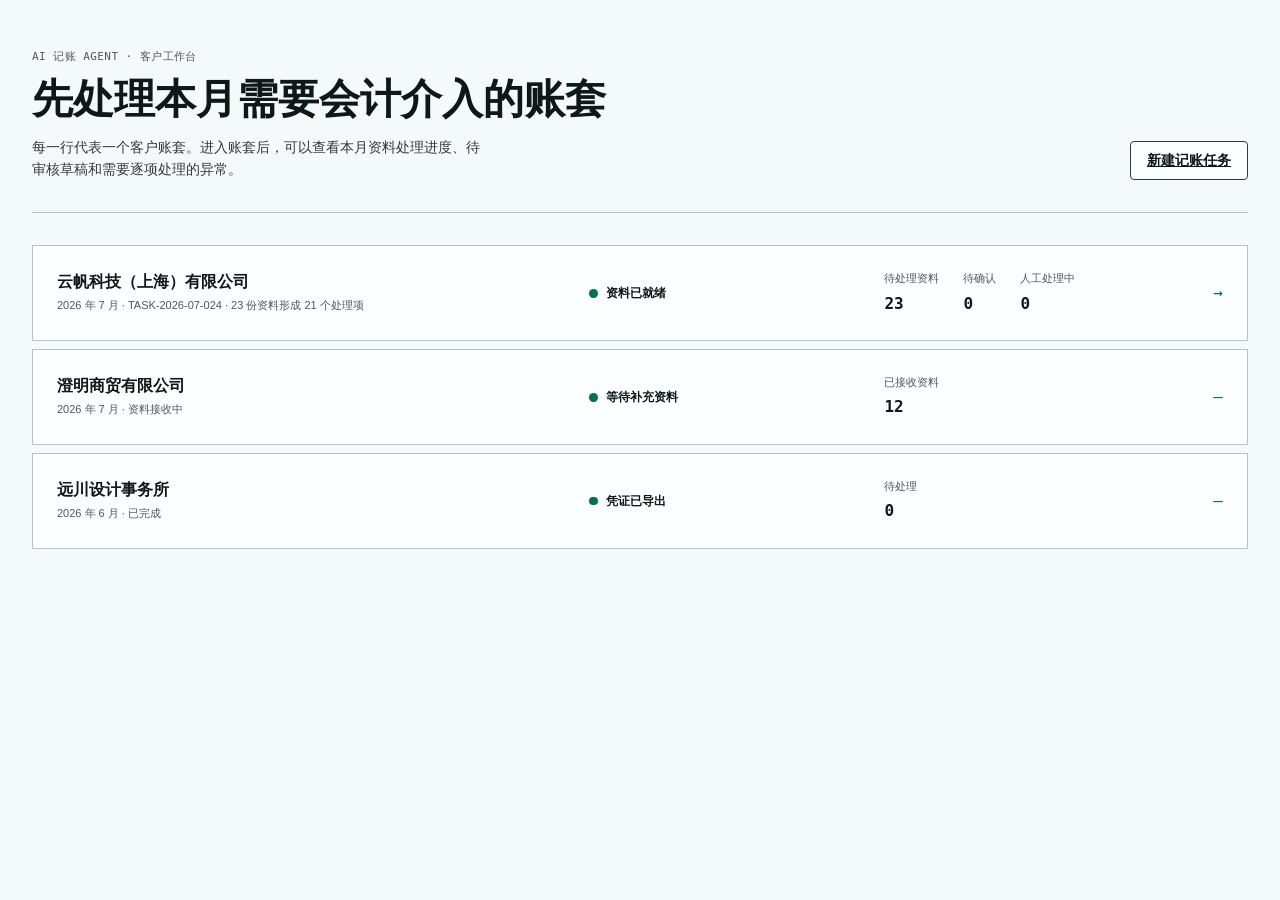
==== prototype/index.html @ d3ea1268 "fix: clarify follow-up review actions" ====
<!doctype html>
<!-- 页面：客户工作台、任务详情、审核导出与三类人工处理详情；场景：从账套入口走通正常及异常闭环。 -->
<html lang="zh-CN">
<head>
  <meta charset="utf-8">
  <meta name="viewport" content="width=device-width, initial-scale=1, viewport-fit=cover">
  <title>金额冲突决策画布 · AI 记账 Agent</title>
  <link rel="stylesheet" href="../tokens.css">
  <style>
    *, *::before, *::after { box-sizing: border-box; }

    html,
    body {
      min-width: 20rem;
      margin: 0;
      overflow-x: clip;
      background: var(--color-paper);
      color: var(--color-ink);
    }

    body {
      min-height: 100dvh;
      font-family: var(--font-body);
      font-size: var(--text-md);
      line-height: 1.55;
      text-rendering: optimizeLegibility;
    }

    button { font: inherit; }

    button,
    [role="button"] {
      min-height: 2.75rem;
      white-space: nowrap;
    }

    button:focus-visible,
    a:focus-visible,
    input:focus-visible,
    select:focus-visible,
    textarea:focus-visible,
    [tabindex]:focus-visible {
      outline: 2px solid var(--color-focus);
      outline-offset: 2px;
    }

    input:focus-visible,
    select:focus-visible,
    textarea:focus-visible {
      outline-offset: 1px;
    }

    button:disabled {
      cursor: not-allowed;
      opacity: 0.55;
    }

    input:disabled,
    select:disabled,
    textarea:disabled {
      cursor: not-allowed;
      opacity: 0.55;
    }

    .app-shell {
      min-height: 100dvh;
      padding-block-end: 6.5rem;
    }

    .topbar {
      position: sticky;
      inset-block-start: 0;
      z-index: 300;
      display: grid;
      gap: var(--space-sm);
      padding: var(--space-xs) var(--space-sm);
      border-block-end: 1px solid var(--color-rule);
      background: var(--color-paper-raised);
      box-shadow: var(--shadow-low);
    }

    .brand-context,
    .task-context,
    .context-fact,
    .process-guide,
    .agent-node,
    .queue-item-head,
    .evidence-source,
    .confidence-row,
    .decision-meta,
    .audit-row,
    .decision-bar-inner,
    .action-group,
    .status-line {
      display: flex;
      align-items: center;
    }

    .brand-context {
      align-items: flex-start;
      flex-direction: column;
      gap: var(--space-3xs);
      min-width: 0;
    }

    .product-context { min-width: 0; }

    .product-label {
      display: block;
      margin-block-end: var(--space-3xs);
      color: var(--color-muted);
      font-size: var(--text-xs);
      line-height: 1.2;
    }

    .product-mark {
      font-family: var(--font-display);
      font-size: var(--text-md);
      font-weight: 700;
      letter-spacing: 0;
      line-height: 1.35;
    }

    .product-mark::after {
      content: "";
      display: inline-block;
      width: 0.4rem;
      height: 0.4rem;
      margin-inline-start: var(--space-2xs);
      border-radius: 50%;
      background: var(--color-accent);
      vertical-align: 0.08rem;
    }

    .task-code,
    .mono,
    .confidence,
    .amount,
    .audit-time {
      font-family: var(--font-mono);
      font-variant-numeric: tabular-nums;
    }

    .task-code {
      overflow: hidden;
      color: var(--color-muted);
      font-size: var(--text-xs);
      text-overflow: ellipsis;
      white-space: nowrap;
    }

    .task-context {
      flex-wrap: wrap;
      gap: var(--space-2xs) var(--space-md);
    }

    .context-fact {
      gap: var(--space-2xs);
      min-width: 0;
    }

    .context-label {
      color: var(--color-muted);
      font-size: var(--text-xs);
    }

    .context-value {
      overflow: hidden;
      font-size: var(--text-sm);
      font-weight: 600;
      text-overflow: ellipsis;
      white-space: nowrap;
    }

    .process-section {
      border-block-end: 1px solid var(--color-rule);
      background: var(--color-paper-sunken);
    }

    .process-guide {
      align-items: flex-start;
      flex-direction: column;
      justify-content: space-between;
      gap: var(--space-sm);
      padding: var(--space-sm);
    }

    .process-guide-copy { min-width: 0; }

    .process-title {
      margin: 0;
      font-family: var(--font-display);
      font-size: var(--text-md);
      line-height: 1.3;
    }

    .process-explanation {
      max-width: 70ch;
      margin: var(--space-3xs) 0 0;
      color: var(--color-muted);
      font-size: var(--text-xs);
    }

    .process-current {
      flex: 0 0 auto;
      padding: var(--space-3xs) var(--space-2xs);
      border: 1px solid var(--color-warning);
      border-radius: var(--radius-xs);
      color: var(--color-danger);
      font-size: var(--text-xs);
      font-weight: 700;
      white-space: nowrap;
    }

    .batch-rail {
      display: grid;
      grid-template-columns: repeat(2, minmax(0, 1fr));
      border-block-start: 1px solid var(--color-rule-soft);
    }

    .agent-node {
      position: relative;
      min-width: 0;
      gap: var(--space-xs);
      padding: var(--space-xs) var(--space-sm);
      border-inline-end: 1px solid var(--color-rule-soft);
    }

    .agent-node:last-child { border-inline-end: 0; }

    .agent-index {
      display: grid;
      place-items: center;
      flex: 0 0 auto;
      width: 1.5rem;
      height: 1.5rem;
      border: 1px solid var(--color-muted);
      border-radius: 50%;
      background: var(--color-paper-raised);
      color: var(--color-ink-soft);
      font-family: var(--font-mono);
      font-size: var(--text-xs);
      line-height: 1;
    }

    .agent-node.is-complete .agent-index {
      border-color: var(--color-accent);
      background: var(--color-accent);
      color: var(--color-accent-ink);
    }

    .agent-node.is-partial .agent-index {
      border: 2px solid var(--color-warning);
      background: var(--color-warning-soft);
      color: var(--color-danger);
    }

    .agent-node.is-active .agent-index {
      border: 2px solid var(--color-warning);
      background: var(--color-paper-raised);
      color: var(--color-danger);
    }

    .agent-copy { min-width: 0; }

    .agent-name {
      font-size: var(--text-sm);
      font-weight: 700;
      line-height: 1.3;
    }

    .agent-role {
      overflow: hidden;
      margin-block-start: var(--space-3xs);
      color: var(--color-muted);
      font-family: var(--font-mono);
      font-size: var(--text-xs);
      line-height: 1.2;
      text-overflow: ellipsis;
      white-space: nowrap;
    }

    .agent-state {
      overflow: hidden;
      margin-block-start: var(--space-3xs);
      color: var(--color-ink-soft);
      font-size: var(--text-xs);
      line-height: 1.3;
      text-overflow: ellipsis;
    }

    .workbench {
      display: grid;
      grid-template-columns: minmax(0, 1fr);
      min-height: calc(100dvh - 10rem);
    }

    .decision-queue {
      min-width: 0;
      border-block-end: 1px solid var(--color-rule);
      background: var(--color-paper-raised);
    }

    .queue-heading {
      margin: 0;
      padding: var(--space-md) var(--space-sm) var(--space-xs);
      font-family: var(--font-display);
      font-size: var(--text-sm);
      line-height: 1.2;
    }

    .queue-summary {
      margin: 0;
      padding: 0 var(--space-sm) var(--space-sm);
      color: var(--color-muted);
      font-size: var(--text-xs);
    }

    .queue-list {
      display: grid;
      grid-auto-flow: column;
      grid-auto-columns: minmax(15rem, 80vw);
      gap: var(--space-2xs);
      margin: 0;
      padding: 0 var(--space-sm) var(--space-md);
      overflow-x: auto;
      list-style: none;
      scrollbar-width: thin;
    }

    .queue-item {
      min-width: 0;
      border: 1px solid var(--color-rule-soft);
      border-radius: var(--radius-sm);
      background: var(--color-paper);
      overflow: hidden;
      transition: border-color 160ms ease, background 160ms ease;
    }

    .queue-item.is-current {
      border-color: var(--color-warning);
      background: var(--color-warning-soft);
    }

    .queue-item-link {
      display: block;
      min-height: 100%;
      padding: var(--space-sm);
      color: inherit;
      text-decoration: none;
      outline: none;
    }

    .queue-item-link:focus-visible { box-shadow: inset 0 0 0 2px var(--color-ink); }

    .queue-item-head {
      justify-content: space-between;
      gap: var(--space-sm);
    }

    .risk-label {
      color: var(--color-danger);
      font-size: var(--text-xs);
      font-weight: 700;
    }

    .risk-label.is-batch { color: var(--color-accent-hover); }

    .queue-title {
      margin: var(--space-xs) 0 var(--space-2xs);
      font-size: var(--text-md);
      line-height: 1.4;
    }

    .queue-detail {
      margin: 0;
      color: var(--color-muted);
      font-size: var(--text-xs);
    }

    .decision-canvas {
      min-width: 0;
      padding: var(--space-lg) var(--space-sm) var(--space-2xl);
    }

    .exception-workbench-canvas { background: var(--color-paper-sunken); }

    .canvas-header {
      display: flex;
      flex-direction: column;
      gap: var(--space-xs);
      max-width: 62rem;
      margin-inline: auto;
    }

    .case-status {
      align-self: flex-start;
      padding: var(--space-3xs) var(--space-2xs);
      border: 1px solid var(--color-warning);
      border-radius: var(--radius-xs);
      color: var(--color-danger);
      font-size: var(--text-xs);
      font-weight: 700;
    }

    h1 {
      min-width: 0;
      margin: 0;
      font-family: var(--font-display);
      font-size: clamp(1.625rem, 1.4rem + 1vw, 2.5rem);
      font-weight: 650;
      letter-spacing: 0;
      line-height: 1.12;
      overflow-wrap: anywhere;
    }

    .case-lede {
      max-width: 65ch;
      margin: 0;
      color: var(--color-ink-soft);
      font-size: var(--text-md);
    }

    .evidence-stage {
      position: relative;
      display: grid;
      gap: var(--space-sm);
      max-width: 62rem;
      margin: var(--space-lg) auto 0;
    }

    .evidence-card {
      position: relative;
      min-width: 0;
      padding: var(--space-md);
      border: 1px solid var(--color-rule);
      border-radius: var(--radius-sm);
      background: var(--color-paper-raised);
      box-shadow: var(--shadow-low);
    }

    .evidence-card::after {
      content: "";
      position: absolute;
      inset-inline-start: 50%;
      inset-block-end: calc(var(--space-sm) * -1 - 1px);
      width: 1px;
      height: var(--space-sm);
      background: var(--color-rule);
    }

    .evidence-source {
      justify-content: space-between;
      gap: var(--space-sm);
      color: var(--color-muted);
      font-size: var(--text-xs);
    }

    .source-type {
      color: var(--color-ink-soft);
      font-weight: 700;
    }

    .amount {
      display: block;
      margin-block: var(--space-xs) var(--space-2xs);
      font-family: var(--font-mono);
      font-size: clamp(1.65rem, 1.4rem + 1vw, 2.25rem);
      font-weight: 600;
      letter-spacing: 0;
      line-height: 1.1;
    }

    .evidence-field {
      margin: 0;
      color: var(--color-muted);
      font-size: var(--text-xs);
    }

    .confidence-row {
      justify-content: space-between;
      gap: var(--space-sm);
      margin-block-start: var(--space-md);
      padding-block-start: var(--space-xs);
      border-block-start: 1px solid var(--color-rule-soft);
      font-size: var(--text-xs);
    }

    .confidence { color: var(--color-ink-soft); }

    .reasoning {
      position: relative;
      max-width: 48rem;
      margin: 0 auto;
      padding: var(--space-sm) var(--space-md);
      border: 1px solid var(--color-rule);
      border-radius: var(--radius-sm);
      background: var(--color-paper-sunken);
    }

    .reasoning::after {
      content: "";
      position: absolute;
      inset-inline-start: 50%;
      inset-block-end: calc(var(--space-sm) * -1 - 1px);
      width: 1px;
      height: var(--space-sm);
      background: var(--color-rule);
    }

    .reasoning-title {
      margin: 0 0 var(--space-2xs);
      font-size: var(--text-sm);
    }

    .reasoning-copy {
      margin: 0;
      color: var(--color-ink-soft);
      font-size: var(--text-sm);
    }

    .decision-panel {
      max-width: 48rem;
      margin: 0 auto;
      padding: var(--space-md);
      border: 1px solid var(--color-ink-soft);
      border-radius: var(--radius-sm);
      background: var(--color-paper-raised);
    }

    .decision-panel h2 {
      margin: 0;
      font-family: var(--font-display);
      font-size: var(--text-lg);
      line-height: 1.25;
    }

    .decision-help {
      margin: var(--space-2xs) 0 var(--space-sm);
      color: var(--color-muted);
      font-size: var(--text-xs);
    }

    .decision-options {
      display: grid;
      gap: var(--space-2xs);
    }

    .decision-option {
      position: relative;
      display: grid;
      grid-template-columns: auto minmax(0, 1fr) auto;
      align-items: center;
      gap: var(--space-xs);
      min-height: 3.5rem;
      padding: var(--space-xs) var(--space-sm);
      border: 1px solid var(--color-rule);
      border-radius: var(--radius-sm);
      background: var(--color-paper);
      cursor: pointer;
      transition: background-color var(--dur-short) var(--ease-out), border-color var(--dur-short) var(--ease-out);
    }

    .decision-option input {
      width: 1rem;
      height: 1rem;
      margin: 0;
      accent-color: var(--color-accent);
    }

    .decision-option:has(input:checked) {
      border-color: var(--color-accent);
      background: var(--color-success-soft);
    }

    .option-source {
      min-width: 0;
      font-size: var(--text-sm);
      font-weight: 600;
    }

    .option-amount {
      font-family: var(--font-mono);
      font-size: var(--text-sm);
      font-weight: 700;
      white-space: nowrap;
    }

    .decision-meta {
      justify-content: space-between;
      gap: var(--space-sm);
      margin-block-start: var(--space-sm);
      padding-block-start: var(--space-sm);
      border-block-start: 1px solid var(--color-rule-soft);
      color: var(--color-muted);
      font-size: var(--text-xs);
    }

    .audit-trail {
      max-width: 62rem;
      margin: var(--space-lg) auto 0;
      padding-block-start: var(--space-md);
      border-block-start: 1px solid var(--color-rule);
    }

    .audit-heading {
      margin: 0 0 var(--space-sm);
      font-family: var(--font-display);
      font-size: var(--text-sm);
    }

    .audit-list {
      display: grid;
      gap: var(--space-xs);
      margin: 0;
      padding: 0;
      list-style: none;
    }

    .audit-row {
      align-items: flex-start;
      gap: var(--space-xs);
      font-size: var(--text-xs);
    }

    .audit-time {
      flex: 0 0 4.25rem;
      color: var(--color-muted);
    }

    .audit-mark {
      flex: 0 0 auto;
      width: 0.5rem;
      height: 0.5rem;
      margin-block-start: 0.35rem;
      border: 1px solid var(--color-muted);
      border-radius: 50%;
      background: var(--color-paper-raised);
    }

    .audit-row.is-new .audit-mark {
      border-color: var(--color-accent);
      background: var(--color-accent);
    }

    .audit-copy { color: var(--color-ink-soft); }
    .audit-copy strong { color: var(--color-ink); }

    .decision-bar {
      position: fixed;
      inset-inline: 0;
      inset-block-end: 0;
      z-index: 250;
      padding: var(--space-xs) max(var(--space-sm), env(safe-area-inset-right)) max(var(--space-xs), env(safe-area-inset-bottom)) max(var(--space-sm), env(safe-area-inset-left));
      border-block-start: 1px solid var(--color-rule);
      background: var(--color-paper-raised);
      box-shadow: var(--shadow-float);
    }

    .decision-bar-inner {
      max-width: 76rem;
      margin-inline: auto;
      justify-content: space-between;
      gap: var(--space-sm);
    }

    .status-line {
      min-width: 0;
      gap: var(--space-xs);
    }

    .status-indicator {
      flex: 0 0 auto;
      width: 0.55rem;
      height: 0.55rem;
      border-radius: 50%;
      background: var(--color-warning);
    }

    .status-copy { min-width: 0; }

    .status-title {
      overflow: hidden;
      font-size: var(--text-sm);
      font-weight: 700;
      line-height: 1.3;
      text-overflow: ellipsis;
      white-space: nowrap;
    }

    .status-detail {
      display: none;
      color: var(--color-muted);
      font-size: var(--text-xs);
    }

    .action-group { gap: var(--space-2xs); }

    .button {
      display: inline-flex;
      align-items: center;
      justify-content: center;
      min-width: 7rem;
      padding: var(--space-2xs) var(--space-sm);
      border: 1px solid var(--color-ink-soft);
      border-radius: var(--radius-sm);
      background: var(--color-paper-raised);
      color: var(--color-ink);
      cursor: pointer;
      font-weight: 700;
      transition: background-color var(--dur-short) var(--ease-out), color var(--dur-short) var(--ease-out), transform var(--dur-instant) var(--ease-out);
    }

    .button:active { transform: translateY(1px); }

    .button-primary {
      border-color: var(--color-accent);
      background: var(--color-accent);
      color: var(--color-accent-ink);
    }

    .button[hidden] { display: none; }

    .page-view[hidden] { display: none; }

    .home-shell,
    .task-shell {
      min-height: 100dvh;
      padding: var(--space-lg) var(--space-sm) var(--space-2xl);
    }

    .home-inner,
    .task-inner {
      max-width: 76rem;
      margin-inline: auto;
    }

    .section-kicker {
      margin: 0 0 var(--space-xs);
      color: var(--color-muted);
      font-family: var(--font-mono);
      font-size: var(--text-xs);
      letter-spacing: 0.04em;
      text-transform: uppercase;
    }

    .page-heading {
      max-width: 44rem;
      margin: 0;
      font-family: var(--font-display);
      font-size: clamp(1.75rem, 1.35rem + 1.5vw, 3rem);
      line-height: 1.08;
      text-wrap: pretty;
    }

    .page-intro {
      max-width: 58ch;
      margin: var(--space-sm) 0 0;
      color: var(--color-ink-soft);
      font-size: var(--text-md);
      text-wrap: pretty;
    }

    .home-header,
    .task-header {
      display: flex;
      align-items: flex-end;
      justify-content: space-between;
      gap: var(--space-lg);
      padding-block-end: var(--space-lg);
      border-block-end: 1px solid var(--color-rule);
    }

    .home-header-actions,
    .task-header-actions { display: flex; gap: var(--space-2xs); flex-wrap: wrap; }

    .client-list {
      display: grid;
      gap: var(--space-2xs);
      margin-block-start: var(--space-lg);
    }

    .client-row {
      display: grid;
      grid-template-columns: minmax(0, 1.5fr) minmax(10rem, 0.8fr) minmax(11rem, 0.9fr) auto;
      align-items: center;
      gap: var(--space-md);
      padding: var(--space-md);
      border: 1px solid var(--color-rule);
      background: var(--color-paper-raised);
      color: inherit;
      text-decoration: none;
      transition: border-color var(--dur-short) var(--ease-out), background-color var(--dur-short) var(--ease-out), transform var(--dur-instant) var(--ease-out);
    }

    .client-row:hover { border-color: var(--color-accent); background: var(--color-paper); transform: translateY(-1px); }
    .client-row:focus-visible { outline: 2px solid var(--color-focus); outline-offset: 3px; }

    .client-name { margin: 0; font-size: var(--text-lg); line-height: 1.3; }
    .client-meta { margin: var(--space-3xs) 0 0; color: var(--color-muted); font-size: var(--text-xs); }

    .client-state { display: flex; align-items: center; gap: var(--space-2xs); font-size: var(--text-sm); font-weight: 700; }
    .state-dot { width: 0.55rem; height: 0.55rem; border-radius: 50%; background: var(--color-accent); }
    .state-dot.is-warning { background: var(--color-warning); }

    .client-counts { display: flex; gap: var(--space-md); }
    .count-block { display: grid; gap: var(--space-3xs); }
    .count-label { color: var(--color-muted); font-size: var(--text-xs); }
    .count-value { font-family: var(--font-mono); font-size: var(--text-lg); font-weight: 700; }
    .row-arrow { color: var(--color-accent); font-family: var(--font-mono); font-size: var(--text-lg); }

    .task-shell { background: var(--color-paper-sunken); }
    .task-header { align-items: flex-start; }
    .task-title { margin: 0; font-family: var(--font-display); font-size: clamp(1.5rem, 1.2rem + 1vw, 2.25rem); line-height: 1.12; }
    .task-meta { display: flex; gap: var(--space-sm); flex-wrap: wrap; margin-block-start: var(--space-xs); color: var(--color-muted); font-size: var(--text-xs); }
    .task-grid { display: grid; grid-template-columns: minmax(0, 1.4fr) minmax(16rem, 0.8fr); gap: var(--space-md); margin-block-start: var(--space-lg); }
    .task-card { min-width: 0; padding: var(--space-md); border: 1px solid var(--color-rule); background: var(--color-paper-raised); }
    .task-card-wide { grid-column: 1 / -1; }
    .task-card h2 { margin: 0 0 var(--space-sm); font-family: var(--font-display); font-size: var(--text-lg); }
    .task-card-heading { display: flex; align-items: center; justify-content: space-between; gap: var(--space-sm); flex-wrap: wrap; margin-block-end: var(--space-sm); }
    .task-card-heading h2 { margin: 0; }
    .task-card p { margin: 0; color: var(--color-ink-soft); font-size: var(--text-sm); }
    .task-progress { display: grid; gap: var(--space-xs); }
    .progress-line { display: flex; align-items: center; justify-content: space-between; gap: var(--space-sm); font-size: var(--text-sm); }
    .progress-track { height: 0.45rem; background: var(--color-rule-soft); }
    .progress-fill { width: 100%; height: 100%; background: var(--color-accent); }
    .task-stats { display: grid; grid-template-columns: repeat(3, minmax(0, 1fr)); gap: var(--space-2xs); margin-block-start: var(--space-md); }
    .task-stat { padding: var(--space-sm); border-block-start: 2px solid var(--color-rule); background: var(--color-paper); }
    .task-stat.is-warning { border-color: var(--color-warning); }
    .task-stat.is-danger { border-color: var(--color-danger); }
    .task-stat-label { color: var(--color-muted); font-size: var(--text-xs); }
    .task-stat-value { display: block; margin-block-start: var(--space-3xs); font-family: var(--font-mono); font-size: var(--text-xl); font-weight: 700; }
    .task-steps { display: grid; gap: var(--space-2xs); }
    .task-step { display: grid; grid-template-columns: 1.6rem minmax(0, 1fr) auto; align-items: center; gap: var(--space-xs); padding-block: var(--space-xs); border-block-end: 1px solid var(--color-rule-soft); }
    .task-step:last-child { border-block-end: 0; }
    .step-number { display: grid; place-items: center; width: 1.5rem; height: 1.5rem; border: 1px solid var(--color-muted); border-radius: 50%; font-family: var(--font-mono); font-size: var(--text-xs); }
    .task-step.is-done .step-number { border-color: var(--color-accent); background: var(--color-accent); color: var(--color-accent-ink); }
    .task-step.is-partial .step-number { border: 2px solid var(--color-warning); background: var(--color-warning-soft); color: var(--color-danger); }
    .task-step.is-active .step-number { border: 2px solid var(--color-warning); color: var(--color-danger); }
    .task-step-title { font-size: var(--text-sm); font-weight: 700; }
    .task-step-note { margin-block-start: var(--space-3xs); color: var(--color-muted); font-size: var(--text-xs); }
    .step-status { color: var(--color-muted); font-size: var(--text-xs); white-space: nowrap; }
    .exception-list { display: grid; gap: var(--space-2xs); margin: 0; padding: 0; list-style: none; }
    .exception-link { display: grid; grid-template-columns: auto minmax(0, 1fr) auto; align-items: center; gap: var(--space-xs); padding: var(--space-sm); border: 1px solid var(--color-rule); color: inherit; text-decoration: none; }
    a.exception-link:hover { border-color: var(--color-warning); background: var(--color-warning-soft); }
    .exception-link.is-primary { border-color: var(--color-accent); background: var(--color-success-soft); }
    a.exception-link.is-primary:hover { border-color: var(--color-accent-hover); background: var(--color-paper); }
    .exception-link.is-resolved { border-color: var(--color-accent); background: var(--color-success-soft); }
    .exception-link.is-resolved .exception-label { color: var(--color-accent-hover); }
    .exception-label { color: var(--color-danger); font-size: var(--text-xs); font-weight: 700; }
    .exception-label.is-batch { color: var(--color-accent-hover); }
    .exception-copy strong { display: block; font-size: var(--text-sm); }
    .exception-copy span { display: block; margin-block-start: var(--space-3xs); color: var(--color-muted); font-size: var(--text-xs); }
    .todo-state { color: var(--color-muted); font-size: var(--text-xs); font-weight: 700; white-space: nowrap; }
    a.exception-link .todo-state { color: var(--color-accent-hover); }
    .task-footer-note { margin-block-start: var(--space-lg); color: var(--color-muted); font-size: var(--text-xs); }

    .exception-detail-shell {
      min-height: 100dvh;
      padding: var(--space-lg) var(--space-sm) var(--space-2xl);
      background: var(--color-paper-sunken);
    }

    .exception-detail-inner { max-width: 72rem; margin-inline: auto; }
    .exception-detail-header { display: flex; align-items: flex-start; justify-content: space-between; gap: var(--space-lg); padding-block-end: var(--space-lg); border-block-end: 1px solid var(--color-rule); }
    .exception-detail-title { margin: 0; font-family: var(--font-display); font-size: clamp(1.6rem, 1.25rem + 1.2vw, 2.5rem); line-height: 1.1; text-wrap: pretty; }
    .exception-detail-meta { display: flex; gap: var(--space-sm); flex-wrap: wrap; margin-block-start: var(--space-xs); color: var(--color-muted); font-size: var(--text-xs); }
    .exception-detail-grid { display: grid; grid-template-columns: minmax(0, 1.2fr) minmax(18rem, 0.8fr); gap: var(--space-md); margin-block-start: var(--space-lg); }
    .exception-detail-card { min-width: 0; padding: var(--space-md); border: 1px solid var(--color-rule); background: var(--color-paper-raised); }
    .exception-detail-card h2 { margin: 0 0 var(--space-sm); font-family: var(--font-display); font-size: var(--text-lg); }
    .exception-detail-card p { margin: 0; color: var(--color-ink-soft); font-size: var(--text-sm); }
    .exception-reason { margin-block-end: var(--space-md); padding: var(--space-sm); border: 1px solid var(--color-warning); background: var(--color-warning-soft); }
    .exception-reason strong { display: block; font-size: var(--text-sm); }
    .exception-reason p { margin-block-start: var(--space-3xs); font-size: var(--text-xs); }
    .fact-list { display: grid; gap: 0; margin: 0; }
    .fact-row { display: grid; grid-template-columns: minmax(8rem, 0.6fr) minmax(0, 1.4fr) auto; gap: var(--space-sm); align-items: start; padding-block: var(--space-sm); border-block-end: 1px solid var(--color-rule-soft); }
    .fact-row:last-child { border-block-end: 0; }
    .fact-row dt { color: var(--color-muted); font-size: var(--text-xs); }
    .fact-row dd { margin: 0; font-size: var(--text-sm); font-weight: 700; }
    .fact-confidence { color: var(--color-ink-soft); font-family: var(--font-mono); font-size: var(--text-xs); white-space: nowrap; }
    .exception-action { display: grid; gap: var(--space-sm); }
    .subject-options { display: grid; gap: var(--space-2xs); }
    .subject-option { display: grid; grid-template-columns: auto minmax(0, 1fr) auto; align-items: center; gap: var(--space-xs); padding: var(--space-sm); border: 1px solid var(--color-rule); background: var(--color-paper); cursor: pointer; }
    .subject-option:has(input:checked) { border-color: var(--color-accent); background: var(--color-success-soft); }
    .subject-option input { width: 1rem; height: 1rem; margin: 0; accent-color: var(--color-accent); }
    .subject-copy strong { display: block; font-size: var(--text-sm); }
    .subject-copy span { display: block; margin-block-start: var(--space-3xs); color: var(--color-muted); font-size: var(--text-xs); }
    .subject-confidence { font-family: var(--font-mono); font-size: var(--text-xs); font-weight: 700; }
    .exception-action label.field-label { display: grid; gap: var(--space-3xs); color: var(--color-muted); font-size: var(--text-xs); }
    .exception-action textarea { width: 100%; min-height: 5rem; padding: var(--space-2xs); border: 1px solid var(--color-rule); border-radius: var(--radius-xs); background: var(--color-paper); color: var(--color-ink); font: inherit; font-size: var(--text-sm); resize: vertical; }
    .exception-impact { padding: var(--space-sm); border-block-start: 1px solid var(--color-rule); border-block-end: 1px solid var(--color-rule); color: var(--color-muted); font-size: var(--text-xs); }
    .exception-action-status { min-height: 2.5rem; margin: 0; color: var(--color-muted); font-size: var(--text-xs); }
    .exception-action-status.is-success { color: var(--color-accent-hover); font-weight: 700; }
    .risk-checks { display: grid; gap: var(--space-2xs); }
    .risk-check { display: flex; align-items: flex-start; gap: var(--space-2xs); color: var(--color-ink-soft); font-size: var(--text-xs); }
    .risk-check input { flex: 0 0 auto; margin-block-start: 0.15rem; accent-color: var(--color-accent); }
    .exception-record { margin-block-start: var(--space-md); padding: var(--space-sm); border: 1px solid var(--color-rule); background: var(--color-paper); color: var(--color-ink-soft); font-size: var(--text-xs); }
    .exception-record[hidden] { display: none; }

    .review-shell,
    .complete-shell {
      min-height: 100dvh;
      padding: var(--space-lg) var(--space-sm) var(--space-2xl);
      background: var(--color-paper-sunken);
    }

    .review-inner,
    .complete-inner {
      max-width: 76rem;
      margin-inline: auto;
    }

    .review-header,
    .complete-header {
      display: flex;
      align-items: flex-start;
      justify-content: space-between;
      gap: var(--space-lg);
      padding-block-end: var(--space-lg);
      border-block-end: 1px solid var(--color-rule);
    }

    .review-title,
    .complete-title {
      margin: 0;
      font-family: var(--font-display);
      font-size: clamp(1.6rem, 1.25rem + 1.2vw, 2.5rem);
      line-height: 1.1;
      text-wrap: pretty;
    }

    .review-meta,
    .complete-meta {
      display: flex;
      gap: var(--space-sm);
      flex-wrap: wrap;
      margin-block-start: var(--space-xs);
      color: var(--color-muted);
      font-size: var(--text-xs);
    }

    .review-actions,
    .complete-actions { display: flex; gap: var(--space-2xs); flex-wrap: wrap; }

    .review-summary {
      display: grid;
      grid-template-columns: minmax(0, 1.5fr) repeat(3, minmax(7rem, 0.55fr));
      gap: var(--space-2xs);
      margin-block-start: var(--space-lg);
    }

    .review-summary-card {
      padding: var(--space-sm);
      border: 1px solid var(--color-rule);
      background: var(--color-paper-raised);
    }

    .review-summary-card.is-primary { border-color: var(--color-accent); }
    .review-summary-label { color: var(--color-muted); font-size: var(--text-xs); }
    .review-summary-value { display: block; margin-block-start: var(--space-3xs); font-family: var(--font-mono); font-size: var(--text-xl); font-weight: 700; }
    .review-summary-copy { margin: var(--space-3xs) 0 0; color: var(--color-ink-soft); font-size: var(--text-xs); }

    .review-layout {
      display: grid;
      grid-template-columns: minmax(0, 1.35fr) minmax(18rem, 0.65fr);
      gap: var(--space-md);
      margin-block-start: var(--space-md);
    }

    .review-layout.is-export-only { grid-template-columns: minmax(0, 1fr); }
    .review-summary-card[hidden],
    .review-card[hidden],
    .review-check[hidden] { display: none; }

    .review-card {
      min-width: 0;
      padding: var(--space-md);
      border: 1px solid var(--color-rule);
      background: var(--color-paper-raised);
    }

    .review-card h2 { margin: 0 0 var(--space-sm); font-family: var(--font-display); font-size: var(--text-lg); }
    .review-help { margin: 0 0 var(--space-sm); color: var(--color-muted); font-size: var(--text-xs); }

    .draft-list { display: grid; gap: var(--space-2xs); margin: 0; padding: 0; list-style: none; }
    .draft-row { display: grid; grid-template-columns: auto minmax(0, 1fr) auto; gap: var(--space-xs); align-items: start; padding: var(--space-sm); border: 1px solid var(--color-rule-soft); background: var(--color-paper); }
    .draft-row.is-expanded { border-color: var(--color-accent); background: var(--color-success-soft); }
    .draft-row input { width: 1rem; height: 1rem; margin-block-start: 0.2rem; accent-color: var(--color-accent); }
    .draft-name { font-size: var(--text-sm); font-weight: 700; }
    .draft-detail { margin-block-start: var(--space-3xs); color: var(--color-muted); font-size: var(--text-xs); }
    .draft-amount { font-family: var(--font-mono); font-size: var(--text-sm); font-weight: 700; white-space: nowrap; }
    .draft-evidence { grid-column: 2 / -1; display: grid; grid-template-columns: repeat(3, minmax(0, 1fr)); gap: var(--space-2xs); margin-block-start: var(--space-2xs); padding-block-start: var(--space-2xs); border-block-start: 1px solid var(--color-rule); }
    .draft-evidence span { display: block; color: var(--color-muted); font-size: var(--text-xs); }
    .draft-evidence strong { display: block; margin-block-start: var(--space-3xs); font-size: var(--text-xs); }
    .draft-controls { grid-column: 2 / -1; display: flex; gap: var(--space-2xs); flex-wrap: wrap; margin-block-start: var(--space-2xs); }
    .draft-controls .button { min-height: 2.25rem; min-width: auto; padding: var(--space-3xs) var(--space-xs); font-size: var(--text-xs); }
    .draft-edit-panel { grid-column: 2 / -1; display: grid; gap: var(--space-2xs); margin-block-start: var(--space-2xs); padding: var(--space-sm); border-block-start: 1px solid var(--color-rule); background: var(--color-paper-raised); }
    .draft-edit-panel[hidden] { display: none; }
    .draft-edit-panel label { display: grid; gap: var(--space-3xs); color: var(--color-muted); font-size: var(--text-xs); }
    .draft-edit-panel select,
    .draft-edit-panel input,
    .draft-edit-panel textarea { width: 100%; min-height: 2.5rem; padding: var(--space-2xs); border: 1px solid var(--color-rule); border-radius: var(--radius-xs); background: var(--color-paper); color: var(--color-ink); font: inherit; font-size: var(--text-sm); }
    .draft-edit-panel textarea { min-height: 4.5rem; resize: vertical; }
    .draft-edit-actions { display: flex; gap: var(--space-2xs); flex-wrap: wrap; }
    .draft-edit-actions .button { min-height: 2.35rem; min-width: auto; font-size: var(--text-xs); }
    .draft-row.is-modified { border-color: var(--color-warning); background: var(--color-warning-soft); }
    .draft-row.is-rejected { border-color: var(--color-danger); background: var(--color-danger-soft); }
    .draft-change-record { grid-column: 2 / -1; padding: var(--space-xs); border: 1px solid var(--color-rule); background: var(--color-paper-raised); color: var(--color-ink-soft); font-size: var(--text-xs); }
    .draft-change-record[hidden] { display: none; }
    .draft-change-record strong { color: var(--color-ink); }

    .review-decision { display: grid; gap: var(--space-sm); }
    .decision-callout { padding: var(--space-sm); border-inline-start: 3px solid var(--color-accent); background: var(--color-success-soft); }
    .decision-callout.is-warning { border-color: var(--color-warning); background: var(--color-warning-soft); }
    .decision-callout strong { display: block; font-size: var(--text-sm); }
    .decision-callout p { margin: var(--space-3xs) 0 0; color: var(--color-ink-soft); font-size: var(--text-xs); }
    .review-checks { display: grid; gap: var(--space-2xs); }
    .review-check { display: flex; align-items: flex-start; gap: var(--space-2xs); color: var(--color-ink-soft); font-size: var(--text-xs); }
    .review-check input { flex: 0 0 auto; margin-block-start: 0.15rem; accent-color: var(--color-accent); }
    .review-submit { width: 100%; }
    .review-status { min-height: 2.5rem; margin: 0; color: var(--color-muted); font-size: var(--text-xs); }
    .review-status.is-success { color: var(--color-accent-hover); font-weight: 700; }

    .complete-result {
      display: grid;
      grid-template-columns: minmax(0, 1.2fr) minmax(18rem, 0.8fr);
      gap: var(--space-md);
      margin-block-start: var(--space-lg);
    }

    .complete-card { min-width: 0; padding: var(--space-lg); border: 1px solid var(--color-rule); background: var(--color-paper-raised); }
    .complete-card h2 { margin: 0 0 var(--space-sm); font-family: var(--font-display); font-size: var(--text-lg); }
    .complete-card p { margin: 0; color: var(--color-ink-soft); font-size: var(--text-sm); }
    .complete-mark { display: grid; place-items: center; width: 2.25rem; height: 2.25rem; margin-block-end: var(--space-sm); border-radius: 50%; background: var(--color-accent); color: var(--color-accent-ink); font-family: var(--font-mono); font-weight: 700; }
    .complete-stats { display: grid; grid-template-columns: repeat(2, minmax(0, 1fr)); gap: var(--space-2xs); margin-block-start: var(--space-md); }
    .complete-stat { padding: var(--space-sm); border-block-start: 2px solid var(--color-rule); background: var(--color-paper); }
    .complete-stat.is-warning { border-color: var(--color-warning); }
    .complete-stat-label { color: var(--color-muted); font-size: var(--text-xs); }
    .complete-stat-value { display: block; margin-block-start: var(--space-3xs); font-family: var(--font-mono); font-size: var(--text-xl); font-weight: 700; }
    .complete-card .decision-callout { margin-block-start: var(--space-md); }
    .complete-timeline { display: grid; gap: var(--space-xs); margin: 0; padding: 0; list-style: none; }
    .complete-timeline li { display: grid; grid-template-columns: 4.5rem minmax(0, 1fr); gap: var(--space-xs); padding-block-end: var(--space-xs); border-block-end: 1px solid var(--color-rule-soft); font-size: var(--text-xs); }
    .complete-timeline li:last-child { border-block-end: 0; }
    .complete-timeline time { color: var(--color-muted); font-family: var(--font-mono); }
    .complete-note { margin-block-start: var(--space-lg); color: var(--color-muted); font-size: var(--text-xs); }

    .create-shell {
      min-height: 100dvh;
      padding: var(--space-lg) var(--space-sm) var(--space-2xl);
      background: var(--color-paper-sunken);
    }

    .create-inner { max-width: 64rem; margin-inline: auto; }
    .create-header { padding-block-end: var(--space-lg); border-block-end: 1px solid var(--color-rule); }
    .create-title { margin: 0; font-family: var(--font-display); font-size: clamp(1.75rem, 1.35rem + 1.4vw, 2.75rem); line-height: 1.08; text-wrap: pretty; }
    .create-intro { max-width: 58ch; margin: var(--space-sm) 0 0; color: var(--color-ink-soft); font-size: var(--text-md); }
    .create-grid { display: grid; grid-template-columns: minmax(0, 1fr) minmax(16rem, 0.65fr); gap: var(--space-md); margin-block-start: var(--space-lg); }
    .create-card { min-width: 0; padding: var(--space-md); border: 1px solid var(--color-rule); background: var(--color-paper-raised); }
    .create-card h2 { margin: 0 0 var(--space-sm); font-family: var(--font-display); font-size: var(--text-lg); }
    .create-fields { display: grid; gap: var(--space-sm); }
    .create-field { display: grid; gap: var(--space-3xs); }
    .create-field label { color: var(--color-muted); font-size: var(--text-xs); }
    .create-field input { width: 100%; min-height: 2.75rem; padding: var(--space-2xs) var(--space-xs); border: 1px solid var(--color-rule); border-radius: var(--radius-xs); background: var(--color-paper); color: var(--color-ink); font: inherit; font-size: var(--text-sm); }
    .create-field input:focus-visible { outline: 2px solid var(--color-focus); outline-offset: 1px; }
    .file-list { display: grid; gap: var(--space-2xs); margin: 0; padding: 0; list-style: none; }
    .file-group { display: flex; align-items: center; justify-content: space-between; gap: var(--space-sm); padding: var(--space-sm); border: 1px solid var(--color-rule-soft); background: var(--color-paper); }
    .file-group strong { font-size: var(--text-sm); }
    .file-group span { color: var(--color-muted); font-family: var(--font-mono); font-size: var(--text-xs); }
    .create-note { margin: var(--space-sm) 0 0; color: var(--color-muted); font-size: var(--text-xs); }
    .create-actions { display: flex; gap: var(--space-2xs); flex-wrap: wrap; margin-block-start: var(--space-lg); }

    .processing-shell { min-height: 100dvh; padding: var(--space-xl) var(--space-sm) var(--space-2xl); background: var(--color-paper-sunken); }
    .processing-inner { max-width: 72rem; margin-inline: auto; }
    .processing-header { padding-block-end: var(--space-lg); border-block-end: 1px solid var(--color-rule); }
    .processing-title { margin: 0; font-family: var(--font-display); font-size: clamp(1.75rem, 1.35rem + 1.4vw, 2.75rem); line-height: 1.08; text-wrap: pretty; }
    .processing-intro { max-width: 62ch; margin: var(--space-sm) 0 0; color: var(--color-ink-soft); font-size: var(--text-md); }
    .processing-status { display: flex; align-items: center; justify-content: space-between; gap: var(--space-sm); margin-block-start: var(--space-lg); font-size: var(--text-sm); }
    .processing-status strong { font-family: var(--font-mono); }
    .processing-track { height: 0.45rem; margin-block-start: var(--space-xs); background: var(--color-rule-soft); }
    .processing-fill { width: 8%; height: 100%; background: var(--color-accent); transition: width var(--dur-long) var(--ease-out); }
    .run-list { display: grid; gap: var(--space-2xs); margin: var(--space-lg) 0 0; padding: 0; list-style: none; }
    .run-step { display: grid; grid-template-columns: 2rem minmax(0, 1fr) auto; align-items: start; gap: var(--space-sm); padding: var(--space-md); border: 1px solid var(--color-rule); background: var(--color-paper-raised); }
    .run-index { display: grid; place-items: center; width: 1.75rem; height: 1.75rem; border: 1px solid var(--color-muted); border-radius: 50%; font-family: var(--font-mono); font-size: var(--text-xs); }
    .run-step.is-active { border-color: var(--color-warning); }
    .run-step.is-active .run-index { border: 2px solid var(--color-warning); background: var(--color-warning-soft); color: var(--color-danger); }
    .run-step.is-done .run-index { border-color: var(--color-accent); background: var(--color-accent); color: var(--color-accent-ink); }
    .run-name { font-size: var(--text-sm); font-weight: 700; }
    .run-detail { margin-block-start: var(--space-3xs); color: var(--color-muted); font-size: var(--text-xs); line-height: 1.6; }
    .run-state { color: var(--color-muted); font-size: var(--text-xs); white-space: nowrap; }
    .run-step.is-active .run-state { color: var(--color-danger); font-weight: 700; }
    .run-step.is-done .run-state { color: var(--color-accent-hover); font-weight: 700; }
    .processing-result { display: flex; align-items: center; justify-content: space-between; gap: var(--space-md); margin-block-start: var(--space-md); padding: var(--space-md); border: 1px solid var(--color-accent); background: var(--color-success-soft); }
    .processing-result[hidden] { display: none; }
    .processing-result strong { display: block; font-size: var(--text-sm); }
    .processing-result p { margin: var(--space-3xs) 0 0; color: var(--color-ink-soft); font-size: var(--text-xs); }

    .excluded-followup { margin-block-start: var(--space-md); }
    .excluded-followup[hidden] { display: none; }
    .excluded-followup-header { display: flex; align-items: flex-start; justify-content: space-between; gap: var(--space-sm); }
    .excluded-followup-meta { color: var(--color-danger); font-size: var(--text-xs); font-weight: 700; }
    .excluded-followup-grid { display: grid; grid-template-columns: minmax(0, 1.2fr) minmax(16rem, 0.8fr); gap: var(--space-md); margin-block-start: var(--space-md); }
    .excluded-evidence { display: grid; gap: var(--space-2xs); }
    .excluded-evidence div { display: grid; grid-template-columns: 7rem minmax(0, 1fr); gap: var(--space-sm); padding-block: var(--space-xs); border-block-end: 1px solid var(--color-rule-soft); font-size: var(--text-xs); }
    .excluded-evidence div:last-child { border-block-end: 0; }
    .excluded-evidence span { color: var(--color-muted); }
    .excluded-action { display: grid; align-content: start; gap: var(--space-sm); padding: var(--space-sm); border: 1px solid var(--color-rule); background: var(--color-paper); }
    .excluded-action h3 { margin: 0; font-family: var(--font-display); font-size: var(--text-md); }
    .excluded-record { color: var(--color-muted); font-size: var(--text-xs); line-height: 1.6; }

    @media (min-width: 40rem) {
      .home-shell,
      .task-shell { padding: var(--space-xl) var(--space-md) var(--space-2xl); }
    }

    @media (max-width: 48rem) {
      .home-header,
      .task-header { align-items: flex-start; flex-direction: column; }
      .client-row { grid-template-columns: minmax(0, 1fr) auto; }
      .client-counts { grid-column: 1 / -1; }
      .row-arrow { grid-column: 2; grid-row: 1; }
      .task-grid { grid-template-columns: 1fr; }
      .review-header,
      .complete-header { flex-direction: column; }
      .review-summary,
      .review-layout,
      .complete-result,
      .create-grid,
      .excluded-followup-grid,
      .exception-detail-grid { grid-template-columns: 1fr; }
      .exception-detail-header { flex-direction: column; }
      .processing-result { align-items: flex-start; flex-direction: column; }
      .run-step { grid-template-columns: 2rem minmax(0, 1fr); }
      .run-state { grid-column: 2; }
    }

    @media (max-width: 30rem) {
      .task-stats { grid-template-columns: 1fr; }
      .client-counts { gap: var(--space-sm); }
      .draft-evidence { grid-template-columns: 1fr; }
      .complete-stats { grid-template-columns: 1fr; }
      .fact-row { grid-template-columns: 1fr; gap: var(--space-3xs); }
    }

    .spinner {
      display: none;
      width: 0.8rem;
      height: 0.8rem;
      margin-inline-end: var(--space-2xs);
      border: 2px solid var(--color-rule);
      border-block-start-color: var(--color-accent-ink);
      border-radius: 50%;
      vertical-align: -0.1rem;
      animation: spin 800ms linear infinite;
    }

    .button.is-loading .spinner { display: inline-block; }

    @keyframes spin { to { transform: rotate(360deg); } }

    @media (hover: hover) and (pointer: fine) {
      .decision-option:hover { background: var(--color-paper-sunken); }
      .queue-item:not(.is-current):hover { border-color: var(--color-ink-soft); background: var(--color-paper-sunken); }
      .button:hover { background: var(--color-ink); color: var(--color-paper); }
      .button-primary:hover { background: var(--color-accent-hover); color: var(--color-accent-ink); }
    }

    @media (min-width: 40rem) {
      .topbar {
        grid-template-columns: minmax(12rem, 0.8fr) minmax(0, 2fr);
        align-items: center;
        padding-inline: var(--space-md);
      }

      .task-context { justify-content: flex-end; }

      .process-guide {
        align-items: center;
        flex-direction: row;
        padding-inline: var(--space-md);
      }

      .batch-rail { grid-template-columns: repeat(4, minmax(0, 1fr)); }

      .evidence-stage {
        grid-template-columns: repeat(2, minmax(0, 1fr));
      }

      .reasoning,
      .decision-panel { grid-column: 1 / -1; }

      .status-detail { display: block; }
    }

    @media (min-width: 60rem) {
      .app-shell { padding-block-end: 5.5rem; }

      .topbar { padding-inline: var(--space-lg); }

      .process-guide { padding-inline: var(--space-lg); }

      .batch-rail { padding-inline: var(--space-lg); }

      .workbench {
        grid-template-columns: 17rem minmax(0, 1fr);
        min-height: calc(100dvh - 7.75rem);
      }

      .decision-queue {
        border-inline-end: 1px solid var(--color-rule);
        border-block-end: 0;
      }

      .queue-heading { padding: var(--space-lg) var(--space-md) var(--space-xs); }
      .queue-summary { padding-inline: var(--space-md); }

      .queue-list {
        grid-auto-flow: row;
        grid-auto-columns: auto;
        padding: 0 var(--space-md) var(--space-lg);
        overflow-x: visible;
      }

      .decision-canvas { padding: var(--space-xl) var(--space-lg) var(--space-2xl); }
    }

    @media (min-width: 90rem) {
      .decision-canvas { padding-inline: var(--space-2xl); }
    }

    @media (prefers-reduced-motion: reduce) {
      *, *::before, *::after {
        scroll-behavior: auto !important;
        animation-duration: 0.01ms !important;
        animation-iteration-count: 1 !important;
        transition-duration: 0.01ms !important;
      }
    }
  </style>
</head>
<body>
  <section class="page-view home-shell" id="workbenchView" aria-labelledby="workbenchTitle">
    <div class="home-inner">
      <header class="home-header">
        <div>
          <p class="section-kicker">AI 记账 Agent · 客户工作台</p>
          <h1 class="page-heading" id="workbenchTitle">先处理本月需要会计介入的账套</h1>
          <p class="page-intro">每一行代表一个客户账套。进入账套后，可以查看本月资料处理进度、待审核草稿和需要逐项处理的异常。</p>
        </div>
        <div class="home-header-actions">
          <a class="button" href="#new-task">新建记账任务</a>
        </div>
      </header>

      <div class="client-list" aria-label="客户账套列表">
        <a class="client-row" href="#task/TASK-2026-07-024">
          <div>
            <h2 class="client-name">云帆科技（上海）有限公司</h2>
            <p class="client-meta">2026 年 7 月 · TASK-2026-07-024 · 23 份资料形成 21 个处理项</p>
          </div>
          <div class="client-state" id="workbenchTaskState"><span class="state-dot is-warning" id="workbenchStateDot" aria-hidden="true"></span><span id="workbenchTaskStateCopy">等待会计处理</span></div>
          <div class="client-counts" aria-label="任务处理数量">
            <span class="count-block"><span class="count-label" id="workbenchBatchLabel">待批量审核</span><span class="count-value" id="workbenchBatchCount">18</span></span>
            <span class="count-block"><span class="count-label">待确认</span><span class="count-value" id="workbenchConfirmCount">0</span></span>
            <span class="count-block"><span class="count-label">人工处理中</span><span class="count-value" id="workbenchManualCount">3</span></span>
          </div>
          <span class="row-arrow" aria-hidden="true">→</span>
        </a>

        <div class="client-row" aria-label="澄明商贸账套">
          <div>
            <h2 class="client-name">澄明商贸有限公司</h2>
            <p class="client-meta">2026 年 7 月 · 资料接收中</p>
          </div>
          <div class="client-state"><span class="state-dot" aria-hidden="true"></span>等待补充资料</div>
          <div class="client-counts">
            <span class="count-block"><span class="count-label">已接收资料</span><span class="count-value">12</span></span>
          </div>
          <span class="row-arrow" aria-hidden="true">—</span>
        </div>

        <div class="client-row" aria-label="远川设计账套">
          <div>
            <h2 class="client-name">远川设计事务所</h2>
            <p class="client-meta">2026 年 6 月 · 已完成</p>
          </div>
          <div class="client-state"><span class="state-dot" aria-hidden="true"></span>凭证已导出</div>
          <div class="client-counts">
            <span class="count-block"><span class="count-label">待处理</span><span class="count-value">0</span></span>
          </div>
          <span class="row-arrow" aria-hidden="true">—</span>
        </div>
      </div>
    </div>
  </section>

  <section class="page-view create-shell" id="createView" aria-labelledby="createTitle" hidden>
    <div class="create-inner">
      <header class="create-header">
        <p class="section-kicker">新建记账任务</p>
        <h1 class="create-title" id="createTitle">选择账套和会计期间，确认本次要处理的资料</h1>
        <p class="create-intro">任务开始后，AI 会依次识别资料、匹配银行流水并生成凭证草稿。金额冲突、低置信度和高金额项目会交给会计处理。</p>
      </header>

      <div class="create-grid">
        <section class="create-card" aria-labelledby="taskInfoTitle">
          <h2 id="taskInfoTitle">任务信息</h2>
          <div class="create-fields">
            <div class="create-field"><label for="clientAccount">客户账套</label><input id="clientAccount" value="云帆科技（上海）有限公司" readonly></div>
            <div class="create-field"><label for="accountingPeriod">会计期间</label><input id="accountingPeriod" value="2026 年 7 月" readonly></div>
            <div class="create-field"><label for="taskOwner">负责会计</label><input id="taskOwner" value="陈妍" readonly></div>
          </div>
        </section>

        <section class="create-card" aria-labelledby="filesTitle">
          <h2 id="filesTitle">已准备 23 项资料</h2>
          <ul class="file-list">
            <li class="file-group"><strong>发票</strong><span>12 份</span></li>
            <li class="file-group"><strong>银行流水</strong><span>8 笔</span></li>
            <li class="file-group"><strong>费用单据</strong><span>3 张</span></li>
          </ul>
          <p class="create-note">演示资料均为虚构数据。开始后可以在任务详情中查看每一步进度和处理结果。</p>
        </section>
      </div>

      <div class="create-actions">
        <a class="button" href="#workbench">取消并返回</a>
        <a class="button button-primary" href="#processing/TASK-2026-07-024">创建任务并开始处理</a>
      </div>
    </div>
  </section>

  <section class="page-view processing-shell" id="processingView" aria-labelledby="processingTitle" hidden>
    <div class="processing-inner">
      <header class="processing-header">
        <p class="section-kicker">TASK-2026-07-024 · Agent 执行过程</p>
        <h1 class="processing-title" id="processingTitle">AI 正在整理资料并生成凭证草稿</h1>
        <p class="processing-intro">Orchestrator 已按“识别资料 → 匹配流水 → 生成草稿”拆解任务。每一步都会保留输入、调用工具、输出结果和异常去向。</p>
        <div class="processing-status" aria-live="polite"><span id="processingStatusCopy">正在读取 23 份资料</span><strong id="processingProgressValue">8%</strong></div>
        <div class="processing-track" role="progressbar" aria-label="Agent 任务执行进度" aria-valuemin="0" aria-valuemax="100" aria-valuenow="8" id="processingTrack"><div class="processing-fill" id="processingFill"></div></div>
      </header>

      <ol class="run-list" aria-label="Agent 执行步骤">
        <li class="run-step is-active" data-run-step="document">
          <span class="run-index">1</span>
          <div><div class="run-name">识别并整理资料 · DocumentAgent</div><div class="run-detail">输入：12 份发票、8 笔银行流水、3 张费用单据 · 工具：OCR 与字段提取 · 输出：结构化字段、来源位置和独立置信度</div></div>
          <span class="run-state">正在执行</span>
        </li>
        <li class="run-step" data-run-step="matching">
          <span class="run-index">2</span>
          <div><div class="run-name">匹配银行流水 · MatchingAgent</div><div class="run-detail">输入：结构化资料 · 工具：当前账套交易检索与匹配规则 · 输出：匹配结果、候选交易和冲突原因</div></div>
          <span class="run-state">等待上一步</span>
        </li>
        <li class="run-step" data-run-step="voucher">
          <span class="run-index">3</span>
          <div><div class="run-name">推荐科目并生成草稿 · VoucherAgent</div><div class="run-detail">输入：已匹配交易与业务摘要 · 工具：账套科目表和历史映射 · 输出：凭证草稿、科目置信度和推荐依据</div></div>
          <span class="run-state">等待上一步</span>
        </li>
      </ol>

      <div class="processing-result" id="processingResult" hidden>
        <div><strong>本批处理完成，已形成 4 组人工工作</strong><p>18 份无异常草稿可批量审核；金额冲突、低置信度和高金额各 1 项进入逐项处理。</p></div>
        <a class="button button-primary" href="#task/TASK-2026-07-024">查看任务处理结果</a>
      </div>
    </div>
  </section>

  <section class="page-view task-shell" id="taskView" aria-labelledby="taskTitle" hidden>
    <div class="task-inner">
      <header class="task-header">
        <div>
          <p class="section-kicker">云帆科技（上海）有限公司 · 2026 年 7 月</p>
          <h1 class="task-title" id="taskTitle">18 份草稿待批量审核，3 项异常待处理</h1>
          <div class="task-meta">
            <span class="mono">TASK-2026-07-024</span>
            <span>23 份资料 · 21 个记账处理项</span>
            <span id="taskUpdated">最后更新 10:23</span>
          </div>
        </div>
        <div class="task-header-actions">
          <a class="button" href="#workbench">返回客户工作台</a>
          <a class="button" href="#new-task">补充或新增资料</a>
        </div>
      </header>

      <div class="task-grid">
        <section class="task-card task-card-wide" aria-labelledby="stepsTitle">
          <div class="task-card-heading">
            <h2 id="stepsTitle">任务全局进度</h2>
            <a class="button button-primary" href="#processing/TASK-2026-07-024" id="taskStartButton">开始 Agent 执行</a>
          </div>
          <div class="task-steps">
            <div class="task-step is-done" id="taskDocumentStep"><span class="step-number">1</span><div><div class="task-step-title">识别并整理资料</div><div class="task-step-note" id="taskDocumentNote">DocumentAgent · 整批已完成 · 23 份资料</div></div><span class="step-status" id="taskDocumentStatus">已完成</span></div>
            <div class="task-step is-done" id="taskMatchingStep"><span class="step-number">2</span><div><div class="task-step-title">匹配银行流水</div><div class="task-step-note" id="taskMatchingNote">MatchingAgent · 整批已完成 · 1 项金额冲突已分流</div></div><span class="step-status" id="taskMatchingStatus">已完成</span></div>
            <div class="task-step is-partial" id="taskVoucherStep"><span class="step-number">3</span><div><div class="task-step-title">生成凭证草稿</div><div class="task-step-note" id="taskVoucherNote">VoucherAgent · 已生成 19 / 21 份 · 2 项待确认后生成</div></div><span class="step-status" id="taskVoucherStatus">部分完成</span></div>
            <div class="task-step is-active" id="taskReviewStep"><span class="step-number">4</span><div><div class="task-step-title">人工审核并导出</div><div class="task-step-note" id="taskReviewNote">审核人员 / 会计 · 进行中 · 18 份批量审核，3 项逐项处理</div></div><span class="step-status" id="taskReviewStatus">人工审核进行中</span></div>
          </div>
        </section>

        <section class="task-card" id="taskProgressCard" aria-labelledby="progressCardTitle">
          <h2 id="progressCardTitle">处理结果概览</h2>
          <div class="task-progress">
            <div class="progress-line"><span id="taskProgressCopy">21 个处理项已完成分流：18 项进入批量审核，3 项进入逐项处理</span><strong class="mono" id="taskProgressValue">21 / 21 项</strong></div>
            <div class="progress-track" id="taskProgressTrack" aria-label="处理项分流进度 100%"><div class="progress-fill" id="taskProgressFill"></div></div>
          </div>
          <div class="task-stats">
            <div class="task-stat"><span class="task-stat-label" id="taskBatchLabel">待批量审核</span><strong class="task-stat-value" id="taskBatchCount">18</strong></div>
            <div class="task-stat is-warning"><span class="task-stat-label">需要确认</span><strong class="task-stat-value" id="taskConfirmCount">0</strong></div>
            <div class="task-stat is-danger"><span class="task-stat-label">必须人工处理</span><strong class="task-stat-value" id="taskManualCount">3</strong></div>
          </div>
        </section>

        <section class="task-card" id="taskTodoCard" aria-labelledby="todoTitle">
          <h2 id="todoTitle">待办事项</h2>
          <ul class="exception-list">
            <li><a class="exception-link is-primary" href="#review/TASK-2026-07-024" id="taskBatchLink"><span class="exception-label is-batch" id="taskBatchTodoLabel">批量审核</span><span class="exception-copy"><strong id="taskBatchTodoTitle">18 份凭证草稿</strong><span id="taskBatchTodoCopy">均无异常，识别、匹配和科目推荐置信度均不低于 85%</span></span><span class="todo-state" id="taskBatchTodoState">去审核 →</span></a></li>
            <li id="taskBatchExceptionItem" hidden><a class="exception-link" href="#review/TASK-2026-07-024"><span class="exception-label" id="taskBatchExceptionLabel">待审核</span><span class="exception-copy"><strong>云服务年费 · 草稿 V-0712</strong><span id="taskBatchExceptionCopy"></span></span><span class="todo-state">查看记录 →</span></a></li>
            <li><a class="exception-link" href="#conflict/ITEM-009" id="taskConflictLink"><span class="exception-label" id="taskConflictLabel">金额冲突</span><span class="exception-copy"><strong>上海恒际云服务有限公司</strong><span id="taskConflictCopy">发票与流水相差 ¥200.00，需确认正确金额</span></span><span class="todo-state" id="taskConflictState">去处理 →</span></a></li>
            <li><a class="exception-link" href="#low-confidence/ITEM-014" id="taskLowConfidenceLink"><span class="exception-label" id="taskLowConfidenceLabel">低置信度</span><span class="exception-copy"><strong>差旅费报销单</strong><span id="taskLowConfidenceCopy">科目推荐置信度 57%，需人工选择</span></span><span class="todo-state" id="taskLowConfidenceState">去处理 →</span></a></li>
            <li><a class="exception-link" href="#high-amount/ITEM-021" id="taskHighAmountLink"><span class="exception-label" id="taskHighAmountLabel">高金额</span><span class="exception-copy"><strong>设备采购发票</strong><span id="taskHighAmountCopy">单笔 ¥68,420.00，按规则必须人工审核</span></span><span class="todo-state" id="taskHighAmountState">去处理 →</span></a></li>
          </ul>
        </section>
      </div>
      <p class="task-footer-note">人工修改会记录修改前后值、理由和操作者。受影响的后续结果将停止使用，并从最早受影响的步骤重新处理。</p>
    </div>
  </section>

  <section class="decision-canvas exception-workbench-canvas" id="conflictReviewView" aria-labelledby="conflictReviewTitle" hidden>
    <div class="exception-detail-inner">
      <header class="exception-detail-header">
        <div>
          <p class="section-kicker">第 2 / 4 组 · 金额冲突已处理</p>
          <h1 class="exception-detail-title" id="conflictReviewTitle">审核重新生成的云服务年费凭证草稿</h1>
          <div class="exception-detail-meta">
            <span class="mono">TASK-2026-07-024</span>
            <span class="mono">ITEM-009 · 草稿 V-0712-R1</span>
            <span>人工确认金额：¥68,420.00</span>
          </div>
        </div>
      </header>

      <div class="exception-detail-grid">
        <section class="exception-detail-card" aria-labelledby="conflictReviewEvidenceTitle">
          <div class="exception-reason">
            <strong>为什么还需要审核</strong>
            <p>会计已确认采用发票金额，系统据此重新匹配流水并生成新草稿。人工确认解决了冲突，但新结果仍需审核人员批准后才能导出。</p>
          </div>
          <h2 id="conflictReviewEvidenceTitle">重跑结果和新草稿</h2>
          <dl class="fact-list">
            <div class="fact-row"><dt>人工确认</dt><dd>采用发票金额 ¥68,420.00</dd><span class="fact-confidence">会计 · 陈妍</span></div>
            <div class="fact-row"><dt>重新匹配</dt><dd>招商银行流水 DOC-BANK-0721</dd><span class="fact-confidence">匹配 96%</span></div>
            <div class="fact-row"><dt>新凭证草稿</dt><dd>借：管理费用—软件服务费　贷：银行存款</dd><span class="fact-confidence">推荐 94%</span></div>
            <div class="fact-row"><dt>生成依据</dt><dd>采用人工确认金额；交易对手一致，日期相差 3 天，摘要包含“云服务年费”</dd><span class="fact-confidence">VoucherAgent</span></div>
            <div class="fact-row"><dt>版本影响</dt><dd>旧匹配结果和旧草稿停止使用，继续保留在操作记录中</dd><span class="fact-confidence">V-0712 → V-0712-R1</span></div>
          </dl>
        </section>

        <form class="exception-detail-card exception-action" id="conflictReviewForm" aria-labelledby="conflictReviewActionTitle">
          <h2 id="conflictReviewActionTitle">批准新草稿前确认</h2>
          <div class="risk-checks">
            <label class="risk-check"><input type="checkbox" id="conflictMatchCheck"><span>我已核对人工确认金额和新的流水匹配结果。</span></label>
            <label class="risk-check"><input type="checkbox" id="conflictVoucherCheck"><span>我已核对新草稿的金额、摘要和会计科目。</span></label>
          </div>
          <div class="exception-impact">批准后，这份草稿进入“已批准待导出”，任务详情中的金额冲突待办同步结束。正式入账仍由会计在外部记账系统完成。</div>
          <p class="exception-action-status" id="conflictReviewStatus" aria-live="polite">完成两项核对后才能批准。</p>
          <button class="button button-primary" type="submit" id="conflictReviewButton" disabled>批准这份新草稿</button>
          <div class="exception-record" id="conflictReviewRecord" hidden></div>
        </form>
      </div>

    </div>
  </section>

  <section class="decision-canvas exception-workbench-canvas" id="reviewView" aria-labelledby="reviewTitle" hidden>
    <div class="review-inner">
      <header class="review-header">
        <div>
          <p class="section-kicker">第 1 / 4 组 · 批量审核</p>
          <h1 class="review-title" id="reviewTitle">批量审核 18 份凭证草稿</h1>
          <div class="review-meta">
            <span class="mono">TASK-2026-07-024</span>
            <span>识别、匹配和科目推荐置信度均 ≥85%</span>
            <span id="reviewExcludedMeta">金额冲突、低置信度和高金额共 3 项，不在本次批量审核范围内</span>
          </div>
        </div>
      </header>

      <section class="review-summary" aria-label="本次批量审核范围">
        <div class="review-summary-card is-primary">
          <span class="review-summary-label">本次操作范围</span>
          <strong class="review-summary-value" id="reviewScopeValue">18 份草稿</strong>
          <p class="review-summary-copy" id="reviewScopeCopy">只包含无异常、高置信度草稿。审核人员批准后，才能生成导出文件。</p>
        </div>
        <div class="review-summary-card"><span class="review-summary-label">最低识别置信度</span><strong class="review-summary-value">92%</strong></div>
        <div class="review-summary-card"><span class="review-summary-label">最低匹配置信度</span><strong class="review-summary-value">90%</strong></div>
        <div class="review-summary-card"><span class="review-summary-label">最低科目置信度</span><strong class="review-summary-value">88%</strong></div>
      </section>

      <div class="review-layout" id="reviewLayout">
        <section class="review-card" id="reviewDraftsCard" aria-labelledby="draftsTitle">
          <h2 id="draftsTitle">查看草稿和 AI 判断依据</h2>
          <p class="review-help" id="reviewHelp">第一份草稿已展开，显示原始资料、流水匹配和科目推荐；其余 17 份显示摘要和最低置信度。</p>
          <ul class="draft-list">
            <li class="draft-row is-expanded">
              <input type="checkbox" checked aria-label="选择云服务年费凭证草稿">
              <div>
                <div class="draft-name">云服务年费 · 凭证草稿 V-0712</div>
                <div class="draft-detail">借：管理费用—办公费　贷：银行存款</div>
              </div>
              <strong class="draft-amount">¥12,800.00</strong>
              <div class="draft-evidence">
                <div><span>原始资料</span><strong>电子发票 INV-0712</strong></div>
                <div><span>匹配结果</span><strong>银行流水 BANK-0714 · 95%</strong></div>
                <div><span>科目推荐</span><strong>参考本账套历史同类凭证 · 92%</strong></div>
              </div>
              <div class="draft-controls">
                <button class="button" type="button" data-draft-action="modify">修改科目</button>
                <button class="button" type="button" data-draft-action="reject">驳回草稿</button>
              </div>
              <div class="draft-edit-panel" id="modifyPanel" hidden>
                <label>人工选择科目
                  <select id="subjectSelect">
                    <option value="管理费用—办公费">管理费用—办公费</option>
                    <option value="管理费用—软件服务费">管理费用—软件服务费</option>
                    <option value="销售费用—办公费">销售费用—办公费</option>
                  </select>
                </label>
                <label>修改理由
                  <textarea id="modifyReason" placeholder="例如：根据账套科目映射，该服务应归入软件服务费。"></textarea>
                </label>
                <div class="draft-edit-actions">
                  <button class="button button-primary" type="button" id="saveModifyButton">保存人工修改</button>
                  <button class="button" type="button" data-draft-action="cancel">取消</button>
                </div>
              </div>
              <div class="draft-edit-panel" id="rejectPanel" hidden>
                <label>驳回去向
                  <select id="rejectAction">
                    <option value="退回重做">退回重做</option>
                    <option value="终止该项">终止该项</option>
                  </select>
                </label>
                <label>驳回理由
                  <textarea id="rejectReason" placeholder="请说明为什么不能批准这份草稿。"></textarea>
                </label>
                <div class="draft-edit-actions">
                  <button class="button button-primary" type="button" id="saveRejectButton">确认驳回</button>
                  <button class="button" type="button" data-draft-action="cancel">取消</button>
                </div>
              </div>
              <div class="draft-change-record" id="draftChangeRecord" aria-live="polite" hidden></div>
            </li>
            <li class="draft-row">
              <input type="checkbox" checked aria-label="选择办公用品凭证草稿">
              <div><div class="draft-name">办公用品采购 · 凭证草稿 V-0715</div><div class="draft-detail">资料、流水与摘要一致 · 最低置信度 94%</div></div>
              <strong class="draft-amount">¥2,360.00</strong>
            </li>
            <li class="draft-row">
              <input type="checkbox" checked aria-label="选择差旅住宿凭证草稿">
              <div><div class="draft-name">差旅住宿费 · 凭证草稿 V-0717</div><div class="draft-detail">日期相差 1 天，摘要包含“住宿” · 最低置信度 90%</div></div>
              <strong class="draft-amount">¥1,680.00</strong>
            </li>
            <li class="draft-row">
              <input type="checkbox" checked aria-label="选择其余十五份凭证草稿">
              <div><div class="draft-name">其余 15 份无异常草稿</div><div class="draft-detail">均未出现金额冲突、重复、匹配失败或高金额情况</div></div>
              <strong class="draft-amount">15 份</strong>
            </li>
          </ul>
        </section>

        <form class="review-card review-decision" id="reviewForm" aria-labelledby="reviewDecisionTitle">
          <h2 id="reviewDecisionTitle">批准前请确认</h2>
          <div class="decision-callout is-warning">
            <strong id="reviewExceptionTitle">异常项不会包含在本次批准中</strong>
            <p id="reviewExceptionCopy">金额冲突、低置信度和高金额共 3 项，仍留在人工处理列表中，不能通过批量操作跳过。</p>
          </div>
          <label class="review-check"><input type="checkbox" id="scopeCheck"><span id="scopeCheckCopy">我已确认本次范围为 18 份无异常凭证草稿。</span></label>
          <label class="review-check"><input type="checkbox" id="ledgerCheck"><span>我理解批准只生成可导出凭证，不会写入正式账簿。</span></label>
          <p class="review-status" id="reviewStatus" aria-live="polite">批准后，18 份草稿进入可导出状态，并记录操作者、时间和草稿范围。</p>
          <button class="button button-primary review-submit" type="submit" id="approveButton" disabled>批准 18 份草稿</button>
          <a class="button review-submit" href="#complete/TASK-2026-07-024" id="exportButton" hidden>导出已批准凭证</a>
        </form>
      </div>

      <section class="review-card excluded-followup" id="excludedFollowup" aria-labelledby="excludedFollowupTitle" hidden>
        <div class="excluded-followup-header">
          <div><p class="excluded-followup-meta" id="excludedFollowupMeta">已移出批量范围 · 单独处理</p><h2 id="excludedFollowupTitle">处理云服务年费草稿 V-0712</h2></div>
          <span class="mono" id="excludedFollowupState">待重新审核</span>
        </div>
        <p class="review-help" id="excludedFollowupSummary">人工修改或驳回后，这份草稿不会跟随其余草稿批量批准，必须完成重跑与单独复审。</p>
        <div class="excluded-followup-grid">
          <div class="excluded-evidence">
            <div><span>原始资料</span><strong>电子发票 INV-0712 · ¥12,800.00</strong></div>
            <div><span>原结果</span><strong>管理费用—办公费 · 推荐 92%</strong></div>
            <div><span>当前版本</span><strong id="excludedDraftVersion">等待人工处理结果</strong></div>
            <div><span>版本影响</span><strong>旧草稿 V-0712 停止使用，操作记录继续保留</strong></div>
          </div>
          <div class="excluded-action">
            <h3 id="excludedActionTitle">下一步</h3>
            <p class="review-help" id="excludedActionCopy">完成后才能批准并导出这份草稿。</p>
            <button class="button button-primary" type="button" id="excludedRerunButton" hidden>重新生成草稿</button>
            <form id="excludedReviewForm" hidden>
              <div class="review-checks">
                <label class="review-check"><input type="checkbox" id="excludedChangeCheck"><span>我已核对人工修改或重做原因。</span></label>
                <label class="review-check"><input type="checkbox" id="excludedDraftCheck"><span>我已核对新草稿的来源、金额和科目。</span></label>
              </div>
              <button class="button button-primary review-submit" type="submit" id="excludedApproveButton" disabled>批准这份新草稿</button>
            </form>
            <div class="excluded-record" id="excludedRecord" aria-live="polite"></div>
          </div>
        </div>
      </section>
    </div>
  </section>

  <section class="page-view complete-shell" id="completeView" aria-labelledby="completeTitle" hidden>
    <div class="complete-inner">
      <header class="complete-header">
        <div>
          <p class="section-kicker">云帆科技（上海）有限公司 · 本次导出结果</p>
          <h1 class="complete-title" id="completeTitle">18 份无异常凭证已导出，任务仍在进行</h1>
          <div class="complete-meta">
            <span class="mono">TASK-2026-07-024</span>
            <span class="mono">EXPORT-20260726-01</span>
            <span>导出人：会计 · 陈妍</span>
          </div>
        </div>
        <div class="complete-actions">
          <a class="button" href="#task/TASK-2026-07-024" id="completeTaskAction">查看剩余待处理项</a>
          <a class="button button-primary" href="#workbench">返回客户工作台</a>
        </div>
      </header>

      <div class="complete-result">
        <section class="complete-card" aria-labelledby="resultSummaryTitle">
          <div class="complete-mark" aria-hidden="true">✓</div>
          <h2 id="resultSummaryTitle">本次已批准凭证导出完成</h2>
          <p id="completeResultCopy">这 18 份凭证已经人工批准并生成导出记录。这里完成的是“无异常凭证的批量处理”，不是整项记账任务。AI 没有写入正式账簿。</p>
          <div class="complete-stats">
            <div class="complete-stat"><span class="complete-stat-label">已批准并导出</span><strong class="complete-stat-value" id="completeExportedCount">18</strong></div>
            <div class="complete-stat is-warning"><span class="complete-stat-label">任务内未完成</span><strong class="complete-stat-value" id="completeRemainingCount">3</strong></div>
          </div>
          <div class="decision-callout is-warning">
            <strong>整项任务何时才算完成</strong>
            <p id="completeRemainingCopy">剩余 3 项异常全部完成或终止，且它们产生的已批准凭证全部导出后，任务状态才会变为“已完成”。</p>
          </div>
        </section>

        <section class="complete-card" aria-labelledby="exportRecordTitle">
          <h2 id="exportRecordTitle">操作记录</h2>
          <ol class="complete-timeline">
            <li><time>10:31:42</time><span id="completeExportRecord"><strong>会计 · 陈妍</strong> 导出 18 份已批准凭证，生成记录 EXPORT-20260726-01。</span></li>
            <li><time>10:31:18</time><span id="completeApprovalRecord"><strong>审核人员 · 陈妍</strong> 批量批准 18 份无异常凭证草稿。</span></li>
            <li><time>10:24:06</time><span><strong>系统 · VoucherAgent</strong> 生成凭证草稿，并按每项最低置信度分配审核列表。</span></li>
          </ol>
        </section>
      </div>
      <p class="complete-note" id="completeNote">当前任务状态：待人工处理。3 项异常仍需逐项处理；已经导出的 18 份凭证不受影响。</p>
    </div>
  </section>

  <div class="page-view app-shell" id="conflictView" hidden>
    <header class="topbar">
      <div class="brand-context">
        <div class="product-context">
          <span class="product-label">AI 记账 Agent</span>
          <div class="product-mark">云帆科技（上海）有限公司 · 2026 年 7 月记账</div>
        </div>
        <div class="task-code">任务 TASK-2026-07-024</div>
      </div>
      <div class="task-context" aria-label="当前任务上下文">
        <a class="button" href="#task/TASK-2026-07-024">返回任务详情</a>
        <div class="context-fact">
          <span class="context-label">本批资料</span>
          <span class="context-value mono">23 项</span>
        </div>
        <div class="context-fact">
          <span class="context-label">人工工作列表</span>
          <span class="context-value mono" id="sharedPendingCount">4 组</span>
        </div>
      </div>
    </header>

    <section class="process-section" aria-labelledby="processTitle">
      <div class="process-guide">
        <div class="process-guide-copy">
          <h2 class="process-title" id="processTitle">任务全局进度</h2>
          <p class="process-explanation" id="processExplanation">当前组：金额冲突项尚未生成草稿，需先确认正确金额。</p>
        </div>
        <span class="process-current" id="processCurrent">当前：第 2 / 4 组 · 金额确认</span>
      </div>
      <div class="batch-rail" aria-label="记账资料处理步骤">
        <div class="agent-node is-complete" data-agent="document">
          <span class="agent-index" aria-hidden="true">1</span>
          <div class="agent-copy">
            <div class="agent-name">识别并整理资料</div>
            <div class="agent-role">DocumentAgent</div>
            <div class="agent-state">整批已完成 · 23 份资料</div>
          </div>
        </div>
        <div class="agent-node is-complete" data-agent="matching">
          <span class="agent-index" aria-hidden="true">2</span>
          <div class="agent-copy">
            <div class="agent-name">匹配银行流水</div>
            <div class="agent-role">MatchingAgent</div>
            <div class="agent-state">整批已完成 · 1 项金额冲突已分流</div>
          </div>
        </div>
        <div class="agent-node is-partial" data-agent="voucher">
          <span class="agent-index" aria-hidden="true">3</span>
          <div class="agent-copy">
            <div class="agent-name">生成凭证草稿</div>
            <div class="agent-role">VoucherAgent</div>
            <div class="agent-state">已生成 19 / 21 份 · 2 项待确认后生成</div>
          </div>
        </div>
        <div class="agent-node is-active" data-agent="human">
          <span class="agent-index" aria-hidden="true">4</span>
          <div class="agent-copy">
            <div class="agent-name">人工审核并导出</div>
            <div class="agent-role">审核人员 / 会计</div>
            <div class="agent-state">进行中 · 18 份批量审核，3 项逐项处理</div>
          </div>
        </div>
      </div>
    </section>

    <main class="workbench">
      <aside class="decision-queue" aria-label="人工审核与处理工作列表">
        <h2 class="queue-heading">人工审核与处理</h2>
        <p class="queue-summary" id="queueSummary">1 组批量审核，3 个逐项处理</p>
        <ol class="queue-list">
          <li class="queue-item" data-work-route="review">
            <a class="queue-item-link" href="#review/TASK-2026-07-024" id="queueBatchLink">
              <div class="queue-item-head">
                <span class="risk-label is-batch" id="queueBatchLabel">批量审核</span>
                <span class="mono">1 / 4</span>
              </div>
              <h3 class="queue-title" id="queueBatchTitle">18 份无异常草稿</h3>
              <p class="queue-detail" id="queueBatchDetail">均达到 85% 阈值，可一次审核</p>
            </a>
          </li>
          <li class="queue-item is-current" data-work-route="conflict">
            <a class="queue-item-link" href="#conflict/ITEM-009" id="queueConflictLink" aria-current="page">
              <div class="queue-item-head">
                <span class="risk-label" id="queueConflictLabel">金额冲突</span>
                <span class="mono">2 / 4</span>
              </div>
              <h3 class="queue-title">上海恒际云服务有限公司</h3>
              <p class="queue-detail" id="queueConflictDetail">发票与银行流水相差 ¥200.00</p>
            </a>
          </li>
          <li class="queue-item" data-work-route="lowConfidence">
            <a class="queue-item-link" href="#low-confidence/ITEM-014">
              <div class="queue-item-head">
                <span class="risk-label" id="queueLowLabel">低置信度</span>
                <span class="mono">3 / 4</span>
              </div>
              <h3 class="queue-title">差旅费报销单</h3>
              <p class="queue-detail" id="queueLowDetail">科目推荐置信度 57%</p>
            </a>
          </li>
          <li class="queue-item" data-work-route="highAmount">
            <a class="queue-item-link" href="#high-amount/ITEM-021">
              <div class="queue-item-head">
                <span class="risk-label" id="queueHighLabel">高金额</span>
                <span class="mono">4 / 4</span>
              </div>
              <h3 class="queue-title">设备采购发票</h3>
              <p class="queue-detail" id="queueHighDetail">单笔金额 ¥68,420.00</p>
            </a>
          </li>
        </ol>
      </aside>

      <section class="decision-canvas exception-workbench-canvas" id="conflictDecisionView" aria-labelledby="caseTitle">
        <header class="canvas-header">
          <span class="case-status" id="caseStatus">资料冲突 · 必须人工处理</span>
          <h1 id="caseTitle">这笔交易应以哪个金额继续匹配？</h1>
          <p class="case-lede">系统不会自动选择金额。确认后，将重新匹配银行流水并生成新草稿；旧结果仍保留在操作记录中，但不再使用。</p>
        </header>

        <div class="evidence-stage">
          <article class="evidence-card">
            <div class="evidence-source">
              <span class="source-type">增值税电子普通发票</span>
              <span class="mono">DOC-INV-0718</span>
            </div>
            <strong class="amount">¥68,420.00</strong>
            <p class="evidence-field">价税合计 · 发票第 14 行</p>
            <div class="confidence-row">
              <span>金额识别 · DocumentAgent</span>
              <span class="confidence">98%</span>
            </div>
          </article>

          <article class="evidence-card">
            <div class="evidence-source">
              <span class="source-type">招商银行交易流水</span>
              <span class="mono">DOC-BANK-0721</span>
            </div>
            <strong class="amount">¥68,220.00</strong>
            <p class="evidence-field">支出金额 · 2026-07-21 交易记录</p>
            <div class="confidence-row">
              <span>候选交易匹配 · MatchingAgent</span>
              <span class="confidence">91%</span>
            </div>
          </article>

          <section class="reasoning" aria-labelledby="reasoningTitle">
            <h2 class="reasoning-title" id="reasoningTitle">为什么被送来人工处理</h2>
            <p class="reasoning-copy">发票和流水的交易对手一致，日期相差 3 天，摘要都包含“云服务年费”，但金额相差 ¥200.00。即使匹配置信度为 91%，金额不一致仍必须由会计确认。</p>
          </section>

          <form class="decision-panel" id="decisionForm">
            <h2>确认正确金额</h2>
            <p class="decision-help">请选择你已经核对过的金额。保存后会写入操作记录，不能删除。</p>
            <div class="decision-options">
              <label class="decision-option">
                <input type="radio" name="amount" value="68420" data-label="发票金额 ¥68,420.00">
                <span class="option-source">采用发票金额</span>
                <span class="option-amount">¥68,420.00</span>
              </label>
              <label class="decision-option">
                <input type="radio" name="amount" value="68220" data-label="流水金额 ¥68,220.00">
                <span class="option-source">采用流水金额</span>
                <span class="option-amount">¥68,220.00</span>
              </label>
            </div>
            <div class="decision-meta">
              <span>确认后会重新生成：匹配结果、凭证草稿</span>
              <span class="mono">ITEM-009</span>
            </div>
          </form>
        </div>

        <section class="audit-trail" aria-labelledby="auditTitle">
          <h2 class="audit-heading" id="auditTitle">这项交易的处理记录</h2>
          <ol class="audit-list" id="auditList">
            <li class="audit-row">
              <time class="audit-time">10:23:18</time>
              <span class="audit-mark" aria-hidden="true"></span>
              <span class="audit-copy"><strong>MatchingAgent</strong> 识别到金额冲突，暂停生成凭证草稿并交给会计处理。</span>
            </li>
            <li class="audit-row">
              <time class="audit-time">10:22:54</time>
              <span class="audit-mark" aria-hidden="true"></span>
              <span class="audit-copy"><strong>DocumentAgent</strong> 从两份资料提取金额、日期、交易对手与摘要。</span>
            </li>
          </ol>
        </section>
      </section>

      <section class="decision-canvas exception-workbench-canvas" id="lowConfidenceView" aria-labelledby="lowConfidenceTitle" hidden>
        <div class="exception-detail-inner">
          <header class="exception-detail-header">
            <div>
              <p class="section-kicker">第 3 / 4 组 · 低置信度</p>
              <h1 class="exception-detail-title" id="lowConfidenceTitle">为这张差旅费报销单选择正确科目</h1>
              <div class="exception-detail-meta">
                <span class="mono">TASK-2026-07-024</span>
                <span class="mono">ITEM-014</span>
                <span>科目推荐置信度 57%</span>
              </div>
            </div>
          </header>

          <div class="exception-detail-grid">
            <section class="exception-detail-card" aria-labelledby="lowEvidenceTitle">
              <div class="exception-reason">
                <strong>为什么需要会计选择</strong>
                <p>资料识别和流水匹配都已完成，但报销单只写了“客户现场沟通”，无法确定应计入管理费用还是销售费用。科目推荐置信度 57%，低于 60% 的人工处理线。</p>
              </div>
              <h2 id="lowEvidenceTitle">原始资料和 AI 判断</h2>
              <dl class="fact-list">
                <div class="fact-row"><dt>原始资料</dt><dd>差旅费报销单 DOC-EXP-0716</dd><span class="fact-confidence">识别 96%</span></div>
                <div class="fact-row"><dt>报销摘要</dt><dd>客户现场沟通 · 住宿费</dd><span class="fact-confidence">字段位置：第 3 行</span></div>
                <div class="fact-row"><dt>匹配流水</dt><dd>招商银行 · 2026-07-17 · ¥1,680.00</dd><span class="fact-confidence">匹配 93%</span></div>
                <div class="fact-row"><dt>AI 推荐科目</dt><dd>管理费用—差旅费</dd><span class="fact-confidence">推荐 57%</span></div>
                <div class="fact-row"><dt>推荐依据</dt><dd>摘要包含“差旅”和“住宿”，但缺少费用归属部门</dd><span class="fact-confidence">VoucherAgent</span></div>
              </dl>
            </section>

            <form class="exception-detail-card exception-action" id="lowConfidenceForm" aria-labelledby="lowActionTitle">
              <h2 id="lowActionTitle">人工选择会计科目</h2>
              <div class="subject-options">
                <label class="subject-option"><input type="radio" name="subject" value="管理费用—差旅费"><span class="subject-copy"><strong>管理费用—差旅费</strong><span>AI 首选；适用于行政或内部管理活动</span></span><span class="subject-confidence">57%</span></label>
                <label class="subject-option"><input type="radio" name="subject" value="销售费用—差旅费"><span class="subject-copy"><strong>销售费用—差旅费</strong><span>适用于客户拓展或销售活动</span></span><span class="subject-confidence">28%</span></label>
                <label class="subject-option"><input type="radio" name="subject" value="管理费用—办公费"><span class="subject-copy"><strong>管理费用—办公费</strong><span>其他历史凭证中的少量候选</span></span><span class="subject-confidence">15%</span></label>
              </div>
              <label class="field-label" for="lowConfidenceReason">选择理由
                <textarea id="lowConfidenceReason" placeholder="例如：本次出差由销售部门发起，用于客户拜访。"></textarea>
              </label>
              <div class="exception-impact">保存后，系统会根据会计的选择更新凭证草稿。新草稿仍需审核人员批准，AI 不会写入正式账簿。</div>
              <p class="exception-action-status" id="lowConfidenceStatus" aria-live="polite">请选择科目并填写理由。</p>
              <div class="exception-record" id="lowConfidenceRecord" hidden></div>
              <div id="lowConfidenceReviewPanel" hidden>
                <h2>审核人员核对新草稿</h2>
                <div class="risk-checks">
                  <label class="risk-check"><input type="checkbox" id="lowSubjectCheck"><span>我已核对人工选择的科目和选择理由。</span></label>
                  <label class="risk-check"><input type="checkbox" id="lowDraftCheck"><span>我已核对更新后的凭证草稿，确认可以批准。</span></label>
                </div>
              </div>
              <button class="button button-primary" type="submit" id="lowConfidenceButton">确认科目并更新草稿</button>
            </form>
          </div>
        </div>
      </section>

      <section class="decision-canvas exception-workbench-canvas" id="highAmountView" aria-labelledby="highAmountTitle" hidden>
        <div class="exception-detail-inner">
          <header class="exception-detail-header">
            <div>
              <p class="section-kicker">第 4 / 4 组 · 高金额</p>
              <h1 class="exception-detail-title" id="highAmountTitle">审核这笔 ¥68,420.00 的设备采购</h1>
              <div class="exception-detail-meta">
                <span class="mono">TASK-2026-07-024</span>
                <span class="mono">ITEM-021</span>
                <span>账套人工审核线：¥50,000.00</span>
              </div>
            </div>
          </header>

          <div class="exception-detail-grid">
            <section class="exception-detail-card" aria-labelledby="highEvidenceTitle">
              <div class="exception-reason">
                <strong>为什么置信度高仍需人工审核</strong>
                <p>本账套规定，单笔金额达到 ¥50,000.00 必须逐笔人工批准。这条风险规则优先于置信度，因此系统没有把该草稿放入批量审核。</p>
              </div>
              <h2 id="highEvidenceTitle">原始资料和 AI 判断</h2>
              <dl class="fact-list">
                <div class="fact-row"><dt>采购发票</dt><dd>服务器与显示器 · DOC-EQUIP-0719 · ¥68,420.00</dd><span class="fact-confidence">识别 99%</span></div>
                <div class="fact-row"><dt>匹配流水</dt><dd>招商银行 · 2026-07-21 · ¥68,420.00</dd><span class="fact-confidence">匹配 96%</span></div>
                <div class="fact-row"><dt>凭证草稿</dt><dd>借：固定资产—电子设备　贷：银行存款</dd><span class="fact-confidence">推荐 93%</span></div>
                <div class="fact-row"><dt>推荐依据</dt><dd>发票商品为服务器和显示器；金额、日期与流水一致</dd><span class="fact-confidence">VoucherAgent</span></div>
              </dl>
            </section>

            <form class="exception-detail-card exception-action" id="highAmountForm" aria-labelledby="highActionTitle">
              <h2 id="highActionTitle">逐笔批准前确认</h2>
              <div class="risk-checks">
                <label class="risk-check"><input type="checkbox" id="highMatchCheck"><span>我已核对发票和银行流水，确认属于同一笔采购。</span></label>
                <label class="risk-check"><input type="checkbox" id="highVoucherCheck"><span>我已核对金额和会计科目，确认凭证草稿无误。</span></label>
              </div>
              <div class="exception-impact">批准后，这份草稿进入“已批准待导出”。正式入账仍由会计在外部记账系统完成。</div>
              <p class="exception-action-status" id="highAmountStatus" aria-live="polite">完成两项核对后才能批准。</p>
              <button class="button button-primary" type="submit" id="highAmountButton" disabled>批准这份高金额草稿</button>
              <div class="exception-record" id="highAmountRecord" hidden></div>
            </form>
          </div>
        </div>
      </section>
    </main>
  </div>

  <footer class="decision-bar" id="conflictDecisionBar" aria-label="决策操作栏" hidden>
    <div class="decision-bar-inner">
      <div class="status-line" aria-live="polite">
        <span class="status-indicator" id="statusIndicator" aria-hidden="true"></span>
        <div class="status-copy">
          <div class="status-title" id="statusTitle">请选择正确金额</div>
          <div class="status-detail" id="statusDetail">确认后重新匹配银行流水，并重新生成凭证草稿</div>
        </div>
      </div>
      <div class="action-group">
        <a class="button button-primary" href="#conflict-review/ITEM-009" id="reviewConflictButton" hidden>审核新草稿</a>
        <button class="button button-primary" type="submit" form="decisionForm" id="confirmButton" disabled>
          <span class="spinner" aria-hidden="true"></span><span id="confirmLabel">确认并重新匹配</span>
        </button>
      </div>
    </div>
  </footer>

  <script>
    const form = document.querySelector("#decisionForm");
    const confirmButton = document.querySelector("#confirmButton");
    const confirmLabel = document.querySelector("#confirmLabel");
    const reviewConflictButton = document.querySelector("#reviewConflictButton");
    const statusTitle = document.querySelector("#statusTitle");
    const statusDetail = document.querySelector("#statusDetail");
    const statusIndicator = document.querySelector("#statusIndicator");
    const caseStatus = document.querySelector("#caseStatus");
    const processCurrent = document.querySelector("#processCurrent");
    const processExplanation = document.querySelector("#processExplanation");
    const sharedPendingCount = document.querySelector("#sharedPendingCount");
    const queueSummary = document.querySelector("#queueSummary");
    const workQueueItems = Array.from(document.querySelectorAll("[data-work-route]"));
    const queueBatchLabel = document.querySelector("#queueBatchLabel");
    const queueBatchTitle = document.querySelector("#queueBatchTitle");
    const queueBatchDetail = document.querySelector("#queueBatchDetail");
    const queueConflictLink = document.querySelector("#queueConflictLink");
    const queueConflictLabel = document.querySelector("#queueConflictLabel");
    const queueConflictDetail = document.querySelector("#queueConflictDetail");
    const queueLowLabel = document.querySelector("#queueLowLabel");
    const queueLowDetail = document.querySelector("#queueLowDetail");
    const queueHighLabel = document.querySelector("#queueHighLabel");
    const queueHighDetail = document.querySelector("#queueHighDetail");
    const auditList = document.querySelector("#auditList");
    const documentNode = document.querySelector('[data-agent="document"]');
    const matchingNode = document.querySelector('[data-agent="matching"]');
    const voucherNode = document.querySelector('[data-agent="voucher"]');
    const humanNode = document.querySelector('[data-agent="human"]');
    const humanNodeName = humanNode.querySelector(".agent-name");
    const humanNodeRole = humanNode.querySelector(".agent-role");
    const taskTitleElement = document.querySelector("#taskTitle");
    const taskTodoTitle = document.querySelector("#todoTitle");
    const taskUpdated = document.querySelector("#taskUpdated");
    const taskStartButton = document.querySelector("#taskStartButton");
    const taskDocumentStep = document.querySelector("#taskDocumentStep");
    const taskDocumentNote = document.querySelector("#taskDocumentNote");
    const taskDocumentStatus = document.querySelector("#taskDocumentStatus");
    const taskMatchingStep = document.querySelector("#taskMatchingStep");
    const taskMatchingNote = document.querySelector("#taskMatchingNote");
    const taskMatchingStatus = document.querySelector("#taskMatchingStatus");
    const taskVoucherStep = document.querySelector("#taskVoucherStep");
    const taskVoucherNote = document.querySelector("#taskVoucherNote");
    const taskVoucherStatus = document.querySelector("#taskVoucherStatus");
    const taskReviewStep = document.querySelector("#taskReviewStep");
    const taskReviewNote = document.querySelector("#taskReviewNote");
    const taskProgressCard = document.querySelector("#taskProgressCard");
    const taskTodoCard = document.querySelector("#taskTodoCard");
    const taskProgressCopy = document.querySelector("#taskProgressCopy");
    const taskProgressValue = document.querySelector("#taskProgressValue");
    const taskProgressTrack = document.querySelector("#taskProgressTrack");
    const taskProgressFill = document.querySelector("#taskProgressFill");
    const taskConfirmCount = document.querySelector("#taskConfirmCount");
    const taskManualCount = document.querySelector("#taskManualCount");
    const taskBatchLabel = document.querySelector("#taskBatchLabel");
    const taskBatchCount = document.querySelector("#taskBatchCount");
    const taskReviewStatus = document.querySelector("#taskReviewStatus");
    const workbenchBatchLabel = document.querySelector("#workbenchBatchLabel");
    const workbenchBatchCount = document.querySelector("#workbenchBatchCount");
    const workbenchConfirmCount = document.querySelector("#workbenchConfirmCount");
    const workbenchManualCount = document.querySelector("#workbenchManualCount");
    const workbenchTaskStateCopy = document.querySelector("#workbenchTaskStateCopy");
    const workbenchStateDot = document.querySelector("#workbenchStateDot");
    const taskBatchLink = document.querySelector("#taskBatchLink");
    const taskBatchTodoLabel = document.querySelector("#taskBatchTodoLabel");
    const taskBatchTodoTitle = document.querySelector("#taskBatchTodoTitle");
    const taskBatchTodoCopy = document.querySelector("#taskBatchTodoCopy");
    const taskBatchTodoState = document.querySelector("#taskBatchTodoState");
    const taskBatchExceptionItem = document.querySelector("#taskBatchExceptionItem");
    const taskBatchExceptionLink = taskBatchExceptionItem.querySelector("a");
    const taskBatchExceptionLabel = document.querySelector("#taskBatchExceptionLabel");
    const taskBatchExceptionCopy = document.querySelector("#taskBatchExceptionCopy");
    const taskConflictLink = document.querySelector("#taskConflictLink");
    const taskConflictLabel = document.querySelector("#taskConflictLabel");
    const taskConflictCopy = document.querySelector("#taskConflictCopy");
    const taskConflictState = document.querySelector("#taskConflictState");
    const taskLowConfidenceLabel = document.querySelector("#taskLowConfidenceLabel");
    const taskLowConfidenceLink = document.querySelector("#taskLowConfidenceLink");
    const taskLowConfidenceCopy = document.querySelector("#taskLowConfidenceCopy");
    const taskLowConfidenceState = document.querySelector("#taskLowConfidenceState");
    const taskHighAmountLabel = document.querySelector("#taskHighAmountLabel");
    const taskHighAmountLink = document.querySelector("#taskHighAmountLink");
    const taskHighAmountCopy = document.querySelector("#taskHighAmountCopy");
    const taskHighAmountState = document.querySelector("#taskHighAmountState");
    const processingTitle = document.querySelector("#processingTitle");
    const processingStatusCopy = document.querySelector("#processingStatusCopy");
    const processingProgressValue = document.querySelector("#processingProgressValue");
    const processingTrack = document.querySelector("#processingTrack");
    const processingFill = document.querySelector("#processingFill");
    const processingResult = document.querySelector("#processingResult");
    const processingSteps = Array.from(document.querySelectorAll("[data-run-step]"));
    const workflowState = {
      agentStarted: false,
      conflict: "initial",
      lowConfidence: "initial",
      highAmount: "initial",
      batchSize: 18,
      batchExcludedState: null,
      batchExcludedOrigin: null,
      batchApproved: false,
      batchExported: false,
      lastUpdate: "最后更新 10:23"
    };
    let conflictWorkflowStage = "initial";
    let processingTimers = [];

    function setProcessingStep(index, state, copy) {
      const step = processingSteps[index];
      step.classList.remove("is-active", "is-done");
      if (state) step.classList.add(state);
      step.querySelector(".run-state").textContent = copy;
    }

    function startInitialProcessing() {
      processingTimers.forEach(window.clearTimeout);
      processingTimers = [];
      processingTitle.textContent = "AI 正在整理资料并生成凭证草稿";
      processingStatusCopy.textContent = "正在读取 23 份资料";
      processingProgressValue.textContent = "8%";
      processingTrack.setAttribute("aria-valuenow", "8");
      processingFill.style.width = "8%";
      processingResult.hidden = true;
      setProcessingStep(0, "is-active", "正在执行");
      setProcessingStep(1, "", "等待上一步");
      setProcessingStep(2, "", "等待上一步");

      const reducedMotion = window.matchMedia("(prefers-reduced-motion: reduce)").matches;
      const schedule = (callback, delay) => {
        const resolvedDelay = reducedMotion ? Math.round(delay * 0.3) : delay;
        processingTimers.push(window.setTimeout(callback, resolvedDelay));
      };

      schedule(() => {
        setProcessingStep(0, "is-done", "已完成 · 23 份资料");
        setProcessingStep(1, "is-active", "正在匹配");
        processingStatusCopy.textContent = "正在当前账套内匹配银行流水";
        processingProgressValue.textContent = "42%";
        processingTrack.setAttribute("aria-valuenow", "42");
        processingFill.style.width = "42%";
      }, 650);

      schedule(() => {
        setProcessingStep(1, "is-done", "已完成 · 1 项冲突分流");
        setProcessingStep(2, "is-active", "正在生成草稿");
        processingStatusCopy.textContent = "正在推荐科目并生成凭证草稿";
        processingProgressValue.textContent = "76%";
        processingTrack.setAttribute("aria-valuenow", "76");
        processingFill.style.width = "76%";
      }, 1300);

      schedule(() => {
        setProcessingStep(2, "is-done", "已完成 · 19 / 21 份");
        processingTitle.textContent = "Agent 已完成本批处理，等待人工审核";
        processingStatusCopy.textContent = "21 个处理项已完成分流";
        processingProgressValue.textContent = "100%";
        processingTrack.setAttribute("aria-valuenow", "100");
        processingFill.style.width = "100%";
        processingResult.hidden = false;
        workflowState.agentStarted = true;
        workflowState.lastUpdate = "最后更新：Agent 已完成处理并分流";
        updateTaskState();
      }, 1950);
    }

    function getTaskCounts() {
      let confirm = 0;
      let manual = 0;
      let approvedPendingExport = 0;
      if (workflowState.conflict === "initial") manual += 1;
      else if (workflowState.conflict === "resolved") confirm += 1;
      else if (workflowState.conflict === "approved") approvedPendingExport += 1;
      if (workflowState.lowConfidence === "initial") manual += 1;
      else if (workflowState.lowConfidence === "draft-ready") confirm += 1;
      else if (workflowState.lowConfidence === "approved") approvedPendingExport += 1;
      if (workflowState.highAmount === "initial") manual += 1;
      else if (workflowState.highAmount === "approved") approvedPendingExport += 1;
      if (workflowState.batchExcludedState === "review") confirm += 1;
      if (workflowState.batchExcludedState === "redo") manual += 1;
      if (workflowState.batchExcludedState === "approved") approvedPendingExport += 1;
      return { confirm, manual, approvedPendingExport };
    }

    function getApprovedExceptionCount() {
      return ["conflict", "lowConfidence", "highAmount"]
        .filter((key) => workflowState[key] === "approved").length;
    }

    function getExportedExceptionCount() {
      return ["conflict", "lowConfidence", "highAmount"]
        .filter((key) => workflowState[key] === "exported").length;
    }

    function getExportedCount() {
      const batchCount = getBatchCount();
      return (workflowState.batchExported ? batchCount : 0)
        + getExportedExceptionCount()
        + (workflowState.batchExcludedState === "exported" ? 1 : 0);
    }

    function getGeneratedDraftCount() {
      let count = workflowState.batchSize + 1;
      if (workflowState.conflict !== "initial") count += 1;
      if (workflowState.lowConfidence !== "initial") count += 1;
      if (workflowState.batchExcludedState === "redo") count -= 1;
      return count;
    }

    function getGlobalProgressState() {
      const generatedDraftCount = getGeneratedDraftCount();
      const pendingDraftCount = 21 - generatedDraftCount;
      const counts = getTaskCounts();
      const batchCount = getBatchCount();
      const exportedCount = getExportedCount();
      const taskDone = workflowState.batchExported && counts.confirm === 0 && counts.manual === 0 && counts.approvedPendingExport === 0;
      const matching = workflowState.conflict === "initial"
        ? "整批已完成 · 1 项金额冲突已分流"
        : "整批已完成 · 冲突项已重新匹配";
      const voucher = pendingDraftCount
        ? `已生成 ${generatedDraftCount} / 21 份 · ${pendingDraftCount} 项待确认后生成`
        : "已生成 21 / 21 份 · 全部草稿已形成";
      const human = taskDone
        ? `已完成 · ${exportedCount} 份凭证已导出`
        : workflowState.batchExported
          ? `进行中 · ${exportedCount} 份已导出，异常项继续处理`
          : workflowState.batchApproved
            ? `进行中 · ${batchCount} 份已批准待导出`
            : `进行中 · ${batchCount} 份批量审核，3 项逐项处理`;
      return { generatedDraftCount, pendingDraftCount, taskDone, exportedCount, matching, voucher, human };
    }

    function updateTaskState() {
      const batchCount = workflowState.batchSize - (workflowState.batchExcludedState ? 1 : 0);
      if (!workflowState.agentStarted) {
        taskTitleElement.textContent = "23 份资料已就绪，等待 Agent 执行";
        taskUpdated.textContent = "尚未开始处理";
        taskStartButton.hidden = false;
        taskProgressCard.hidden = true;
        taskTodoCard.hidden = true;
        [taskDocumentStep, taskMatchingStep, taskVoucherStep, taskReviewStep].forEach((step) => {
          step.classList.remove("is-done", "is-partial", "is-active");
        });
        taskDocumentNote.textContent = "DocumentAgent · 等待读取 23 份资料";
        taskDocumentStatus.textContent = "未开始";
        taskMatchingNote.textContent = "MatchingAgent · 等待资料识别完成";
        taskMatchingStatus.textContent = "未开始";
        taskVoucherNote.textContent = "VoucherAgent · 等待交易匹配完成";
        taskVoucherStatus.textContent = "未开始";
        taskReviewNote.textContent = "审核人员 / 会计 · Agent 分流后开始审核";
        taskReviewStatus.textContent = "未开始";
        workbenchTaskStateCopy.textContent = "资料已就绪";
        workbenchStateDot.classList.remove("is-warning");
        workbenchBatchLabel.textContent = "待处理资料";
        workbenchBatchCount.textContent = "23";
        workbenchConfirmCount.textContent = "0";
        workbenchManualCount.textContent = "0";
        return;
      }

      const counts = getTaskCounts();
      const progress = getGlobalProgressState();
      const taskDone = progress.taskDone;
      taskStartButton.hidden = true;
      taskProgressCard.hidden = false;
      taskTodoCard.hidden = false;
      taskDocumentStep.classList.add("is-done");
      taskDocumentNote.textContent = "DocumentAgent · 整批已完成 · 23 份资料";
      taskDocumentStatus.textContent = "已完成";
      taskMatchingStep.classList.add("is-done");
      const titleParts = [];
      if (taskDone) titleParts.push(`${progress.exportedCount} 份凭证已导出，任务已完成`);
      else if (workflowState.batchExported) titleParts.push(`${batchCount} 份无异常凭证已导出`);
      else if (workflowState.batchApproved) titleParts.push(`${batchCount} 份草稿已批准待导出`);
      else titleParts.push(`${batchCount} 份草稿待批量审核`);
      if (counts.confirm) titleParts.push(`${counts.confirm} 份草稿待审核`);
      if (counts.manual) titleParts.push(`${counts.manual} 项待人工处理`);
      if (counts.approvedPendingExport) titleParts.push(`${counts.approvedPendingExport} 份异常草稿已批准待导出`);
      taskTitleElement.textContent = titleParts.join("，");
      taskTodoTitle.textContent = taskDone ? "处理项结果" : "待办事项";
      taskUpdated.textContent = workflowState.lastUpdate;
      taskConfirmCount.textContent = String(counts.confirm);
      taskManualCount.textContent = String(counts.manual);
      workbenchConfirmCount.textContent = String(counts.confirm);
      workbenchManualCount.textContent = String(counts.manual);
      workbenchTaskStateCopy.textContent = taskDone ? "任务已完成" : "等待会计处理";
      workbenchStateDot.classList.toggle("is-warning", !taskDone);
      taskMatchingNote.textContent = `MatchingAgent · ${progress.matching}`;
      taskMatchingStatus.textContent = "已完成";
      taskVoucherStep.classList.toggle("is-partial", progress.pendingDraftCount > 0);
      taskVoucherStep.classList.toggle("is-done", progress.pendingDraftCount === 0);
      taskVoucherNote.textContent = `VoucherAgent · ${progress.voucher}`;
      taskVoucherStatus.textContent = progress.pendingDraftCount ? "部分完成" : "已完成";
      taskReviewStep.classList.toggle("is-active", !taskDone);
      taskReviewStep.classList.toggle("is-done", taskDone);
      taskReviewNote.textContent = `审核人员 / 会计 · ${progress.human}`;
      taskReviewStatus.textContent = taskDone ? "已完成" : "人工审核进行中";

      const batchLabel = workflowState.batchExported ? "已批量导出" : workflowState.batchApproved ? "已批准待导出" : "待批量审核";
      taskBatchLabel.textContent = batchLabel;
      taskBatchCount.textContent = String(batchCount);
      workbenchBatchLabel.textContent = taskDone ? "已导出" : batchLabel;
      workbenchBatchCount.textContent = String(taskDone ? progress.exportedCount : batchCount);
      taskBatchTodoTitle.textContent = `${batchCount} 份凭证草稿`;
      if (workflowState.batchExported) {
        taskBatchLink.setAttribute("href", "#complete/TASK-2026-07-024");
        taskBatchTodoLabel.textContent = "已导出";
        taskBatchTodoCopy.textContent = "已完成人工批准并生成导出记录，不受剩余异常项影响";
        taskBatchTodoState.textContent = "查看结果 →";
      } else if (workflowState.batchApproved) {
        taskBatchLink.setAttribute("href", "#review/TASK-2026-07-024");
        taskBatchTodoLabel.textContent = "待导出";
        taskBatchTodoCopy.textContent = "已由审核人员批准，等待会计生成导出文件";
        taskBatchTodoState.textContent = "去导出 →";
      } else {
        taskBatchLink.setAttribute("href", "#review/TASK-2026-07-024");
        taskBatchTodoLabel.textContent = "批量审核";
        taskBatchTodoCopy.textContent = "均无异常，识别、匹配和科目推荐置信度均不低于 85%";
        taskBatchTodoState.textContent = "去审核 →";
      }

      taskBatchExceptionItem.hidden = !workflowState.batchExcludedState;
      taskBatchExceptionLink.classList.toggle("is-resolved", ["exported", "terminated"].includes(workflowState.batchExcludedState));
      if (workflowState.batchExcludedState === "review") {
        taskBatchExceptionLabel.textContent = "待审核";
        taskBatchExceptionCopy.textContent = "新草稿已生成，等待单独复审";
      } else if (workflowState.batchExcludedState === "redo") {
        taskBatchExceptionLabel.textContent = "退回重做";
        taskBatchExceptionCopy.textContent = "审核人员已填写驳回原因，本草稿等待重新生成";
      } else if (workflowState.batchExcludedState === "approved") {
        taskBatchExceptionLabel.textContent = "已批准待导出";
        taskBatchExceptionCopy.textContent = "重做或修改后的新草稿已单独批准";
      } else if (workflowState.batchExcludedState === "exported") {
        taskBatchExceptionLabel.textContent = "已完成";
        taskBatchExceptionCopy.textContent = "重做或修改后的新草稿已批准并导出";
      } else if (workflowState.batchExcludedState === "terminated") {
        taskBatchExceptionLabel.textContent = "已终止";
        taskBatchExceptionCopy.textContent = "审核人员已终止该处理项，原因保留在操作记录中";
      }

      taskConflictLink.classList.toggle("is-resolved", workflowState.conflict !== "initial");
      if (taskDone) {
        taskProgressCopy.textContent = `${progress.exportedCount} 份凭证均已人工批准并导出，所有处理项已经完成或终止`;
        taskProgressValue.textContent = "21 / 21 项";
        taskProgressTrack.setAttribute("aria-label", "任务完成进度 100%");
        taskProgressFill.style.width = "100%";
      } else if (workflowState.conflict === "initial") {
        taskConflictLink.setAttribute("href", "#conflict/ITEM-009");
        taskConflictLabel.textContent = "金额冲突";
        taskConflictCopy.textContent = "发票与流水相差 ¥200.00，需确认正确金额";
        taskConflictState.textContent = "去处理 →";
        taskProgressCopy.textContent = `21 个处理项已完成分流：${batchCount} 项进入批量审核，3 项进入逐项处理`;
        taskProgressValue.textContent = "21 / 21 项";
        taskProgressTrack.setAttribute("aria-label", "处理项分流进度 100%");
        taskProgressFill.style.width = "100%";
      } else {
        taskConflictLink.setAttribute("href", "#conflict-review/ITEM-009");
        taskProgressCopy.textContent = `21 个处理项已完成分流：${batchCount} 项批量审核，金额冲突项已生成新草稿，其余异常项继续逐项处理`;
        taskProgressValue.textContent = "21 / 21 项";
        taskProgressTrack.setAttribute("aria-label", "处理项分流进度 100%");
        taskProgressFill.style.width = "100%";
        taskConflictLabel.textContent = workflowState.conflict === "resolved" ? "待审核" : workflowState.conflict === "approved" ? "已批准待导出" : "已完成";
        taskConflictCopy.textContent = workflowState.conflict === "resolved"
          ? "金额已确认并生成新草稿，需审核人员逐笔批准"
          : workflowState.conflict === "approved"
            ? "人工确认金额后已重新匹配，新草稿已由审核人员批准"
            : "新草稿已批准并生成导出记录";
        taskConflictLink.setAttribute("href", workflowState.conflict === "approved" ? "#review/TASK-2026-07-024" : "#conflict-review/ITEM-009");
        taskConflictState.textContent = workflowState.conflict === "resolved" ? "去审核 →" : workflowState.conflict === "approved" ? "去导出 →" : "查看结果 →";
      }

      if (workflowState.lowConfidence === "initial") {
        taskLowConfidenceLink.setAttribute("href", "#low-confidence/ITEM-014");
        taskLowConfidenceLabel.textContent = "低置信度";
        taskLowConfidenceCopy.textContent = "科目推荐置信度 57%，需会计选择";
        taskLowConfidenceState.textContent = "去处理 →";
      } else if (workflowState.lowConfidence === "draft-ready") {
        taskLowConfidenceLink.setAttribute("href", "#low-confidence/ITEM-014");
        taskLowConfidenceLabel.textContent = "待审核";
        taskLowConfidenceCopy.textContent = "会计已选择科目并生成新草稿，需审核人员批准";
        taskLowConfidenceState.textContent = "去审核 →";
      } else if (workflowState.lowConfidence === "approved") {
        taskLowConfidenceLink.setAttribute("href", "#review/TASK-2026-07-024");
        taskLowConfidenceLabel.textContent = "已批准待导出";
        taskLowConfidenceCopy.textContent = "人工选择的科目和新草稿已由审核人员批准";
        taskLowConfidenceState.textContent = "去导出 →";
      } else {
        taskLowConfidenceLink.setAttribute("href", "#low-confidence/ITEM-014");
        taskLowConfidenceLabel.textContent = "已完成";
        taskLowConfidenceCopy.textContent = "人工选择的科目和新草稿已批准并导出";
        taskLowConfidenceState.textContent = "查看结果 →";
      }

      if (workflowState.highAmount === "initial") {
        taskHighAmountLink.setAttribute("href", "#high-amount/ITEM-021");
        taskHighAmountLabel.textContent = "高金额";
        taskHighAmountCopy.textContent = "单笔 ¥68,420.00，按规则必须人工审核";
        taskHighAmountState.textContent = "去处理 →";
      } else if (workflowState.highAmount === "approved") {
        taskHighAmountLink.setAttribute("href", "#review/TASK-2026-07-024");
        taskHighAmountLabel.textContent = "已批准待导出";
        taskHighAmountCopy.textContent = "高金额草稿已由审核人员逐笔批准";
        taskHighAmountState.textContent = "去导出 →";
      } else {
        taskHighAmountLink.setAttribute("href", "#high-amount/ITEM-021");
        taskHighAmountLabel.textContent = "已完成";
        taskHighAmountCopy.textContent = "高金额草稿已逐笔批准并导出";
        taskHighAmountState.textContent = "查看结果 →";
      }

      if (typeof updateReviewScope === "function") updateReviewScope();
      if (typeof updateCompleteView === "function") updateCompleteView();
      renderGlobalProcessRail(progress);
      const currentWorkRoute = getWorkRouteFromHash();
      if (currentWorkRoute) renderReviewWorkbench(currentWorkRoute);
    }

    function syncConflictTaskState(stage) {
      conflictWorkflowStage = stage;
      workflowState.conflict = stage;
      workflowState.lastUpdate = stage === "initial"
        ? "最后更新 10:23"
        : stage === "resolved"
          ? "最后更新：金额冲突已确认"
          : "最后更新：冲突草稿已批准";
      updateTaskState();
    }

    function setAgentState(node, state, copy) {
      node.classList.remove("is-active", "is-complete", "is-partial");
      if (state) node.classList.add(state);
      node.querySelector(".agent-state").textContent = copy;
    }

    function renderGlobalProcessRail(progress = getGlobalProgressState()) {
      setAgentState(documentNode, "is-complete", "整批已完成 · 23 份资料");
      setAgentState(matchingNode, "is-complete", progress.matching);
      setAgentState(voucherNode, progress.pendingDraftCount ? "is-partial" : "is-complete", progress.voucher);
      humanNodeName.textContent = "人工审核并导出";
      humanNodeRole.textContent = "审核人员 / 会计";
      setAgentState(humanNode, progress.taskDone ? "is-complete" : "is-active", progress.human);
    }

    function getWorkRouteFromHash() {
      const route = window.location.hash.replace(/^#/, "").split("/")[0];
      return route === "review"
        ? "review"
        : route === "conflict"
          ? "conflict"
          : route === "conflict-review"
            ? "conflictReview"
            : route === "low-confidence"
              ? "lowConfidence"
              : route === "high-amount"
                ? "highAmount"
                : null;
    }

    function renderReviewWorkbench(activeRoute) {
      const activeGroup = activeRoute === "conflictReview" ? "conflict" : activeRoute;
      const routeOrder = { review: 1, conflict: 2, lowConfidence: 3, highAmount: 4 };
      const currentPosition = routeOrder[activeGroup];
      const batchCount = getBatchCount();
      const exportableCount = getExportableCount();

      queueSummary.textContent = `1 组批量审核，3 个逐项处理 · 当前第 ${currentPosition} / 4 组`;
      sharedPendingCount.textContent = "4 组";

      queueBatchTitle.textContent = `${batchCount} 份无异常草稿`;
      if (workflowState.batchExported && exportableCount > 0) {
        queueBatchLabel.textContent = "待导出";
        queueBatchDetail.textContent = `${exportableCount} 份异常草稿已逐项批准，可增量导出`;
      } else if (workflowState.batchExported) {
        queueBatchLabel.textContent = "已完成";
        queueBatchDetail.textContent = "已批准并生成导出记录";
      } else if (workflowState.batchApproved) {
        queueBatchLabel.textContent = "待导出";
        queueBatchDetail.textContent = "批量审核已通过，等待生成导出文件";
      } else {
        queueBatchLabel.textContent = "批量审核";
        queueBatchDetail.textContent = "均达到 85% 阈值，可一次审核";
      }

      queueConflictLink.setAttribute("href", workflowState.conflict === "initial" ? "#conflict/ITEM-009" : "#conflict-review/ITEM-009");
      queueConflictLabel.textContent = workflowState.conflict === "initial"
        ? "金额冲突"
        : workflowState.conflict === "resolved"
          ? "待审核"
          : workflowState.conflict === "approved"
            ? "待导出"
            : "已完成";
      queueConflictDetail.textContent = workflowState.conflict === "initial"
        ? "发票与银行流水相差 ¥200.00"
        : workflowState.conflict === "resolved"
          ? "已重新匹配并生成新草稿"
          : workflowState.conflict === "approved"
            ? "新草稿已批准，等待导出"
            : "新草稿已批准并导出";

      queueLowLabel.textContent = workflowState.lowConfidence === "initial"
        ? "低置信度"
        : workflowState.lowConfidence === "draft-ready"
          ? "待审核"
          : workflowState.lowConfidence === "approved"
            ? "待导出"
            : "已完成";
      queueLowDetail.textContent = workflowState.lowConfidence === "initial"
        ? "科目推荐置信度 57%"
        : workflowState.lowConfidence === "draft-ready"
          ? "人工已选科目，新草稿待审核"
          : workflowState.lowConfidence === "approved"
            ? "新草稿已批准，等待导出"
            : "新草稿已批准并导出";

      queueHighLabel.textContent = workflowState.highAmount === "initial"
        ? "高金额"
        : workflowState.highAmount === "approved"
          ? "待导出"
          : "已完成";
      queueHighDetail.textContent = workflowState.highAmount === "initial"
        ? "单笔金额 ¥68,420.00"
        : workflowState.highAmount === "approved"
          ? "已逐笔批准，等待导出"
          : "已逐笔批准并导出";

      workQueueItems.forEach((item) => {
        const isCurrent = item.dataset.workRoute === activeGroup;
        const link = item.querySelector(".queue-item-link");
        item.classList.toggle("is-current", isCurrent);
        if (isCurrent) link.setAttribute("aria-current", "page");
        else link.removeAttribute("aria-current");
      });

      renderGlobalProcessRail();

      if (activeRoute === "review") {
        processCurrent.textContent = `当前：第 1 / 4 组 · ${workflowState.batchExported && exportableCount > 0 ? `增量导出 ${exportableCount} 份异常草稿` : workflowState.batchExported ? "查看批量结果" : workflowState.batchApproved ? "导出已批准凭证" : "批量审核"}`;
        processExplanation.textContent = workflowState.batchExported && exportableCount > 0
          ? `当前组：${batchCount} 份无异常凭证已经导出；现在只增量导出 ${exportableCount} 份已批准异常草稿。`
          : `当前组：审核 ${batchCount} 份无异常草稿；3 个异常项继续逐项处理，不包含在批量操作中。`;
        return;
      }

      if (activeRoute === "lowConfidence") {
        processCurrent.textContent = "当前：第 3 / 4 组 · 科目确认与审核";
        processExplanation.textContent = "当前组：匹配已完成，但科目推荐仅 57%，需要人工选择后再审核新草稿。";
        return;
      }

      if (activeRoute === "highAmount") {
        processCurrent.textContent = "当前：第 4 / 4 组 · 高金额审核";
        processExplanation.textContent = "当前组：草稿已经生成，但金额超过审核线，不能进入批量审核。";
        return;
      }

      processCurrent.textContent = workflowState.conflict === "initial" ? "当前：第 2 / 4 组 · 金额确认" : "当前：第 2 / 4 组 · 新草稿审核";
      processExplanation.textContent = workflowState.conflict === "initial"
        ? "当前组：金额冲突项尚未形成草稿，需先确认正确金额。"
        : "当前组：已按人工确认结果重新匹配并生成新草稿。";
    }

    function appendAudit(actor, copy) {
      const now = new Intl.DateTimeFormat("zh-CN", {
        hour: "2-digit",
        minute: "2-digit",
        second: "2-digit",
        hour12: false
      }).format(new Date());
      const row = document.createElement("li");
      row.className = "audit-row is-new";
      row.innerHTML = `<time class="audit-time">${now}</time><span class="audit-mark" aria-hidden="true"></span><span class="audit-copy"><strong>${actor}</strong> ${copy}</span>`;
      auditList.prepend(row);
    }

    form.addEventListener("change", () => {
      const selected = form.querySelector('input[name="amount"]:checked');
      confirmButton.disabled = !selected;
      statusTitle.textContent = selected ? `将采用${selected.dataset.label}` : "请选择正确金额";
    });

    form.addEventListener("submit", (event) => {
      event.preventDefault();
      const selected = form.querySelector('input[name="amount"]:checked');
      if (!selected || confirmButton.disabled) return;

      form.querySelectorAll("input").forEach((input) => { input.disabled = true; });
      confirmButton.disabled = true;
      confirmButton.classList.add("is-loading");
      confirmLabel.textContent = "正在重新匹配";
      statusTitle.textContent = "正在重新匹配银行流水";
      statusDetail.textContent = "已保存人工确认；旧匹配结果和凭证草稿保留在记录中，不再使用";
      caseStatus.textContent = "处理中 · 正在重新匹配银行流水";
      processCurrent.textContent = "当前：重新匹配";
      setAgentState(humanNode, "is-complete", "已确认正确金额");
      setAgentState(matchingNode, "is-active", "正在重新匹配");
      appendAudit("会计 · 陈妍", `确认${selected.dataset.label}；原匹配结果和原凭证草稿停止使用，并保留在记录中。`);

      window.setTimeout(() => {
        setAgentState(matchingNode, "is-complete", "新匹配结果 · 96%");
        setAgentState(voucherNode, "is-active", "正在生成新草稿");
        statusTitle.textContent = "正在重新生成凭证草稿";
        statusDetail.textContent = "新匹配已关联招商银行流水，并保留人工确认作为依据";
        processCurrent.textContent = "当前：重新生成草稿";
        appendAudit("MatchingAgent", "完成重新匹配，生成新的匹配结果；匹配置信度 96%。");
      }, 1100);

      window.setTimeout(() => {
        setAgentState(voucherNode, "is-complete", "新草稿 · 等待审核");
        confirmButton.classList.remove("is-loading");
        confirmLabel.textContent = "新草稿已生成";
        caseStatus.textContent = "已完成 · 新草稿等待审核人员批准";
        processCurrent.textContent = "下一步：审核草稿";
        statusTitle.textContent = "新草稿已生成，等待审核人员批准";
        statusDetail.textContent = "草稿仍需人工批准；AI 不会写入正式账簿";
        statusIndicator.style.background = "var(--color-accent)";
        confirmButton.hidden = true;
        reviewConflictButton.hidden = false;
        syncConflictTaskState("resolved");
        appendAudit("VoucherAgent", "根据新的匹配结果生成凭证草稿，等待审核人员批准。" );
      }, 2200);
    });

    const conflictReviewForm = document.querySelector("#conflictReviewForm");
    const conflictMatchCheck = document.querySelector("#conflictMatchCheck");
    const conflictVoucherCheck = document.querySelector("#conflictVoucherCheck");
    const conflictReviewButton = document.querySelector("#conflictReviewButton");
    const conflictReviewStatus = document.querySelector("#conflictReviewStatus");
    const conflictReviewRecord = document.querySelector("#conflictReviewRecord");

    function syncConflictReviewApproval() {
      const ready = conflictMatchCheck.checked && conflictVoucherCheck.checked;
      conflictReviewButton.disabled = !ready;
      conflictReviewStatus.textContent = ready ? "核对完成，可以批准这份新草稿。" : "完成两项核对后才能批准。";
    }

    conflictMatchCheck.addEventListener("change", syncConflictReviewApproval);
    conflictVoucherCheck.addEventListener("change", syncConflictReviewApproval);

    conflictReviewForm.addEventListener("submit", (event) => {
      event.preventDefault();
      if (conflictReviewButton.disabled) return;
      conflictReviewForm.querySelectorAll("input").forEach((input) => { input.disabled = true; });
      conflictReviewButton.disabled = true;
      conflictReviewButton.textContent = "已批准，等待导出";
      conflictReviewStatus.classList.add("is-success");
      conflictReviewStatus.textContent = "新草稿审核已完成；下一步在“批量审核”组导出已批准凭证。";
      conflictReviewRecord.hidden = false;
      conflictReviewRecord.textContent = "操作记录 · 审核人员 · 陈妍 · 已核对人工确认金额、新匹配结果和新凭证草稿 · 结果：已批准待导出 · 旧版本继续保留在审计记录中。";
      syncConflictTaskState("approved");
    });

    const lowConfidenceForm = document.querySelector("#lowConfidenceForm");
    const lowConfidenceReason = document.querySelector("#lowConfidenceReason");
    const lowConfidenceButton = document.querySelector("#lowConfidenceButton");
    const lowConfidenceStatus = document.querySelector("#lowConfidenceStatus");
    const lowConfidenceRecord = document.querySelector("#lowConfidenceRecord");
    const lowConfidenceReviewPanel = document.querySelector("#lowConfidenceReviewPanel");
    const lowSubjectCheck = document.querySelector("#lowSubjectCheck");
    const lowDraftCheck = document.querySelector("#lowDraftCheck");

    function syncLowConfidenceApproval() {
      if (workflowState.lowConfidence !== "draft-ready") return;
      const ready = lowSubjectCheck.checked && lowDraftCheck.checked;
      lowConfidenceButton.disabled = !ready;
      lowConfidenceStatus.textContent = ready ? "核对完成，可以批准这份新草稿。" : "新草稿已生成，审核人员完成两项核对后才能批准。";
    }

    lowSubjectCheck.addEventListener("change", syncLowConfidenceApproval);
    lowDraftCheck.addEventListener("change", syncLowConfidenceApproval);

    lowConfidenceForm.addEventListener("submit", (event) => {
      event.preventDefault();
      if (workflowState.lowConfidence === "draft-ready") {
        if (lowConfidenceButton.disabled) return;
        lowSubjectCheck.disabled = true;
        lowDraftCheck.disabled = true;
        lowConfidenceButton.disabled = true;
        lowConfidenceButton.textContent = "已批准，等待导出";
        lowConfidenceStatus.classList.add("is-success");
        lowConfidenceStatus.textContent = "新草稿审核已完成；下一步在“批量审核”组导出已批准凭证。";
        lowConfidenceRecord.textContent += " 审核记录 · 审核人员 · 陈妍 · 已核对人工选择科目、理由和新草稿 · 结果：已批准待导出。";
        workflowState.lowConfidence = "approved";
        workflowState.lastUpdate = "最后更新：低置信度草稿已批准";
        updateTaskState();
        return;
      }

      const selectedSubject = lowConfidenceForm.querySelector('input[name="subject"]:checked');
      const reason = lowConfidenceReason.value.trim();
      if (!selectedSubject || !reason) {
        lowConfidenceStatus.textContent = !selectedSubject ? "请先选择会计科目。" : "请填写选择理由。";
        if (!selectedSubject) lowConfidenceForm.querySelector('input[name="subject"]').focus();
        else lowConfidenceReason.focus();
        return;
      }

      lowConfidenceForm.querySelectorAll('input[name="subject"], textarea').forEach((input) => { input.disabled = true; });
      lowConfidenceButton.disabled = true;
      lowConfidenceButton.textContent = "批准这份新草稿";
      lowConfidenceStatus.classList.add("is-success");
      lowConfidenceStatus.textContent = "已按会计选择更新凭证草稿，下一步由审核人员核对并批准。";
      lowConfidenceRecord.hidden = false;
      lowConfidenceRecord.textContent = `操作记录 · 会计 · 陈妍 · 原建议：管理费用—差旅费（57%） · 人工选择：${selectedSubject.value} · 理由：${reason} · 影响：旧草稿停止使用，生成新草稿。`;
      lowConfidenceReviewPanel.hidden = false;
      workflowState.lowConfidence = "draft-ready";
      workflowState.lastUpdate = "最后更新：低置信度科目已确认";
      updateTaskState();
      syncLowConfidenceApproval();
      lowSubjectCheck.focus();
    });

    const highAmountForm = document.querySelector("#highAmountForm");
    const highMatchCheck = document.querySelector("#highMatchCheck");
    const highVoucherCheck = document.querySelector("#highVoucherCheck");
    const highAmountButton = document.querySelector("#highAmountButton");
    const highAmountStatus = document.querySelector("#highAmountStatus");
    const highAmountRecord = document.querySelector("#highAmountRecord");

    function syncHighAmountApproval() {
      const ready = highMatchCheck.checked && highVoucherCheck.checked;
      highAmountButton.disabled = !ready;
      highAmountStatus.textContent = ready ? "核对完成，可以批准这份草稿。" : "完成两项核对后才能批准。";
    }

    highMatchCheck.addEventListener("change", syncHighAmountApproval);
    highVoucherCheck.addEventListener("change", syncHighAmountApproval);

    highAmountForm.addEventListener("submit", (event) => {
      event.preventDefault();
      if (highAmountButton.disabled) return;
      highAmountForm.querySelectorAll("input").forEach((input) => { input.disabled = true; });
      highAmountButton.disabled = true;
      highAmountButton.textContent = "已批准，等待导出";
      highAmountStatus.classList.add("is-success");
      highAmountStatus.textContent = "这份草稿已由审核人员逐笔批准，可以和其他已批准凭证一起导出。";
      highAmountRecord.hidden = false;
      highAmountRecord.textContent = "操作记录 · 审核人员 · 陈妍 · 已核对发票、流水、金额和会计科目 · 结果：已批准待导出 · AI 未写入正式账簿。";
      workflowState.highAmount = "approved";
      workflowState.lastUpdate = "最后更新：高金额草稿已批准";
      updateTaskState();
    });

    const reviewForm = document.querySelector("#reviewForm");
    const approveButton = document.querySelector("#approveButton");
    const exportButton = document.querySelector("#exportButton");
    const reviewStatus = document.querySelector("#reviewStatus");
    const scopeCheck = document.querySelector("#scopeCheck");
    const ledgerCheck = document.querySelector("#ledgerCheck");
    const draftRow = document.querySelector(".draft-row.is-expanded");
    const draftCheckbox = draftRow.querySelector("input[type='checkbox']");
    const draftDetail = draftRow.querySelector(".draft-detail");
    const modifyPanel = document.querySelector("#modifyPanel");
    const rejectPanel = document.querySelector("#rejectPanel");
    const modifyReason = document.querySelector("#modifyReason");
    const rejectReason = document.querySelector("#rejectReason");
    const subjectSelect = document.querySelector("#subjectSelect");
    const rejectAction = document.querySelector("#rejectAction");
    const draftChangeRecord = document.querySelector("#draftChangeRecord");
    const originalSubject = "管理费用—办公费";
    const reviewTitleElement = document.querySelector("#reviewTitle");
    const reviewExcludedMeta = document.querySelector("#reviewExcludedMeta");
    const reviewScopeValue = document.querySelector("#reviewScopeValue");
    const reviewScopeCopy = document.querySelector("#reviewScopeCopy");
    const reviewLayout = document.querySelector("#reviewLayout");
    const reviewDraftsCard = document.querySelector("#reviewDraftsCard");
    const reviewConfidenceCards = Array.from(document.querySelectorAll("#reviewView .review-summary-card:not(.is-primary)"));
    const reviewHelp = document.querySelector("#reviewHelp");
    const reviewExceptionTitle = document.querySelector("#reviewExceptionTitle");
    const reviewExceptionCopy = document.querySelector("#reviewExceptionCopy");
    const reviewDecisionTitle = document.querySelector("#reviewDecisionTitle");
    const scopeCheckCopy = document.querySelector("#scopeCheckCopy");
    const completeTaskAction = document.querySelector("#completeTaskAction");
    const excludedFollowup = document.querySelector("#excludedFollowup");
    const excludedFollowupMeta = document.querySelector("#excludedFollowupMeta");
    const excludedFollowupState = document.querySelector("#excludedFollowupState");
    const excludedFollowupSummary = document.querySelector("#excludedFollowupSummary");
    const excludedDraftVersion = document.querySelector("#excludedDraftVersion");
    const excludedActionTitle = document.querySelector("#excludedActionTitle");
    const excludedActionCopy = document.querySelector("#excludedActionCopy");
    const excludedRerunButton = document.querySelector("#excludedRerunButton");
    const excludedReviewForm = document.querySelector("#excludedReviewForm");
    const excludedChangeCheck = document.querySelector("#excludedChangeCheck");
    const excludedDraftCheck = document.querySelector("#excludedDraftCheck");
    const excludedApproveButton = document.querySelector("#excludedApproveButton");
    const excludedRecord = document.querySelector("#excludedRecord");

    function getBatchCount() {
      return workflowState.batchSize - (workflowState.batchExcludedState ? 1 : 0);
    }

    function getExportableCount() {
      const batchReady = workflowState.batchApproved && !workflowState.batchExported ? getBatchCount() : 0;
      const excludedReady = workflowState.batchExcludedState === "approved" ? 1 : 0;
      return batchReady + getApprovedExceptionCount() + excludedReady;
    }

    function syncExcludedApproval() {
      if (workflowState.batchExcludedState !== "review") return;
      const ready = excludedChangeCheck.checked && excludedDraftCheck.checked;
      excludedApproveButton.disabled = !ready;
      excludedActionCopy.textContent = ready
        ? "核对完成，可以批准这份新草稿。"
        : "完成两项核对后，这份新草稿才能进入待导出状态。";
    }

    function renderExcludedFollowup() {
      const state = workflowState.batchExcludedState;
      excludedFollowup.hidden = !state;
      if (!state) return;

      const cameFromRedo = workflowState.batchExcludedOrigin === "redo";
      excludedFollowupMeta.textContent = state === "terminated" ? "已移出批量范围 · 已终止" : "已移出批量范围 · 单独处理";
      excludedRerunButton.hidden = state !== "redo";
      excludedReviewForm.hidden = state !== "review";

      if (state === "redo") {
        excludedFollowupState.textContent = "等待重新生成";
        excludedFollowupSummary.textContent = "审核人员已填写驳回原因。旧草稿停止使用，VoucherAgent 将根据原始资料和驳回原因重新生成草稿。";
        excludedDraftVersion.textContent = "旧草稿 V-0712 已失效 · 新版本尚未生成";
        excludedActionTitle.textContent = "重新执行 VoucherAgent";
        excludedActionCopy.textContent = "重新生成后仍需审核人员单独批准。";
        excludedRerunButton.disabled = false;
        excludedRerunButton.textContent = "重新生成草稿";
      } else if (state === "review") {
        excludedFollowupState.textContent = "待单独审核";
        excludedFollowupSummary.textContent = cameFromRedo
          ? "VoucherAgent 已根据驳回原因重新生成草稿。旧版本仍保留在操作记录中，新版本必须单独复审。"
          : "会计修改科目后，系统已生成新草稿。该草稿不再属于批量范围，必须由审核人员单独复审。";
        excludedDraftVersion.textContent = cameFromRedo
          ? "V-0712-R1 · 重新生成 · 推荐 95%"
          : `V-0712-R1 · ${subjectSelect.value} · 人工确认`;
        excludedActionTitle.textContent = "批准新草稿前确认";
        syncExcludedApproval();
      } else if (state === "approved") {
        excludedFollowupState.textContent = "已批准待导出";
        excludedFollowupSummary.textContent = "新草稿已完成单独复审，不会回到原批量范围；可在本组与其他已批准凭证一起增量导出。";
        excludedDraftVersion.textContent = "V-0712-R1 · 已批准待导出";
        excludedActionTitle.textContent = "复审已完成";
        excludedActionCopy.textContent = "下一步：导出这份已批准凭证。";
      } else if (state === "exported") {
        excludedFollowupState.textContent = "已完成";
        excludedFollowupSummary.textContent = "新草稿已单独批准并生成导出记录，旧版本和人工处理原因继续保留。";
        excludedDraftVersion.textContent = "V-0712-R1 · 已批准并导出";
        excludedActionTitle.textContent = "处理完成";
        excludedActionCopy.textContent = "这份凭证已经进入导出记录，不会重复导出。";
      } else {
        excludedFollowupState.textContent = "已终止";
        excludedFollowupSummary.textContent = "审核人员确认不再处理该项，终止原因已记录；该项不会生成或导出凭证。";
        excludedDraftVersion.textContent = "处理项已终止 · 无可导出草稿";
        excludedActionTitle.textContent = "处理已结束";
        excludedActionCopy.textContent = "终止原因保留在操作记录中。";
      }

      if (["approved", "exported", "terminated"].includes(state)) {
        excludedRerunButton.hidden = true;
        excludedReviewForm.hidden = true;
      }
    }

    function updateReviewScope() {
      const batchCount = getBatchCount();
      const excluded = Boolean(workflowState.batchExcludedState);
      const exportableCount = getExportableCount();
      const incrementalExport = workflowState.batchExported && exportableCount > 0;
      reviewTitleElement.textContent = workflowState.batchExported
        ? exportableCount
          ? `导出 ${exportableCount} 份已批准异常草稿`
          : `查看 ${batchCount} 份无异常凭证的审核结果`
        : workflowState.batchApproved
          ? `导出 ${exportableCount} 份已批准凭证`
          : `批量审核 ${batchCount} 份凭证草稿`;
      reviewScopeValue.textContent = incrementalExport ? `${exportableCount} 份异常草稿` : `${batchCount} 份草稿`;
      reviewScopeCopy.textContent = incrementalExport
        ? "只包含已经完成逐项审核、尚未导出的异常草稿；此前导出的凭证不会重复包含。"
        : "只包含无异常、高置信度草稿。审核人员批准后，才能生成导出文件。";
      reviewDecisionTitle.textContent = incrementalExport ? "导出前请确认" : "批准前请确认";
      reviewLayout.classList.toggle("is-export-only", incrementalExport);
      reviewDraftsCard.hidden = incrementalExport;
      reviewConfidenceCards.forEach((card) => { card.hidden = incrementalExport; });
      scopeCheck.closest("label").hidden = incrementalExport;
      ledgerCheck.closest("label").hidden = incrementalExport;
      scopeCheckCopy.textContent = `我已确认本次范围为 ${batchCount} 份无异常凭证草稿。`;
      approveButton.textContent = workflowState.batchApproved ? `已批准 ${batchCount} 份草稿` : `批准 ${batchCount} 份草稿`;
      reviewHelp.textContent = excluded
        ? `第一份草稿已移出本次批量范围；其余 ${batchCount} 份无异常草稿仍可继续批准。`
        : workflowState.batchExported && exportableCount > 0
          ? `下方保留 ${batchCount} 份无异常凭证的审核记录；当前导出操作只包含新批准的异常草稿。`
          : "第一份草稿已展开，显示原始资料、流水匹配和科目推荐；其余 17 份显示摘要和最低置信度。";
      reviewExcludedMeta.textContent = workflowState.batchExported && exportableCount > 0
        ? `${exportableCount} 份异常草稿已完成逐项审核，等待增量导出`
        : excluded
        ? "原有 3 项异常和 1 份已移出的草稿，不在本次批量审核范围内"
        : "金额冲突、低置信度和高金额共 3 项，不在本次批量审核范围内";
      reviewExceptionTitle.textContent = workflowState.batchExported && exportableCount > 0
        ? `${exportableCount} 份异常草稿已完成逐项审核`
        : excluded ? "4 项不会包含在本次批准中" : "异常项不会包含在本次批准中";
      reviewExceptionCopy.textContent = workflowState.batchExported && exportableCount > 0
        ? `当前导出只包含这 ${exportableCount} 份已批准异常草稿，不会重复导出已经完成的 ${batchCount} 份无异常凭证。`
        : excluded
        ? "金额冲突、低置信度和高金额 3 项，以及刚刚移出的 1 份草稿，均按各自状态继续处理；不会阻塞其余正常草稿。"
        : "金额冲突、低置信度和高金额共 3 项，仍按各自状态逐项处理，不能通过批量操作跳过。";
      exportButton.hidden = exportableCount === 0;
      exportButton.textContent = `导出 ${exportableCount} 份已批准凭证`;
      if (!workflowState.batchApproved) {
        syncReviewApproval();
      } else if (workflowState.batchExported && exportableCount === 0) {
        reviewStatus.classList.add("is-success");
        reviewStatus.textContent = "当前已批准凭证均已导出；后续异常草稿批准后，可回到这里继续导出。";
      } else if (exportableCount > 0) {
        reviewStatus.classList.add("is-success");
        reviewStatus.textContent = `当前有 ${exportableCount} 份已批准凭证可导出。`;
      }
      renderExcludedFollowup();
    }

    function syncReviewApproval() {
      const ready = scopeCheck.checked && ledgerCheck.checked && getBatchCount() > 0;
      approveButton.disabled = !ready;
      if (!ready) {
        reviewStatus.classList.remove("is-success");
        reviewStatus.textContent = "请确认批准范围和正式账簿边界后再继续。";
      } else if (!approveButton.hidden) {
        reviewStatus.textContent = `批准后，${getBatchCount()} 份草稿进入可导出状态，并记录操作者、时间和草稿范围。`;
      }
    }

    function excludeDraftFromBatch(nextState) {
      if (workflowState.batchExcludedState) return;
      workflowState.batchExcludedState = nextState;
      workflowState.batchExcludedOrigin = nextState;
      excludedChangeCheck.checked = false;
      excludedDraftCheck.checked = false;
      workflowState.lastUpdate = nextState === "review"
        ? "最后更新：1 份草稿已修改并移出批量范围"
        : nextState === "redo"
          ? "最后更新：1 份草稿已退回重做"
          : "最后更新：1 个处理项已终止";
      draftRow.querySelectorAll("[data-draft-action]").forEach((button) => { button.disabled = true; });
      scopeCheck.checked = false;
      updateTaskState();
      reviewStatus.classList.remove("is-success");
      reviewStatus.textContent = `该草稿已移出本次范围。请重新确认其余 ${getBatchCount()} 份草稿后继续批准。`;
    }

    scopeCheck.addEventListener("change", syncReviewApproval);
    ledgerCheck.addEventListener("change", syncReviewApproval);

    document.querySelector("#reviewView").addEventListener("click", (event) => {
      const actionButton = event.target.closest("[data-draft-action]");
      if (!actionButton) return;
      const action = actionButton.dataset.draftAction;
      if (action === "modify") {
        modifyPanel.hidden = false;
        rejectPanel.hidden = true;
        modifyReason.focus();
      } else if (action === "reject") {
        rejectPanel.hidden = false;
        modifyPanel.hidden = true;
        rejectReason.focus();
      } else if (action === "cancel") {
        modifyPanel.hidden = true;
        rejectPanel.hidden = true;
      }
    });

    document.querySelector("#saveModifyButton").addEventListener("click", () => {
      const reason = modifyReason.value.trim();
      if (!reason) {
        modifyReason.focus();
        reviewStatus.textContent = "保存人工修改前，请填写修改理由。";
        return;
      }
      draftRow.classList.remove("is-rejected");
      draftRow.classList.add("is-modified");
      draftDetail.textContent = `人工修改：${subjectSelect.value} · ${reason}`;
      draftCheckbox.checked = false;
      draftCheckbox.disabled = true;
      draftChangeRecord.hidden = false;
      draftChangeRecord.textContent = `修改记录 · 会计 · 陈妍 · 前值：${originalSubject} · 后值：${subjectSelect.value} · 理由：${reason} · 影响：本草稿移出批量批准范围，需重新审核。`;
      excludedRecord.textContent = draftChangeRecord.textContent;
      modifyPanel.hidden = true;
      excludeDraftFromBatch("review");
    });

    document.querySelector("#saveRejectButton").addEventListener("click", () => {
      const reason = rejectReason.value.trim();
      if (!reason) {
        rejectReason.focus();
        reviewStatus.textContent = "确认驳回前，请填写驳回理由。";
        return;
      }
      draftRow.classList.remove("is-modified");
      draftRow.classList.add("is-rejected");
      draftDetail.textContent = `已驳回 · ${rejectAction.value} · ${reason}`;
      draftCheckbox.checked = false;
      draftCheckbox.disabled = true;
      draftChangeRecord.hidden = false;
      draftChangeRecord.textContent = `驳回记录 · 审核人员 · 陈妍 · 去向：${rejectAction.value} · 理由：${reason} · 影响：本草稿不进入导出范围。`;
      excludedRecord.textContent = draftChangeRecord.textContent;
      rejectPanel.hidden = true;
      excludeDraftFromBatch(rejectAction.value === "终止该项" ? "terminated" : "redo");
    });

    excludedChangeCheck.addEventListener("change", syncExcludedApproval);
    excludedDraftCheck.addEventListener("change", syncExcludedApproval);

    excludedRerunButton.addEventListener("click", () => {
      if (workflowState.batchExcludedState !== "redo") return;
      excludedRerunButton.disabled = true;
      excludedRerunButton.textContent = "正在重新生成";
      excludedFollowupState.textContent = "VoucherAgent 执行中";
      excludedActionCopy.textContent = "正在读取原始资料、驳回原因和账套科目映射。";
      excludedDraftVersion.textContent = "正在生成 V-0712-R1";

      window.setTimeout(() => {
        workflowState.batchExcludedState = "review";
        workflowState.lastUpdate = "最后更新：退回草稿已重新生成";
        excludedChangeCheck.checked = false;
        excludedDraftCheck.checked = false;
        excludedRecord.textContent += " 重跑记录 · VoucherAgent · 已根据原始资料和驳回原因生成 V-0712-R1 · 推荐置信度 95% · 旧草稿继续保留。";
        updateTaskState();
      }, 1100);
    });

    excludedReviewForm.addEventListener("submit", (event) => {
      event.preventDefault();
      if (excludedApproveButton.disabled || workflowState.batchExcludedState !== "review") return;
      excludedChangeCheck.disabled = true;
      excludedDraftCheck.disabled = true;
      workflowState.batchExcludedState = "approved";
      workflowState.lastUpdate = "最后更新：移出批量范围的草稿已单独批准";
      excludedRecord.textContent += " 复审记录 · 审核人员 · 陈妍 · 已核对人工处理原因和新草稿 · 结果：已批准待导出。";
      updateTaskState();
    });

    reviewForm.addEventListener("submit", (event) => {
      event.preventDefault();
      if (!scopeCheck.checked || !ledgerCheck.checked || approveButton.disabled) return;

      approveButton.disabled = true;
      approveButton.textContent = "正在记录批准结果";
      reviewStatus.classList.remove("is-success");
      reviewStatus.textContent = `正在记录 ${getBatchCount()} 份草稿的批量批准结果；范围外项目仍按各自状态继续处理。`;

      window.setTimeout(() => {
        const batchCount = getBatchCount();
        workflowState.batchApproved = true;
        workflowState.lastUpdate = `最后更新：${batchCount} 份无异常草稿已批准`;
        approveButton.hidden = true;
        reviewForm.querySelectorAll("input").forEach((input) => { input.disabled = true; });
        draftRow.querySelectorAll("button").forEach((button) => { button.disabled = true; });
        reviewStatus.classList.add("is-success");
        reviewStatus.textContent = `已批准 ${batchCount} 份草稿。下一步：导出已批准凭证并查看结果。`;
        updateTaskState();
      }, 700);
    });

    exportButton.addEventListener("click", () => {
      const exportCount = getExportableCount();
      if (workflowState.batchApproved && !workflowState.batchExported) workflowState.batchExported = true;
      ["conflict", "lowConfidence", "highAmount"].forEach((key) => {
        if (workflowState[key] === "approved") workflowState[key] = "exported";
      });
      if (workflowState.batchExcludedState === "approved") workflowState.batchExcludedState = "exported";
      workflowState.lastUpdate = `最后更新：${exportCount} 份已批准凭证已导出`;
      updateTaskState();
    });

    const completeTitleElement = document.querySelector("#completeTitle");
    const completeResultCopy = document.querySelector("#completeResultCopy");
    const completeExportedCount = document.querySelector("#completeExportedCount");
    const completeRemainingCount = document.querySelector("#completeRemainingCount");
    const completeRemainingCopy = document.querySelector("#completeRemainingCopy");
    const completeExportRecord = document.querySelector("#completeExportRecord");
    const completeApprovalRecord = document.querySelector("#completeApprovalRecord");
    const completeNote = document.querySelector("#completeNote");

    function updateCompleteView() {
      const batchCount = getBatchCount();
      const counts = getTaskCounts();
      const remainingBatch = workflowState.batchExported ? 0 : batchCount;
      const remaining = remainingBatch + counts.manual + counts.confirm + counts.approvedPendingExport;
      const exportedCount = getExportedCount();
      const statusParts = [];
      if (remainingBatch) statusParts.push(`${remainingBatch} 份无异常草稿${workflowState.batchApproved ? "待导出" : "待批量审核"}`);
      if (counts.manual) statusParts.push(`${counts.manual} 项待人工处理`);
      if (counts.confirm) statusParts.push(`${counts.confirm} 份草稿待审核`);
      if (counts.approvedPendingExport) statusParts.push(`${counts.approvedPendingExport} 份异常草稿已批准待导出`);
      const remainingDetail = statusParts.length ? statusParts.join("、") : "没有剩余处理项";
      completeTitleElement.textContent = `${exportedCount} 份凭证已导出，任务${remaining ? "仍在进行" : "已完成"}`;
      completeResultCopy.textContent = `这 ${exportedCount} 份凭证已经人工批准并生成导出记录。${remaining ? "任务中仍有未完成处理项" : "全部处理项均已完成或终止"}，AI 没有写入正式账簿。`;
      completeExportedCount.textContent = String(exportedCount);
      completeRemainingCount.textContent = String(remaining);
      completeRemainingCopy.textContent = remaining
        ? `当前还有${remainingDetail}。这些项目全部完成或终止，且已批准凭证全部导出后，任务状态才会变为“已完成”。`
        : "所有处理项均已完成或终止，且已批准凭证已经导出，任务状态为“已完成”。";
      completeExportRecord.innerHTML = `<strong>会计 · 陈妍</strong> 已累计导出 ${exportedCount} 份已批准凭证，生成记录 EXPORT-20260726-01。`;
      completeApprovalRecord.innerHTML = workflowState.batchApproved
        ? `<strong>审核人员 · 陈妍</strong> 批量批准 ${batchCount} 份无异常凭证草稿。`
        : `<strong>系统</strong> ${batchCount} 份无异常凭证草稿仍在等待批量审核。`;
      completeTaskAction.textContent = remaining ? "查看剩余待处理项" : "查看已完成任务";
      completeNote.textContent = remaining
        ? `当前任务状态：待人工处理。${remainingDetail}；已经导出的 ${exportedCount} 份凭证不受影响。`
        : `当前任务状态：已完成。共导出 ${exportedCount} 份凭证，所有操作记录均已保留。`;
    }

    const sharedWorkbench = document.querySelector("#conflictView .workbench");
    const reviewView = document.querySelector("#reviewView");
    const conflictReviewView = document.querySelector("#conflictReviewView");
    sharedWorkbench.append(reviewView, conflictReviewView);

    const routeViews = {
      workbench: document.querySelector("#workbenchView"),
      create: document.querySelector("#createView"),
      processing: document.querySelector("#processingView"),
      task: document.querySelector("#taskView"),
      complete: document.querySelector("#completeView"),
      reviewWorkbench: document.querySelector("#conflictView")
    };
    const workDetailViews = {
      review: reviewView,
      conflict: document.querySelector("#conflictDecisionView"),
      conflictReview: conflictReviewView,
      lowConfidence: document.querySelector("#lowConfidenceView"),
      highAmount: document.querySelector("#highAmountView")
    };
    const workRoutes = new Set(Object.keys(workDetailViews));
    const decisionBar = document.querySelector("#conflictDecisionBar");

    function renderRoute() {
      const hash = window.location.hash.replace(/^#/, "");
      const [route, id] = hash.split("/");
      const activeRoute = route === "new-task"
        ? "create"
        : route === "processing" && id === "TASK-2026-07-024"
          ? "processing"
        : route === "task" && id === "TASK-2026-07-024"
        ? "task"
        : route === "low-confidence" && id === "ITEM-014"
          ? "lowConfidence"
        : route === "high-amount" && id === "ITEM-021"
            ? "highAmount"
        : route === "conflict-review" && id === "ITEM-009"
          ? "conflictReview"
        : route === "review" && id === "TASK-2026-07-024"
          ? "review"
          : route === "complete" && id === "TASK-2026-07-024"
            ? "complete"
        : route === "conflict" && id === "ITEM-009"
          ? "conflict"
          : "workbench";

      Object.entries(routeViews).forEach(([name, view]) => {
        const isActive = name === activeRoute || (name === "reviewWorkbench" && workRoutes.has(activeRoute));
        view.hidden = !isActive;
        view.setAttribute("aria-hidden", String(!isActive));
      });
      Object.entries(workDetailViews).forEach(([name, view]) => {
        const isActive = name === activeRoute;
        view.hidden = !isActive;
        view.setAttribute("aria-hidden", String(!isActive));
      });
      if (workRoutes.has(activeRoute)) renderReviewWorkbench(activeRoute);
      if (activeRoute === "processing") startInitialProcessing();
      decisionBar.hidden = activeRoute !== "conflict";
      if (activeRoute === "conflictReview" && conflictWorkflowStage === "initial") {
        syncConflictTaskState("resolved");
      }
      document.title = activeRoute === "workbench"
        ? "客户工作台 · AI 记账 Agent"
        : activeRoute === "create"
          ? "新建记账任务 · AI 记账 Agent"
        : activeRoute === "processing"
          ? "Agent 执行过程 · 云帆科技 · AI 记账 Agent"
        : activeRoute === "task"
          ? "任务详情 · 云帆科技 · AI 记账 Agent"
          : activeRoute === "lowConfidence"
            ? "低置信度科目确认 · 云帆科技 · AI 记账 Agent"
            : activeRoute === "highAmount"
              ? "高金额逐笔审核 · 云帆科技 · AI 记账 Agent"
            : activeRoute === "conflictReview"
              ? "金额冲突新草稿审核 · 云帆科技 · AI 记账 Agent"
          : activeRoute === "review"
            ? "批量审核 · 云帆科技 · AI 记账 Agent"
            : activeRoute === "complete"
              ? "导出结果 · 云帆科技 · AI 记账 Agent"
              : "金额冲突决策画布 · AI 记账 Agent";
    }

    updateTaskState();
    window.addEventListener("hashchange", renderRoute);
    renderRoute();
  </script>
</body>
</html>
---- tokens.css ----
/* Hallmark · route: custom (bespoke) · structure: evidence-to-decision workbench · idea: "evidence converges, decision returns with history"
 * genre: modern-minimal · tone: precise, calm, operational · anchor: jade signal
 * paper: oklch(98% 0.006 190) · accent: oklch(48% 0.115 166) · display: IBM Plex Sans · body: Noto Sans SC
 * axes: light / geometric-sans / chromatic-green · studied: no · context: user-confirmed
 * pre-emit critique: P5 H5 E4 S5 R5 V5 · contrast: pass (40–41) · slop: pass (1–58)
 */

:root {
  --color-paper: oklch(98% 0.006 190);
  --color-paper-raised: oklch(100% 0.004 190);
  --color-paper-sunken: oklch(95% 0.009 190);
  --color-ink: oklch(20% 0.016 205);
  --color-ink-soft: oklch(34% 0.014 200);
  --color-muted: oklch(45% 0.013 195);
  --color-rule: oklch(81% 0.014 190);
  --color-rule-soft: oklch(89% 0.011 190);
  --color-accent: oklch(48% 0.115 166);
  --color-accent-hover: oklch(43% 0.112 166);
  --color-accent-ink: oklch(98% 0.006 190);
  --color-focus: oklch(52% 0.19 166);
  --color-warning: oklch(55% 0.135 58);
  --color-warning-soft: oklch(94% 0.035 67);
  --color-danger: oklch(50% 0.16 28);
  --color-danger-soft: oklch(95% 0.025 28);
  --color-success-soft: oklch(93% 0.035 166);
  --color-overlay: oklch(20% 0.016 205 / 0.08);
  --color-shadow: oklch(20% 0.016 205 / 0.10);

  --font-display: "IBM Plex Sans", "Avenir Next", sans-serif;
  --font-body: "Noto Sans SC", "PingFang SC", sans-serif;
  --font-mono: "IBM Plex Mono", "SFMono-Regular", monospace;

  --text-xs: 0.6875rem;
  --text-sm: 0.75rem;
  --text-md: 0.875rem;
  --text-lg: 1rem;
  --text-xl: 1.25rem;
  --text-2xl: 1.75rem;

  --space-3xs: 0.25rem;
  --space-2xs: 0.5rem;
  --space-xs: 0.75rem;
  --space-sm: 1rem;
  --space-md: 1.5rem;
  --space-lg: 2rem;
  --space-xl: 3rem;
  --space-2xl: 4rem;

  --radius-xs: 0.125rem;
  --radius-sm: 0.25rem;
  --radius-md: 0.375rem;

  --shadow-low: 0 1px 2px var(--color-shadow);
  --shadow-float: 0 12px 32px var(--color-shadow);

  --dur-instant: 100ms;
  --dur-short: 180ms;
  --dur-medium: 280ms;
  --ease-out: cubic-bezier(0.16, 1, 0.3, 1);
  --ease-in: cubic-bezier(0.7, 0, 0.84, 0);
}
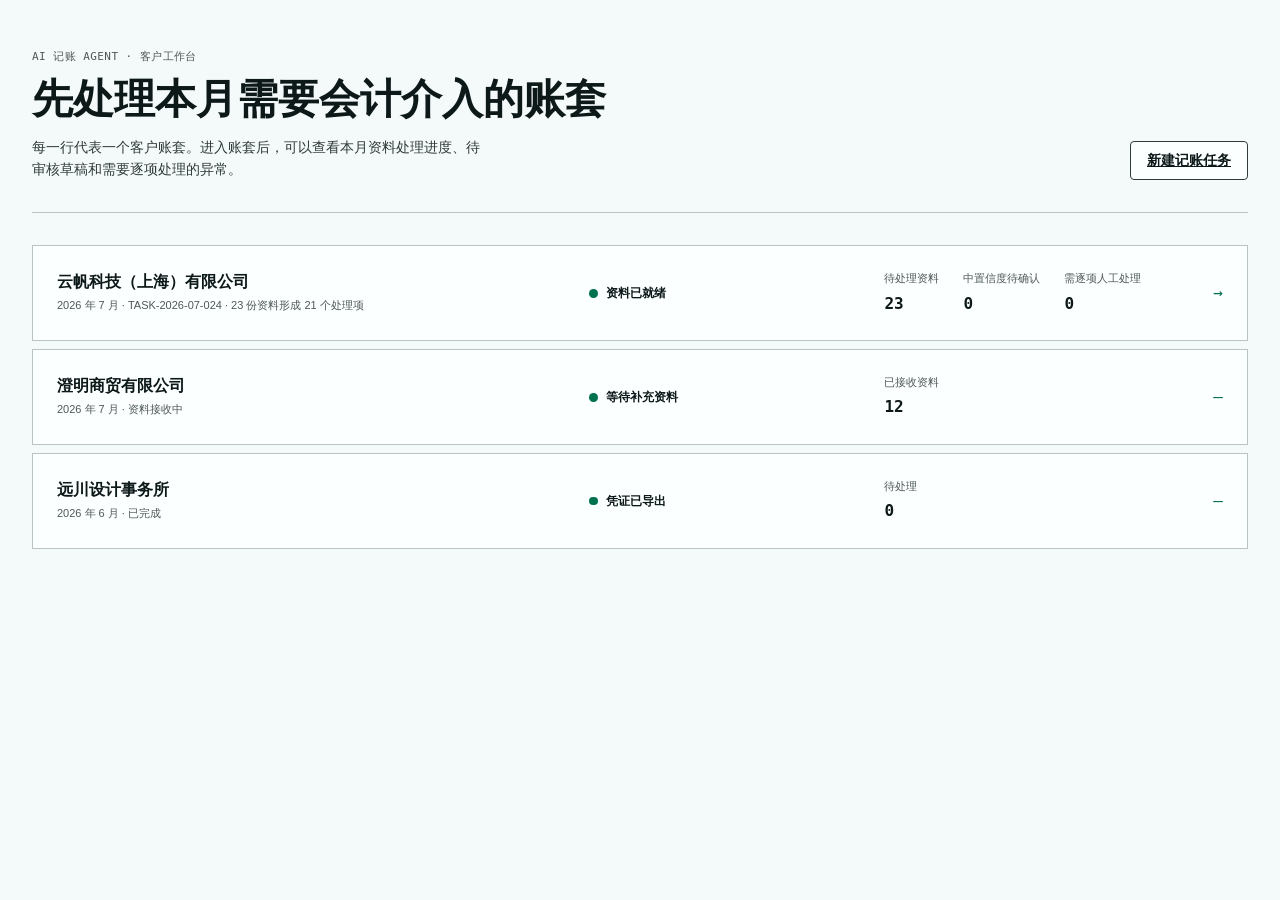
==== commit 9e061b46: "fix: clarify manual review counts" ====
--- a/prototype/index.html
+++ b/prototype/index.html
@@ -250,16 +250,19 @@
     }
 
     .agent-node.is-partial .agent-index {
-      border: 2px solid var(--color-warning);
-      background: var(--color-warning-soft);
+      border: 2px solid var(--color-danger);
+      background: var(--color-danger-soft);
       color: var(--color-danger);
     }
 
     .agent-node.is-active .agent-index {
-      border: 2px solid var(--color-warning);
-      background: var(--color-paper-raised);
+      border: 2px solid var(--color-danger);
+      background: var(--color-danger-soft);
       color: var(--color-danger);
     }
+
+    .agent-node.is-partial .agent-state,
+    .agent-node.is-active .agent-state { color: var(--color-danger); font-weight: 700; }
 
     .agent-copy { min-width: 0; }
 
@@ -830,16 +833,20 @@
     .task-stat.is-danger { border-color: var(--color-danger); }
     .task-stat-label { color: var(--color-muted); font-size: var(--text-xs); }
     .task-stat-value { display: block; margin-block-start: var(--space-3xs); font-family: var(--font-mono); font-size: var(--text-xl); font-weight: 700; }
+    .task-stat-note { display: block; margin-block-start: var(--space-3xs); color: var(--color-muted); font-size: var(--text-xs); line-height: 1.35; }
+    .task-stat.is-danger .task-stat-note { color: var(--color-danger); }
     .task-steps { display: grid; gap: var(--space-2xs); }
     .task-step { display: grid; grid-template-columns: 1.6rem minmax(0, 1fr) auto; align-items: center; gap: var(--space-xs); padding-block: var(--space-xs); border-block-end: 1px solid var(--color-rule-soft); }
     .task-step:last-child { border-block-end: 0; }
     .step-number { display: grid; place-items: center; width: 1.5rem; height: 1.5rem; border: 1px solid var(--color-muted); border-radius: 50%; font-family: var(--font-mono); font-size: var(--text-xs); }
     .task-step.is-done .step-number { border-color: var(--color-accent); background: var(--color-accent); color: var(--color-accent-ink); }
-    .task-step.is-partial .step-number { border: 2px solid var(--color-warning); background: var(--color-warning-soft); color: var(--color-danger); }
-    .task-step.is-active .step-number { border: 2px solid var(--color-warning); color: var(--color-danger); }
+    .task-step.is-partial .step-number,
+    .task-step.is-active .step-number { border: 2px solid var(--color-danger); background: var(--color-danger-soft); color: var(--color-danger); }
     .task-step-title { font-size: var(--text-sm); font-weight: 700; }
     .task-step-note { margin-block-start: var(--space-3xs); color: var(--color-muted); font-size: var(--text-xs); }
     .step-status { color: var(--color-muted); font-size: var(--text-xs); white-space: nowrap; }
+    .task-step.is-partial .step-status,
+    .task-step.is-active .step-status { color: var(--color-danger); font-weight: 700; }
     .exception-list { display: grid; gap: var(--space-2xs); margin: 0; padding: 0; list-style: none; }
     .exception-link { display: grid; grid-template-columns: auto minmax(0, 1fr) auto; align-items: center; gap: var(--space-xs); padding: var(--space-sm); border: 1px solid var(--color-rule); color: inherit; text-decoration: none; }
     a.exception-link:hover { border-color: var(--color-warning); background: var(--color-warning-soft); }
@@ -1084,12 +1091,16 @@
     .run-step.is-active { border-color: var(--color-warning); }
     .run-step.is-active .run-index { border: 2px solid var(--color-warning); background: var(--color-warning-soft); color: var(--color-danger); }
     .run-step.is-done .run-index { border-color: var(--color-accent); background: var(--color-accent); color: var(--color-accent-ink); }
+    .run-step.is-partial { border-color: var(--color-danger); background: var(--color-danger-soft); }
+    .run-step.is-partial .run-index { border: 2px solid var(--color-danger); background: var(--color-paper-raised); color: var(--color-danger); }
     .run-name { font-size: var(--text-sm); font-weight: 700; }
+    .run-step.is-partial .run-name { color: var(--color-danger); }
     .run-detail { margin-block-start: var(--space-3xs); color: var(--color-muted); font-size: var(--text-xs); line-height: 1.6; }
     .run-state { color: var(--color-muted); font-size: var(--text-xs); white-space: nowrap; }
     .run-step.is-active .run-state { color: var(--color-danger); font-weight: 700; }
     .run-step.is-done .run-state { color: var(--color-accent-hover); font-weight: 700; }
-    .processing-result { display: flex; align-items: center; justify-content: space-between; gap: var(--space-md); margin-block-start: var(--space-md); padding: var(--space-md); border: 1px solid var(--color-accent); background: var(--color-success-soft); }
+    .run-step.is-partial .run-state { color: var(--color-danger); font-weight: 700; }
+    .processing-result { display: flex; align-items: center; justify-content: space-between; gap: var(--space-md); margin-block-start: var(--space-md); padding: var(--space-md); border: 1px solid var(--color-danger); background: var(--color-danger-soft); }
     .processing-result[hidden] { display: none; }
     .processing-result strong { display: block; font-size: var(--text-sm); }
     .processing-result p { margin: var(--space-3xs) 0 0; color: var(--color-ink-soft); font-size: var(--text-xs); }
@@ -1260,8 +1271,8 @@
           <div class="client-state" id="workbenchTaskState"><span class="state-dot is-warning" id="workbenchStateDot" aria-hidden="true"></span><span id="workbenchTaskStateCopy">等待会计处理</span></div>
           <div class="client-counts" aria-label="任务处理数量">
             <span class="count-block"><span class="count-label" id="workbenchBatchLabel">待批量审核</span><span class="count-value" id="workbenchBatchCount">18</span></span>
-            <span class="count-block"><span class="count-label">待确认</span><span class="count-value" id="workbenchConfirmCount">0</span></span>
-            <span class="count-block"><span class="count-label">人工处理中</span><span class="count-value" id="workbenchManualCount">3</span></span>
+            <span class="count-block"><span class="count-label">中置信度待确认</span><span class="count-value" id="workbenchConfirmCount">0</span></span>
+            <span class="count-block"><span class="count-label">需逐项人工处理</span><span class="count-value" id="workbenchManualCount">3</span></span>
           </div>
           <span class="row-arrow" aria-hidden="true">→</span>
         </a>
@@ -1358,7 +1369,7 @@
       </ol>
 
       <div class="processing-result" id="processingResult" hidden>
-        <div><strong>本批处理完成，已形成 4 组人工工作</strong><p>18 份无异常草稿可批量审核；金额冲突、低置信度和高金额各 1 项进入逐项处理。</p></div>
+        <div><strong>自动处理完成，已形成 4 组人工工作</strong><p>18 份无异常草稿可批量审核；金额冲突、低置信度和高金额各 1 项进入逐项处理。</p></div>
         <a class="button button-primary" href="#task/TASK-2026-07-024">查看任务处理结果</a>
       </div>
     </div>
@@ -1391,7 +1402,7 @@
           <div class="task-steps">
             <div class="task-step is-done" id="taskDocumentStep"><span class="step-number">1</span><div><div class="task-step-title">识别并整理资料</div><div class="task-step-note" id="taskDocumentNote">DocumentAgent · 整批已完成 · 23 份资料</div></div><span class="step-status" id="taskDocumentStatus">已完成</span></div>
             <div class="task-step is-done" id="taskMatchingStep"><span class="step-number">2</span><div><div class="task-step-title">匹配银行流水</div><div class="task-step-note" id="taskMatchingNote">MatchingAgent · 整批已完成 · 1 项金额冲突已分流</div></div><span class="step-status" id="taskMatchingStatus">已完成</span></div>
-            <div class="task-step is-partial" id="taskVoucherStep"><span class="step-number">3</span><div><div class="task-step-title">生成凭证草稿</div><div class="task-step-note" id="taskVoucherNote">VoucherAgent · 已生成 19 / 21 份 · 2 项待确认后生成</div></div><span class="step-status" id="taskVoucherStatus">部分完成</span></div>
+            <div class="task-step is-partial" id="taskVoucherStep"><span class="step-number">3</span><div><div class="task-step-title">生成凭证草稿</div><div class="task-step-note" id="taskVoucherNote">VoucherAgent · 已生成 19 / 21 份 · 2 项需人工处理后生成</div></div><span class="step-status" id="taskVoucherStatus">部分完成</span></div>
             <div class="task-step is-active" id="taskReviewStep"><span class="step-number">4</span><div><div class="task-step-title">人工审核并导出</div><div class="task-step-note" id="taskReviewNote">审核人员 / 会计 · 进行中 · 18 份批量审核，3 项逐项处理</div></div><span class="step-status" id="taskReviewStatus">人工审核进行中</span></div>
           </div>
         </section>
@@ -1404,8 +1415,8 @@
           </div>
           <div class="task-stats">
             <div class="task-stat"><span class="task-stat-label" id="taskBatchLabel">待批量审核</span><strong class="task-stat-value" id="taskBatchCount">18</strong></div>
-            <div class="task-stat is-warning"><span class="task-stat-label">需要确认</span><strong class="task-stat-value" id="taskConfirmCount">0</strong></div>
-            <div class="task-stat is-danger"><span class="task-stat-label">必须人工处理</span><strong class="task-stat-value" id="taskManualCount">3</strong></div>
+            <div class="task-stat is-warning"><span class="task-stat-label">中置信度待确认</span><strong class="task-stat-value" id="taskConfirmCount">0</strong><span class="task-stat-note">本批无 60%–85% 的处理项</span></div>
+            <div class="task-stat is-danger"><span class="task-stat-label">需逐项人工处理</span><strong class="task-stat-value" id="taskManualCount">3</strong><span class="task-stat-note">金额冲突 1 · 低于 60% 1 · 高金额 1</span></div>
           </div>
         </section>
 
@@ -1710,7 +1721,7 @@
           <div class="agent-copy">
             <div class="agent-name">生成凭证草稿</div>
             <div class="agent-role">VoucherAgent</div>
-            <div class="agent-state">已生成 19 / 21 份 · 2 项待确认后生成</div>
+            <div class="agent-state">已生成 19 / 21 份 · 2 项需人工处理后生成</div>
           </div>
         </div>
         <div class="agent-node is-active" data-agent="human">
@@ -2078,7 +2089,7 @@
 
     function setProcessingStep(index, state, copy) {
       const step = processingSteps[index];
-      step.classList.remove("is-active", "is-done");
+      step.classList.remove("is-active", "is-done", "is-partial");
       if (state) step.classList.add(state);
       step.querySelector(".run-state").textContent = copy;
     }
@@ -2121,9 +2132,9 @@
       }, 1300);
 
       schedule(() => {
-        setProcessingStep(2, "is-done", "已完成 · 19 / 21 份");
-        processingTitle.textContent = "Agent 已完成本批处理，等待人工审核";
-        processingStatusCopy.textContent = "21 个处理项已完成分流";
+        setProcessingStep(2, "is-partial", "部分完成 · 19 / 21 份 · 2 项需人工处理后生成");
+        processingTitle.textContent = "Agent 已完成自动处理，等待人工审核";
+        processingStatusCopy.textContent = "21 个处理项已完成识别与分流";
         processingProgressValue.textContent = "100%";
         processingTrack.setAttribute("aria-valuenow", "100");
         processingFill.style.width = "100%";
@@ -2188,7 +2199,7 @@
         ? "整批已完成 · 1 项金额冲突已分流"
         : "整批已完成 · 冲突项已重新匹配";
       const voucher = pendingDraftCount
-        ? `已生成 ${generatedDraftCount} / 21 份 · ${pendingDraftCount} 项待确认后生成`
+        ? `已生成 ${generatedDraftCount} / 21 份 · ${pendingDraftCount} 项需人工处理后生成`
         : "已生成 21 / 21 份 · 全部草稿已形成";
       const human = taskDone
         ? `已完成 · ${exportedCount} 份凭证已导出`
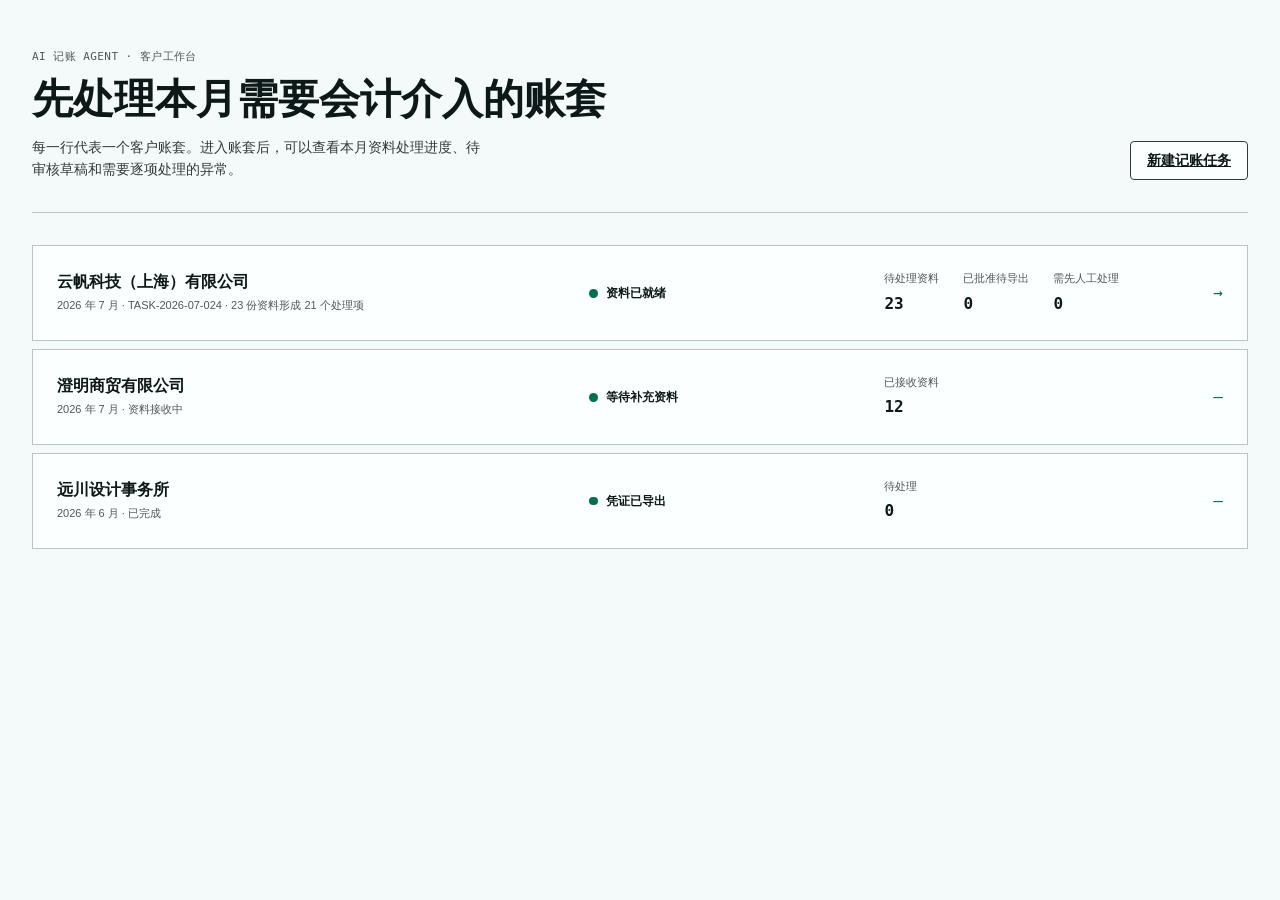
==== commit 1600a2db: "fix: synchronize review progress counts" ====
--- a/prototype/index.html
+++ b/prototype/index.html
@@ -261,8 +261,14 @@
       color: var(--color-danger);
     }
 
+    .agent-node.is-ready .agent-index {
+      border-color: var(--color-accent);
+      color: var(--color-accent-hover);
+    }
+
     .agent-node.is-partial .agent-state,
     .agent-node.is-active .agent-state { color: var(--color-danger); font-weight: 700; }
+    .agent-node.is-ready .agent-state { color: var(--color-accent-hover); font-weight: 700; }
 
     .agent-copy { min-width: 0; }
 
@@ -829,6 +835,7 @@
     .progress-fill { width: 100%; height: 100%; background: var(--color-accent); }
     .task-stats { display: grid; grid-template-columns: repeat(3, minmax(0, 1fr)); gap: var(--space-2xs); margin-block-start: var(--space-md); }
     .task-stat { padding: var(--space-sm); border-block-start: 2px solid var(--color-rule); background: var(--color-paper); }
+    .task-stat.is-success { border-color: var(--color-accent); }
     .task-stat.is-warning { border-color: var(--color-warning); }
     .task-stat.is-danger { border-color: var(--color-danger); }
     .task-stat-label { color: var(--color-muted); font-size: var(--text-xs); }
@@ -842,11 +849,13 @@
     .task-step.is-done .step-number { border-color: var(--color-accent); background: var(--color-accent); color: var(--color-accent-ink); }
     .task-step.is-partial .step-number,
     .task-step.is-active .step-number { border: 2px solid var(--color-danger); background: var(--color-danger-soft); color: var(--color-danger); }
+    .task-step.is-ready .step-number { border-color: var(--color-accent); color: var(--color-accent-hover); }
     .task-step-title { font-size: var(--text-sm); font-weight: 700; }
     .task-step-note { margin-block-start: var(--space-3xs); color: var(--color-muted); font-size: var(--text-xs); }
     .step-status { color: var(--color-muted); font-size: var(--text-xs); white-space: nowrap; }
     .task-step.is-partial .step-status,
     .task-step.is-active .step-status { color: var(--color-danger); font-weight: 700; }
+    .task-step.is-ready .step-status { color: var(--color-accent-hover); font-weight: 700; }
     .exception-list { display: grid; gap: var(--space-2xs); margin: 0; padding: 0; list-style: none; }
     .exception-link { display: grid; grid-template-columns: auto minmax(0, 1fr) auto; align-items: center; gap: var(--space-xs); padding: var(--space-sm); border: 1px solid var(--color-rule); color: inherit; text-decoration: none; }
     a.exception-link:hover { border-color: var(--color-warning); background: var(--color-warning-soft); }
@@ -1086,24 +1095,34 @@
     .processing-track { height: 0.45rem; margin-block-start: var(--space-xs); background: var(--color-rule-soft); }
     .processing-fill { width: 8%; height: 100%; background: var(--color-accent); transition: width var(--dur-long) var(--ease-out); }
     .run-list { display: grid; gap: var(--space-2xs); margin: var(--space-lg) 0 0; padding: 0; list-style: none; }
-    .run-step { display: grid; grid-template-columns: 2rem minmax(0, 1fr) auto; align-items: start; gap: var(--space-sm); padding: var(--space-md); border: 1px solid var(--color-rule); background: var(--color-paper-raised); }
+    .run-step { display: grid; grid-template-columns: 2rem minmax(0, 1fr) minmax(18rem, 24rem); align-items: start; gap: var(--space-sm); padding: var(--space-md); border: 1px solid var(--color-rule); background: var(--color-paper-raised); }
     .run-index { display: grid; place-items: center; width: 1.75rem; height: 1.75rem; border: 1px solid var(--color-muted); border-radius: 50%; font-family: var(--font-mono); font-size: var(--text-xs); }
     .run-step.is-active { border-color: var(--color-warning); }
     .run-step.is-active .run-index { border: 2px solid var(--color-warning); background: var(--color-warning-soft); color: var(--color-danger); }
     .run-step.is-done .run-index { border-color: var(--color-accent); background: var(--color-accent); color: var(--color-accent-ink); }
-    .run-step.is-partial { border-color: var(--color-danger); background: var(--color-danger-soft); }
-    .run-step.is-partial .run-index { border: 2px solid var(--color-danger); background: var(--color-paper-raised); color: var(--color-danger); }
     .run-name { font-size: var(--text-sm); font-weight: 700; }
-    .run-step.is-partial .run-name { color: var(--color-danger); }
     .run-detail { margin-block-start: var(--space-3xs); color: var(--color-muted); font-size: var(--text-xs); line-height: 1.6; }
+    .run-output { display: none; margin-block-start: var(--space-xs); }
+    .run-step.is-done .run-output,
+    .run-step.is-partial .run-output { display: block; }
+    .run-output-bar { display: grid; grid-template-columns: 20fr 1fr; height: 0.45rem; overflow: hidden; background: var(--color-rule-soft); }
+    .run-output-bar.is-complete { grid-template-columns: 1fr; }
+    .run-output-bar.is-voucher { grid-template-columns: 19fr 2fr; }
+    .run-output-pass { background: var(--color-accent); }
+    .run-output-risk { background: var(--color-danger); }
+    .run-output-legend { display: flex; align-items: center; justify-content: space-between; gap: var(--space-3xs) var(--space-xs); flex-wrap: wrap; margin-block-start: var(--space-3xs); color: var(--color-muted); font-size: var(--text-xs); }
+    .run-output-legend strong { color: var(--color-accent-hover); }
+    .run-output-legend .is-risk { color: var(--color-danger); }
     .run-state { color: var(--color-muted); font-size: var(--text-xs); white-space: nowrap; }
     .run-step.is-active .run-state { color: var(--color-danger); font-weight: 700; }
     .run-step.is-done .run-state { color: var(--color-accent-hover); font-weight: 700; }
     .run-step.is-partial .run-state { color: var(--color-danger); font-weight: 700; }
-    .processing-result { display: flex; align-items: center; justify-content: space-between; gap: var(--space-md); margin-block-start: var(--space-md); padding: var(--space-md); border: 1px solid var(--color-danger); background: var(--color-danger-soft); }
+    .run-state-risk { color: var(--color-danger); }
+    .processing-result { display: flex; align-items: center; justify-content: space-between; gap: var(--space-md); margin-block-start: var(--space-md); padding: var(--space-md); border: 1px solid var(--color-rule); background: var(--color-paper-raised); }
     .processing-result[hidden] { display: none; }
     .processing-result strong { display: block; font-size: var(--text-sm); }
     .processing-result p { margin: var(--space-3xs) 0 0; color: var(--color-ink-soft); font-size: var(--text-xs); }
+    .processing-result .is-risk { color: var(--color-danger); }
 
     .excluded-followup { margin-block-start: var(--space-md); }
     .excluded-followup[hidden] { display: none; }
@@ -1270,9 +1289,9 @@
           </div>
           <div class="client-state" id="workbenchTaskState"><span class="state-dot is-warning" id="workbenchStateDot" aria-hidden="true"></span><span id="workbenchTaskStateCopy">等待会计处理</span></div>
           <div class="client-counts" aria-label="任务处理数量">
-            <span class="count-block"><span class="count-label" id="workbenchBatchLabel">待批量审核</span><span class="count-value" id="workbenchBatchCount">18</span></span>
-            <span class="count-block"><span class="count-label">中置信度待确认</span><span class="count-value" id="workbenchConfirmCount">0</span></span>
-            <span class="count-block"><span class="count-label">需逐项人工处理</span><span class="count-value" id="workbenchManualCount">3</span></span>
+            <span class="count-block"><span class="count-label" id="workbenchBatchLabel">待审核</span><span class="count-value" id="workbenchBatchCount">18</span></span>
+            <span class="count-block"><span class="count-label" id="workbenchConfirmLabel">已批准待导出</span><span class="count-value" id="workbenchConfirmCount">0</span></span>
+            <span class="count-block"><span class="count-label" id="workbenchManualLabel">需先人工处理</span><span class="count-value" id="workbenchManualCount">3</span></span>
           </div>
           <span class="row-arrow" aria-hidden="true">→</span>
         </a>
@@ -1353,23 +1372,44 @@
       <ol class="run-list" aria-label="Agent 执行步骤">
         <li class="run-step is-active" data-run-step="document">
           <span class="run-index">1</span>
-          <div><div class="run-name">识别并整理资料 · DocumentAgent</div><div class="run-detail">输入：12 份发票、8 笔银行流水、3 张费用单据 · 工具：OCR 与字段提取 · 输出：结构化字段、来源位置和独立置信度</div></div>
+          <div>
+            <div class="run-name">识别并整理资料 · DocumentAgent</div>
+            <div class="run-detail">输入：12 份发票、8 笔银行流水、3 张费用单据 · 工具：OCR 与字段提取 · 输出：结构化字段、来源位置和独立置信度</div>
+            <div class="run-output" aria-label="23 份资料已全部完成识别和整理">
+              <div class="run-output-bar is-complete" aria-hidden="true"><span class="run-output-pass"></span></div>
+              <div class="run-output-legend"><span><strong>23 / 23 份</strong> 资料识别完成</span></div>
+            </div>
+          </div>
           <span class="run-state">正在执行</span>
         </li>
         <li class="run-step" data-run-step="matching">
           <span class="run-index">2</span>
-          <div><div class="run-name">匹配银行流水 · MatchingAgent</div><div class="run-detail">输入：结构化资料 · 工具：当前账套交易检索与匹配规则 · 输出：匹配结果、候选交易和冲突原因</div></div>
+          <div>
+            <div class="run-name">匹配银行流水 · MatchingAgent</div>
+            <div class="run-detail">输入：结构化资料 · 工具：当前账套交易检索与匹配规则 · 输出：匹配结果、候选交易和冲突原因</div>
+            <div class="run-output" aria-label="21 个处理项中，20 项匹配通过，1 项金额冲突已转人工处理">
+              <div class="run-output-bar" aria-hidden="true"><span class="run-output-pass"></span><span class="run-output-risk"></span></div>
+              <div class="run-output-legend"><span><strong>20 项</strong> 匹配通过</span><span class="is-risk"><strong>1 项</strong> 金额冲突 · 已转人工</span></div>
+            </div>
+          </div>
           <span class="run-state">等待上一步</span>
         </li>
         <li class="run-step" data-run-step="voucher">
           <span class="run-index">3</span>
-          <div><div class="run-name">推荐科目并生成草稿 · VoucherAgent</div><div class="run-detail">输入：已匹配交易与业务摘要 · 工具：账套科目表和历史映射 · 输出：凭证草稿、科目置信度和推荐依据</div></div>
+          <div>
+            <div class="run-name">推荐科目并生成草稿 · VoucherAgent</div>
+            <div class="run-detail">输入：已匹配交易与业务摘要 · 工具：账套科目表和历史映射 · 输出：凭证草稿、科目置信度和推荐依据</div>
+            <div class="run-output" aria-label="21 个处理项中，19 项已生成凭证草稿，2 项需人工处理后生成">
+              <div class="run-output-bar is-voucher" aria-hidden="true"><span class="run-output-pass"></span><span class="run-output-risk"></span></div>
+              <div class="run-output-legend"><span><strong>19 项</strong> 草稿已生成</span><span class="is-risk"><strong>2 项</strong> 待人工处理后生成</span></div>
+            </div>
+          </div>
           <span class="run-state">等待上一步</span>
         </li>
       </ol>
 
       <div class="processing-result" id="processingResult" hidden>
-        <div><strong>自动处理完成，已形成 4 组人工工作</strong><p>18 份无异常草稿可批量审核；金额冲突、低置信度和高金额各 1 项进入逐项处理。</p></div>
+        <div><strong>自动处理完成，已形成 4 组人工工作</strong><p>18 份无异常草稿可批量审核；<span class="is-risk">金额冲突、低置信度和高金额各 1 项</span>进入逐项处理。</p></div>
         <a class="button button-primary" href="#task/TASK-2026-07-024">查看任务处理结果</a>
       </div>
     </div>
@@ -1414,9 +1454,9 @@
             <div class="progress-track" id="taskProgressTrack" aria-label="处理项分流进度 100%"><div class="progress-fill" id="taskProgressFill"></div></div>
           </div>
           <div class="task-stats">
-            <div class="task-stat"><span class="task-stat-label" id="taskBatchLabel">待批量审核</span><strong class="task-stat-value" id="taskBatchCount">18</strong></div>
-            <div class="task-stat is-warning"><span class="task-stat-label">中置信度待确认</span><strong class="task-stat-value" id="taskConfirmCount">0</strong><span class="task-stat-note">本批无 60%–85% 的处理项</span></div>
-            <div class="task-stat is-danger"><span class="task-stat-label">需逐项人工处理</span><strong class="task-stat-value" id="taskManualCount">3</strong><span class="task-stat-note">金额冲突 1 · 低于 60% 1 · 高金额 1</span></div>
+            <div class="task-stat"><span class="task-stat-label" id="taskBatchLabel">待审核</span><strong class="task-stat-value" id="taskBatchCount">18</strong><span class="task-stat-note" id="taskBatchNote">18 份无异常草稿待批量审核</span></div>
+            <div class="task-stat is-success"><span class="task-stat-label" id="taskConfirmLabel">已批准待导出</span><strong class="task-stat-value" id="taskConfirmCount">0</strong><span class="task-stat-note" id="taskConfirmNote">暂无已批准待导出的草稿</span></div>
+            <div class="task-stat is-danger"><span class="task-stat-label" id="taskManualLabel">需先人工处理</span><strong class="task-stat-value" id="taskManualCount">3</strong><span class="task-stat-note" id="taskManualNote">金额冲突 1 · 低于 60% 1 · 高金额 1</span></div>
           </div>
         </section>
 
@@ -2033,14 +2073,21 @@
     const taskProgressValue = document.querySelector("#taskProgressValue");
     const taskProgressTrack = document.querySelector("#taskProgressTrack");
     const taskProgressFill = document.querySelector("#taskProgressFill");
+    const taskBatchNote = document.querySelector("#taskBatchNote");
+    const taskConfirmLabel = document.querySelector("#taskConfirmLabel");
     const taskConfirmCount = document.querySelector("#taskConfirmCount");
+    const taskConfirmNote = document.querySelector("#taskConfirmNote");
+    const taskManualLabel = document.querySelector("#taskManualLabel");
     const taskManualCount = document.querySelector("#taskManualCount");
+    const taskManualNote = document.querySelector("#taskManualNote");
     const taskBatchLabel = document.querySelector("#taskBatchLabel");
     const taskBatchCount = document.querySelector("#taskBatchCount");
     const taskReviewStatus = document.querySelector("#taskReviewStatus");
     const workbenchBatchLabel = document.querySelector("#workbenchBatchLabel");
     const workbenchBatchCount = document.querySelector("#workbenchBatchCount");
+    const workbenchConfirmLabel = document.querySelector("#workbenchConfirmLabel");
     const workbenchConfirmCount = document.querySelector("#workbenchConfirmCount");
+    const workbenchManualLabel = document.querySelector("#workbenchManualLabel");
     const workbenchManualCount = document.querySelector("#workbenchManualCount");
     const workbenchTaskStateCopy = document.querySelector("#workbenchTaskStateCopy");
     const workbenchStateDot = document.querySelector("#workbenchStateDot");
@@ -2087,11 +2134,19 @@
     let conflictWorkflowStage = "initial";
     let processingTimers = [];
 
-    function setProcessingStep(index, state, copy) {
+    function setProcessingStep(index, state, copy, riskCopy = "") {
       const step = processingSteps[index];
       step.classList.remove("is-active", "is-done", "is-partial");
       if (state) step.classList.add(state);
-      step.querySelector(".run-state").textContent = copy;
+      const stateCopy = step.querySelector(".run-state");
+      stateCopy.textContent = copy;
+      if (riskCopy) {
+        stateCopy.append(" · ");
+        const risk = document.createElement("span");
+        risk.className = "run-state-risk";
+        risk.textContent = riskCopy;
+        stateCopy.append(risk);
+      }
     }
 
     function startInitialProcessing() {
@@ -2123,7 +2178,7 @@
       }, 650);
 
       schedule(() => {
-        setProcessingStep(1, "is-done", "已完成 · 1 项冲突分流");
+        setProcessingStep(1, "is-done", "已完成", "1 项冲突分流");
         setProcessingStep(2, "is-active", "正在生成草稿");
         processingStatusCopy.textContent = "正在推荐科目并生成凭证草稿";
         processingProgressValue.textContent = "76%";
@@ -2163,6 +2218,33 @@
       return { confirm, manual, approvedPendingExport };
     }
 
+    function getReviewSummary() {
+      const counts = getTaskCounts();
+      const batchCount = getBatchCount();
+      const batchPendingReview = !workflowState.batchApproved && !workflowState.batchExported ? batchCount : 0;
+      const batchApprovedPendingExport = workflowState.batchApproved && !workflowState.batchExported ? batchCount : 0;
+      const pendingReview = batchPendingReview + counts.confirm;
+      const approvedPendingExport = batchApprovedPendingExport + counts.approvedPendingExport;
+      const manualParts = [];
+      if (workflowState.conflict === "initial") manualParts.push("金额冲突 1");
+      if (workflowState.lowConfidence === "initial") manualParts.push("低于 60% 1");
+      if (workflowState.highAmount === "initial") manualParts.push("高金额 1");
+      if (workflowState.batchExcludedState === "redo") manualParts.push("退回重做 1");
+      return {
+        pendingReview,
+        approvedPendingExport,
+        manual: counts.manual,
+        reviewComplete: pendingReview === 0 && counts.manual === 0,
+        pendingReviewNote: pendingReview
+          ? [batchPendingReview ? `${batchPendingReview} 份批量审核` : "", counts.confirm ? `${counts.confirm} 份逐笔审核` : ""].filter(Boolean).join(" · ")
+          : "所有草稿均已完成审核",
+        approvedNote: approvedPendingExport
+          ? [batchApprovedPendingExport ? `${batchApprovedPendingExport} 份批量批准` : "", counts.approvedPendingExport ? `${counts.approvedPendingExport} 份逐笔批准` : ""].filter(Boolean).join(" · ")
+          : "暂无已批准待导出的草稿",
+        manualNote: manualParts.length ? manualParts.join(" · ") : "当前无待人工补充或确认项"
+      };
+    }
+
     function getApprovedExceptionCount() {
       return ["conflict", "lowConfidence", "highAmount"]
         .filter((key) => workflowState[key] === "approved").length;
@@ -2192,9 +2274,9 @@
       const generatedDraftCount = getGeneratedDraftCount();
       const pendingDraftCount = 21 - generatedDraftCount;
       const counts = getTaskCounts();
-      const batchCount = getBatchCount();
       const exportedCount = getExportedCount();
       const taskDone = workflowState.batchExported && counts.confirm === 0 && counts.manual === 0 && counts.approvedPendingExport === 0;
+      const review = getReviewSummary();
       const matching = workflowState.conflict === "initial"
         ? "整批已完成 · 1 项金额冲突已分流"
         : "整批已完成 · 冲突项已重新匹配";
@@ -2203,12 +2285,14 @@
         : "已生成 21 / 21 份 · 全部草稿已形成";
       const human = taskDone
         ? `已完成 · ${exportedCount} 份凭证已导出`
-        : workflowState.batchExported
-          ? `进行中 · ${exportedCount} 份已导出，异常项继续处理`
-          : workflowState.batchApproved
-            ? `进行中 · ${batchCount} 份已批准待导出`
-            : `进行中 · ${batchCount} 份批量审核，3 项逐项处理`;
-      return { generatedDraftCount, pendingDraftCount, taskDone, exportedCount, matching, voucher, human };
+        : review.reviewComplete
+          ? `审核已完成 · ${review.approvedPendingExport} 份已批准待导出`
+          : `审核进行中 · ${[
+              review.pendingReview ? `${review.pendingReview} 份待审核` : "",
+              review.manual ? `${review.manual} 项待人工处理` : "",
+              review.approvedPendingExport ? `${review.approvedPendingExport} 份已批准待导出` : ""
+            ].filter(Boolean).join("，")}`;
+      return { generatedDraftCount, pendingDraftCount, taskDone, exportedCount, matching, voucher, human, review };
     }
 
     function updateTaskState() {
@@ -2220,7 +2304,7 @@
         taskProgressCard.hidden = true;
         taskTodoCard.hidden = true;
         [taskDocumentStep, taskMatchingStep, taskVoucherStep, taskReviewStep].forEach((step) => {
-          step.classList.remove("is-done", "is-partial", "is-active");
+          step.classList.remove("is-done", "is-partial", "is-active", "is-ready");
         });
         taskDocumentNote.textContent = "DocumentAgent · 等待读取 23 份资料";
         taskDocumentStatus.textContent = "未开始";
@@ -2234,7 +2318,9 @@
         workbenchStateDot.classList.remove("is-warning");
         workbenchBatchLabel.textContent = "待处理资料";
         workbenchBatchCount.textContent = "23";
+        workbenchConfirmLabel.textContent = "已批准待导出";
         workbenchConfirmCount.textContent = "0";
+        workbenchManualLabel.textContent = "需先人工处理";
         workbenchManualCount.textContent = "0";
         return;
       }
@@ -2251,20 +2337,41 @@
       taskMatchingStep.classList.add("is-done");
       const titleParts = [];
       if (taskDone) titleParts.push(`${progress.exportedCount} 份凭证已导出，任务已完成`);
+      else if (progress.review.reviewComplete) titleParts.push(`${progress.review.approvedPendingExport} 份凭证已完成审核，等待导出`);
       else if (workflowState.batchExported) titleParts.push(`${batchCount} 份无异常凭证已导出`);
       else if (workflowState.batchApproved) titleParts.push(`${batchCount} 份草稿已批准待导出`);
       else titleParts.push(`${batchCount} 份草稿待批量审核`);
-      if (counts.confirm) titleParts.push(`${counts.confirm} 份草稿待审核`);
-      if (counts.manual) titleParts.push(`${counts.manual} 项待人工处理`);
-      if (counts.approvedPendingExport) titleParts.push(`${counts.approvedPendingExport} 份异常草稿已批准待导出`);
+      if (!progress.review.reviewComplete) {
+        if (counts.confirm) titleParts.push(`${counts.confirm} 份草稿待审核`);
+        if (counts.manual) titleParts.push(`${counts.manual} 项待人工处理`);
+        if (counts.approvedPendingExport) titleParts.push(`${counts.approvedPendingExport} 份异常草稿已批准待导出`);
+      }
       taskTitleElement.textContent = titleParts.join("，");
       taskTodoTitle.textContent = taskDone ? "处理项结果" : "待办事项";
       taskUpdated.textContent = workflowState.lastUpdate;
-      taskConfirmCount.textContent = String(counts.confirm);
-      taskManualCount.textContent = String(counts.manual);
-      workbenchConfirmCount.textContent = String(counts.confirm);
-      workbenchManualCount.textContent = String(counts.manual);
-      workbenchTaskStateCopy.textContent = taskDone ? "任务已完成" : "等待会计处理";
+      const review = progress.review;
+      taskBatchLabel.textContent = taskDone ? "已导出" : "待审核";
+      taskBatchCount.textContent = String(taskDone ? progress.exportedCount : review.pendingReview);
+      taskBatchNote.textContent = taskDone ? "全部已批准凭证均已生成导出记录" : review.pendingReviewNote;
+      taskConfirmLabel.textContent = "已批准待导出";
+      taskConfirmCount.textContent = String(review.approvedPendingExport);
+      taskConfirmNote.textContent = review.approvedNote;
+      taskManualLabel.textContent = "需先人工处理";
+      taskManualCount.textContent = String(review.manual);
+      taskManualNote.textContent = review.manualNote;
+      workbenchBatchLabel.textContent = taskDone ? "已导出" : "待审核";
+      workbenchBatchCount.textContent = String(taskDone ? progress.exportedCount : review.pendingReview);
+      workbenchConfirmLabel.textContent = "已批准待导出";
+      workbenchConfirmCount.textContent = String(review.approvedPendingExport);
+      workbenchManualLabel.textContent = "需先人工处理";
+      workbenchManualCount.textContent = String(review.manual);
+      workbenchTaskStateCopy.textContent = taskDone
+        ? "任务已完成"
+        : review.reviewComplete
+          ? "等待导出"
+          : review.pendingReview
+            ? "等待审核"
+            : "等待会计处理";
       workbenchStateDot.classList.toggle("is-warning", !taskDone);
       taskMatchingNote.textContent = `MatchingAgent · ${progress.matching}`;
       taskMatchingStatus.textContent = "已完成";
@@ -2272,16 +2379,18 @@
       taskVoucherStep.classList.toggle("is-done", progress.pendingDraftCount === 0);
       taskVoucherNote.textContent = `VoucherAgent · ${progress.voucher}`;
       taskVoucherStatus.textContent = progress.pendingDraftCount ? "部分完成" : "已完成";
-      taskReviewStep.classList.toggle("is-active", !taskDone);
+      taskReviewStep.classList.toggle("is-active", !taskDone && !review.reviewComplete);
+      taskReviewStep.classList.toggle("is-ready", !taskDone && review.reviewComplete);
       taskReviewStep.classList.toggle("is-done", taskDone);
       taskReviewNote.textContent = `审核人员 / 会计 · ${progress.human}`;
-      taskReviewStatus.textContent = taskDone ? "已完成" : "人工审核进行中";
-
-      const batchLabel = workflowState.batchExported ? "已批量导出" : workflowState.batchApproved ? "已批准待导出" : "待批量审核";
-      taskBatchLabel.textContent = batchLabel;
-      taskBatchCount.textContent = String(batchCount);
-      workbenchBatchLabel.textContent = taskDone ? "已导出" : batchLabel;
-      workbenchBatchCount.textContent = String(taskDone ? progress.exportedCount : batchCount);
+      taskReviewStatus.textContent = taskDone
+        ? "已完成"
+        : review.reviewComplete
+          ? "审核已完成，等待导出"
+          : review.pendingReview
+            ? `还需审核 ${review.pendingReview} 份`
+            : `还有 ${review.manual} 项待人工处理`;
+
       taskBatchTodoTitle.textContent = `${batchCount} 份凭证草稿`;
       if (workflowState.batchExported) {
         taskBatchLink.setAttribute("href", "#complete/TASK-2026-07-024");
@@ -2408,7 +2517,7 @@
     }
 
     function setAgentState(node, state, copy) {
-      node.classList.remove("is-active", "is-complete", "is-partial");
+      node.classList.remove("is-active", "is-complete", "is-partial", "is-ready");
       if (state) node.classList.add(state);
       node.querySelector(".agent-state").textContent = copy;
     }
@@ -2419,7 +2528,7 @@
       setAgentState(voucherNode, progress.pendingDraftCount ? "is-partial" : "is-complete", progress.voucher);
       humanNodeName.textContent = "人工审核并导出";
       humanNodeRole.textContent = "审核人员 / 会计";
-      setAgentState(humanNode, progress.taskDone ? "is-complete" : "is-active", progress.human);
+      setAgentState(humanNode, progress.taskDone ? "is-complete" : progress.review.reviewComplete ? "is-ready" : "is-active", progress.human);
     }
 
     function getWorkRouteFromHash() {
